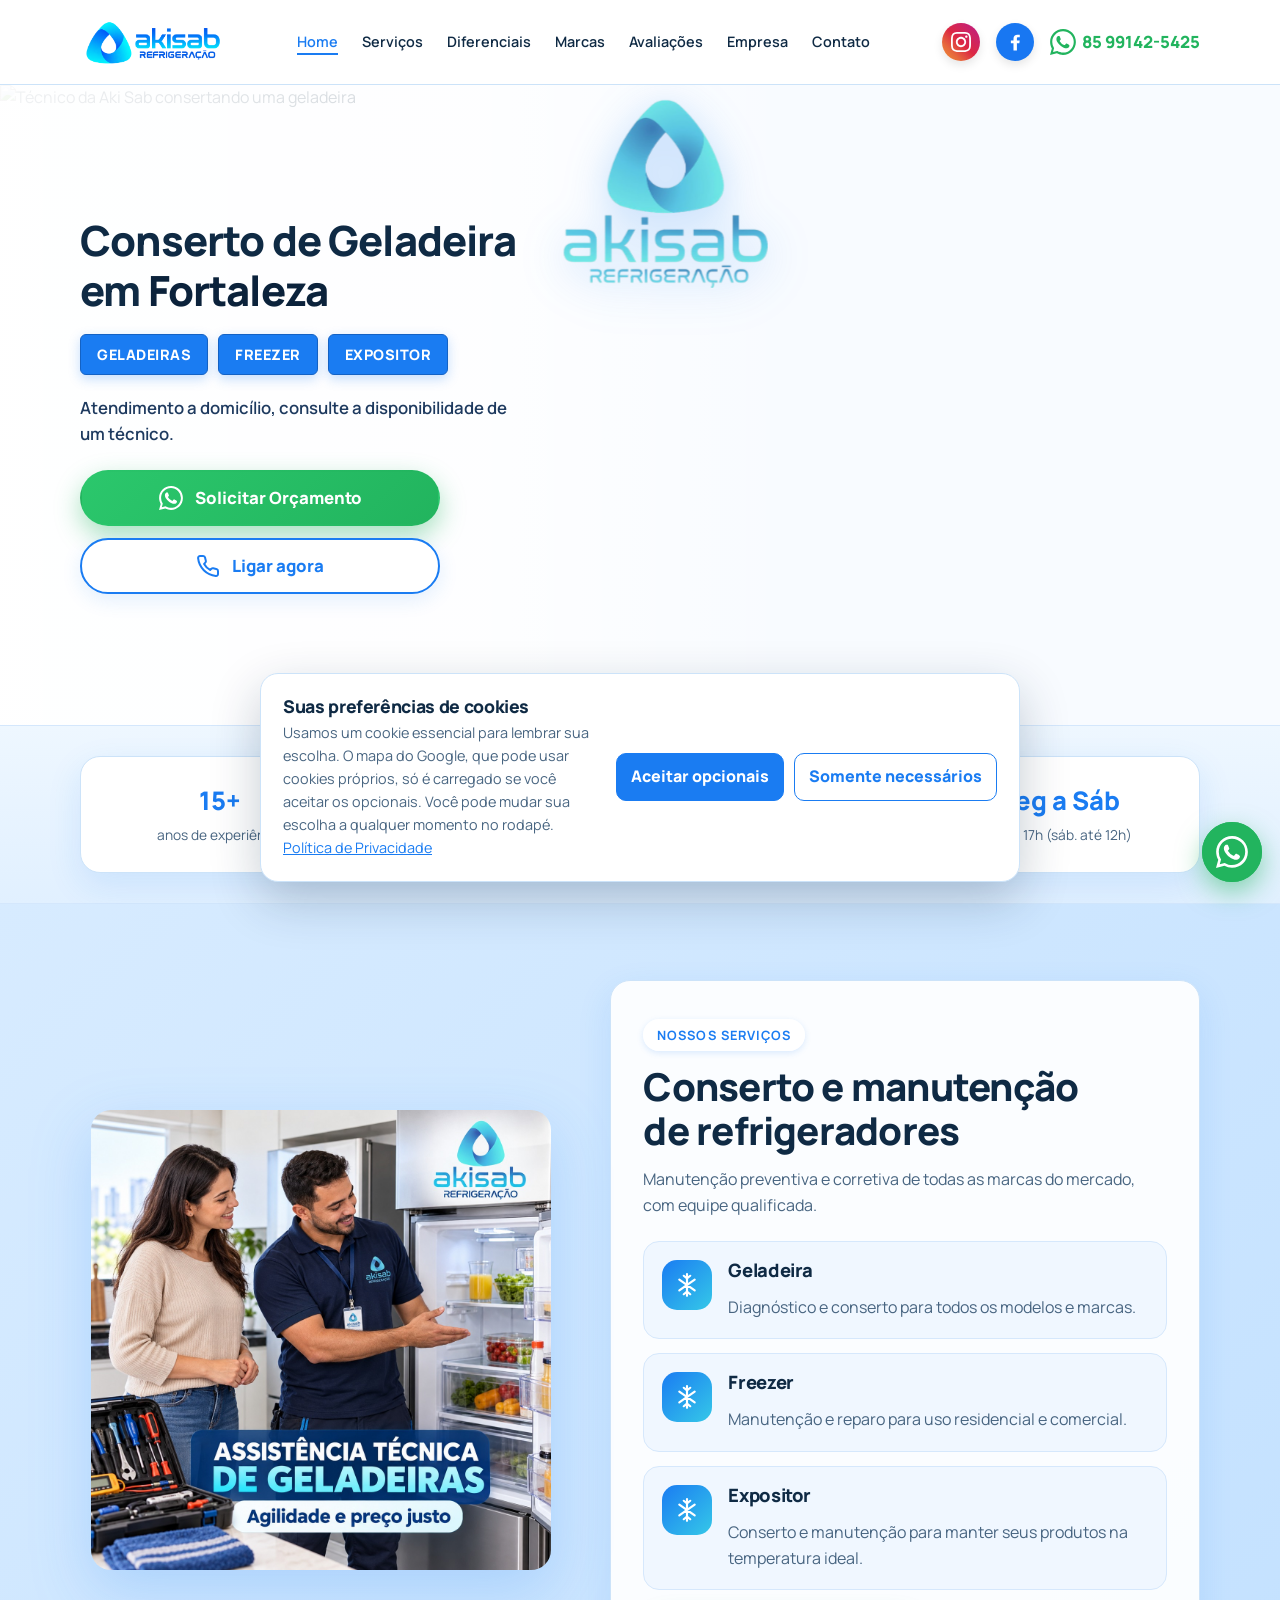
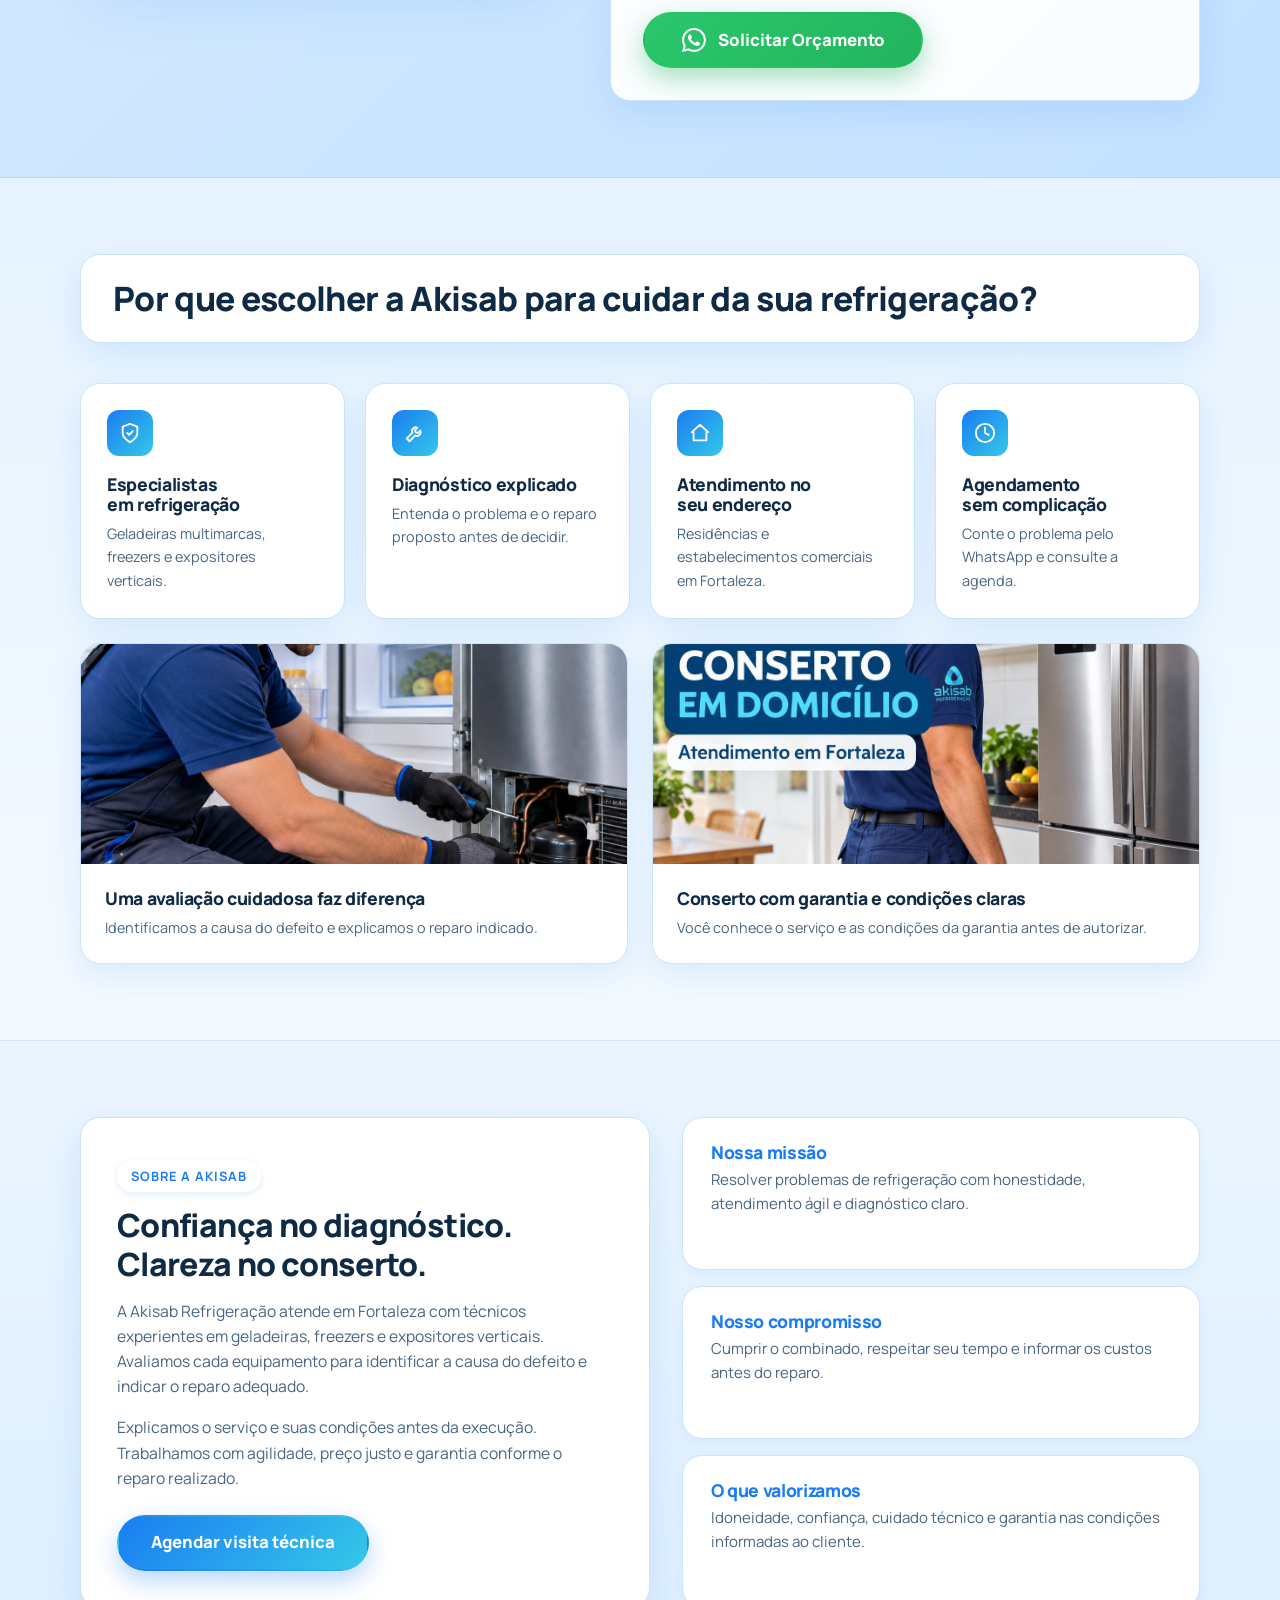
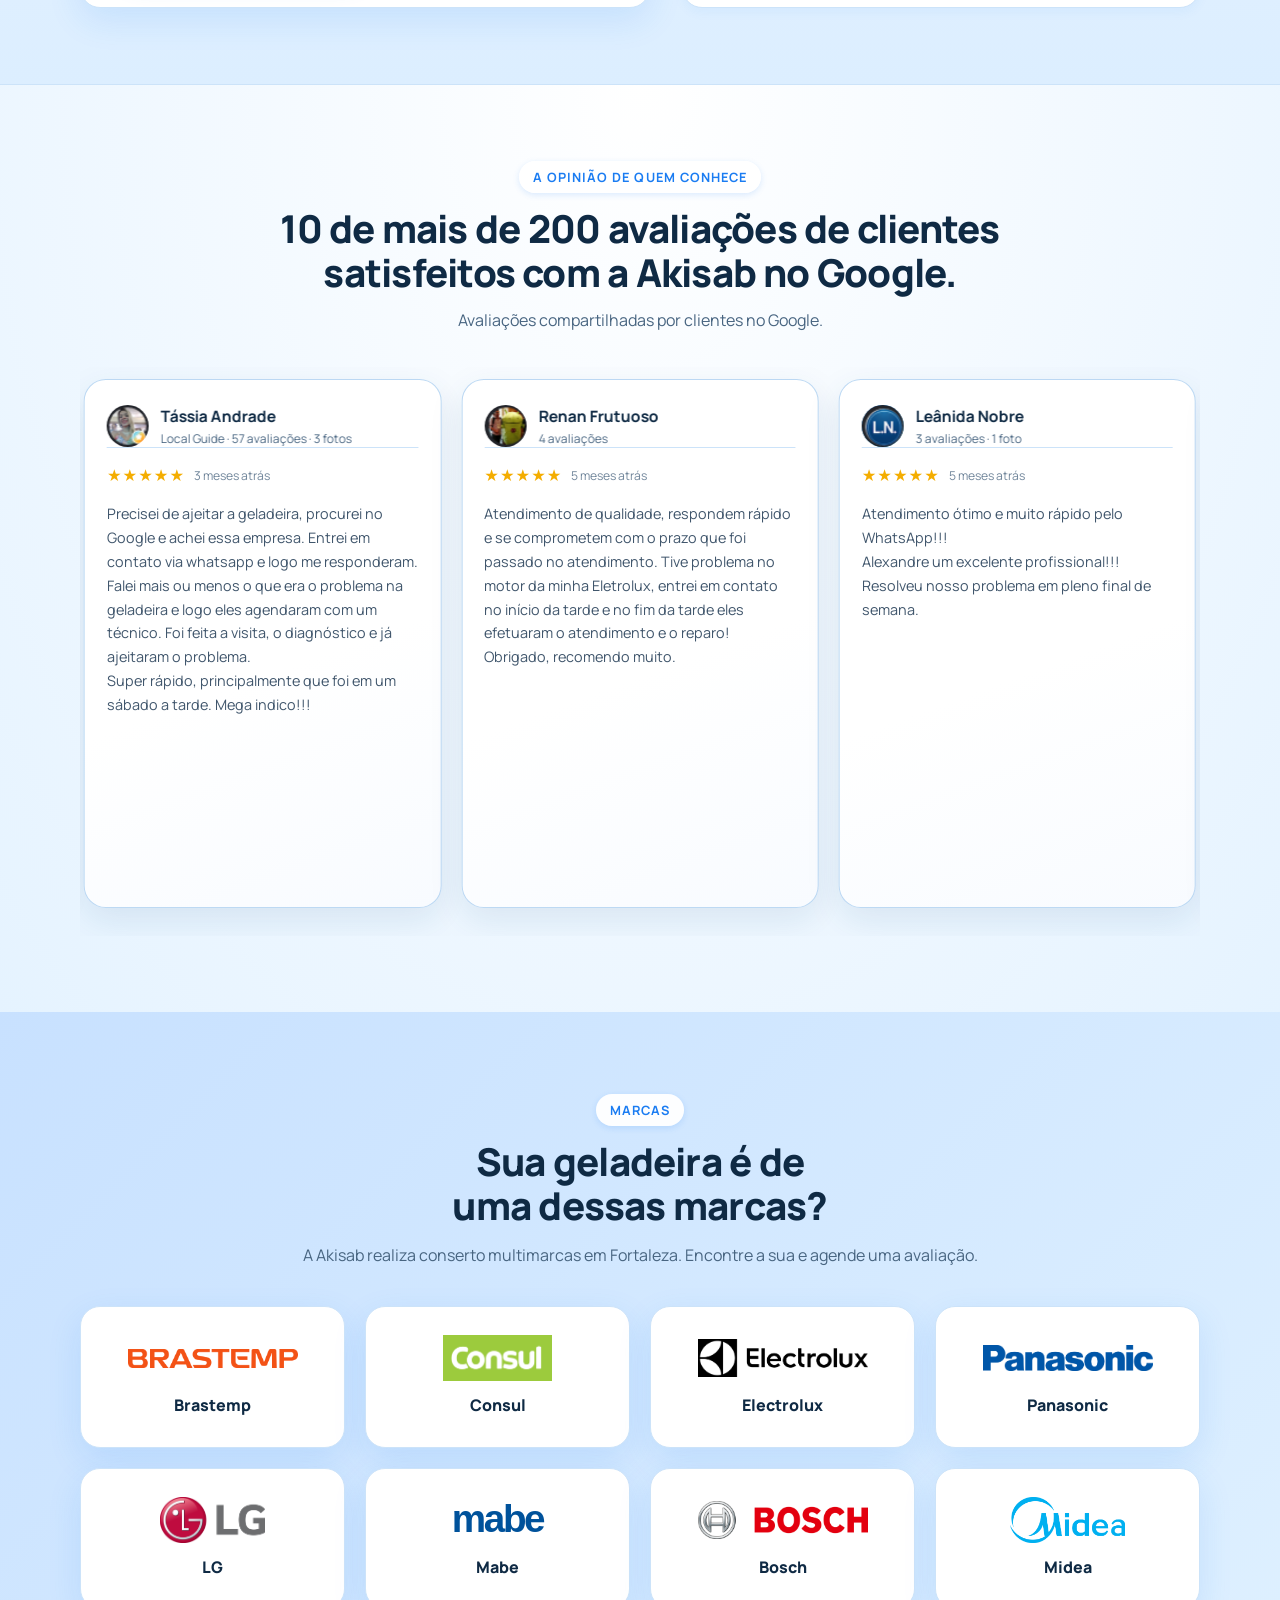
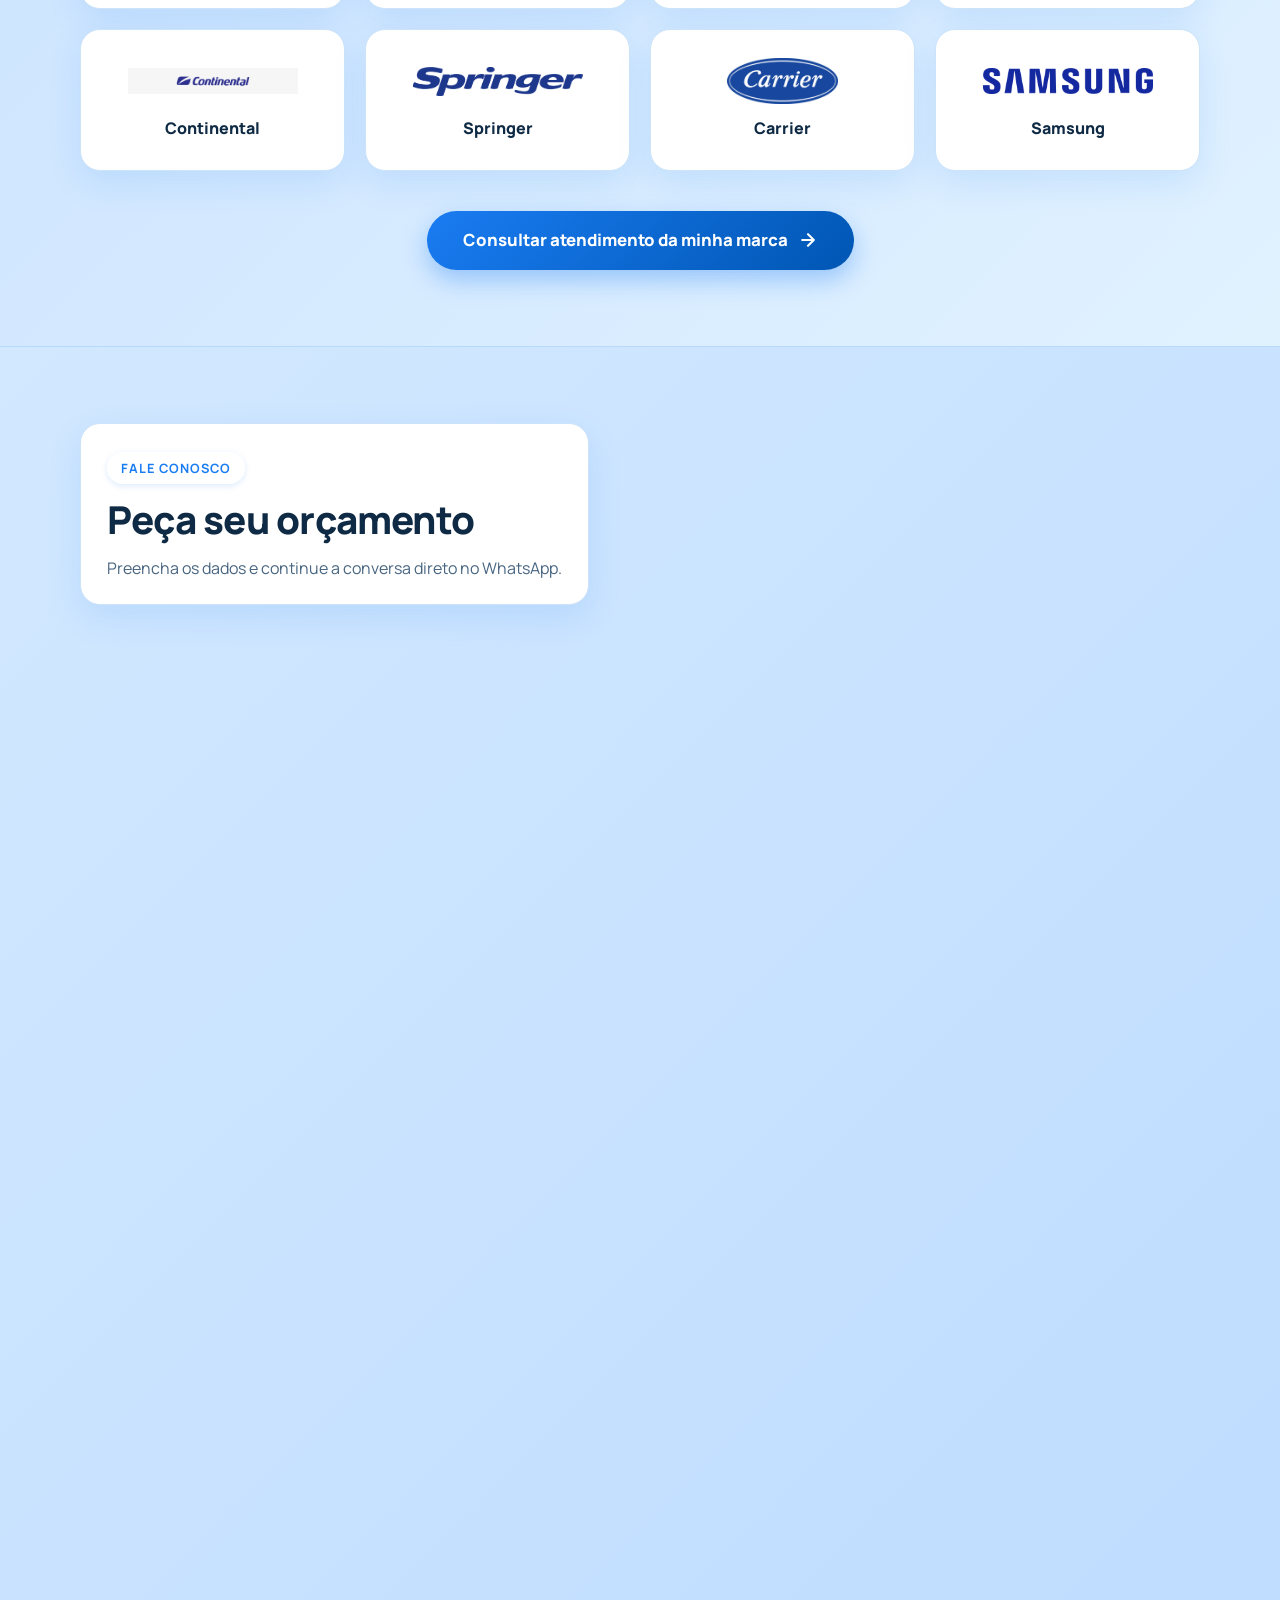
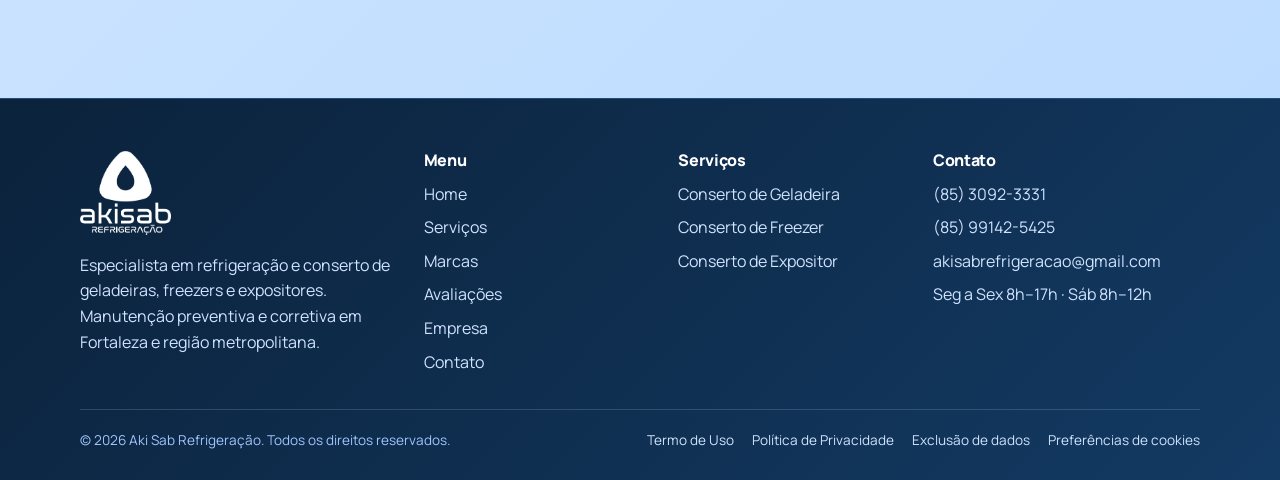
==== index.html @ 3bbdc38d "Atualizar site Akisab e adicionar páginas legais" ====
<!DOCTYPE html>
<html lang="pt-BR">
<head>
  <meta charset="utf-8" />
  <meta name="viewport" content="width=device-width, initial-scale=1, viewport-fit=cover" />
  <meta name="color-scheme" content="light" />

  <title>Aki Sab Refrigeração | Conserto de Geladeira em Fortaleza</title>

  <!-- Marca que o JS está ativo (evita conteúdo invisível se o script falhar) -->
  <script>document.documentElement.classList.add("js");</script>

  <!-- SEO Básico -->
  <meta name="description" content="Assistência técnica de geladeiras, freezers e expositores em Fortaleza e região metropolitana. Manutenção preventiva e corretiva, com mais de 15 anos de experiência. Solicite seu orçamento." />
  <meta name="robots" content="index, follow, max-image-preview:large, max-snippet:-1, max-video-preview:-1" />
  <meta name="author" content="Aki Sab Refrigeração" />
  <meta name="theme-color" content="#1a7cf2" />

  <!-- Open Graph / Facebook -->
  <meta property="og:type" content="website" />
  <meta property="og:locale" content="pt_BR" />
  <meta property="og:site_name" content="Aki Sab Refrigeração" />
  <meta property="og:title" content="Aki Sab Refrigeração | Conserto de Geladeira em Fortaleza" />
  <meta property="og:description" content="Conserto e manutenção de geladeiras, freezers e expositores em Fortaleza e região metropolitana." />
  <meta property="og:url" content="https://akisabrefrigeracao.com.br/" />
  <meta property="og:image" content="https://akisabrefrigeracao.com.br/fundo2.png" />
  <meta property="og:image:alt" content="Técnico da Aki Sab Refrigeração consertando geladeira em Fortaleza" />

  <!-- Twitter -->
  <meta name="twitter:card" content="summary_large_image" />
  <meta name="twitter:title" content="Aki Sab Refrigeração | Conserto de Geladeira em Fortaleza" />
  <meta name="twitter:description" content="Conserto e manutenção de geladeiras, freezers e expositores em Fortaleza e região metropolitana." />
  <meta name="twitter:image" content="https://akisabrefrigeracao.com.br/fundo2.png" />

  <!-- Links e Fontes -->
  <link rel="canonical" href="https://akisabrefrigeracao.com.br/" />
  <link rel="alternate" hreflang="pt-BR" href="https://akisabrefrigeracao.com.br/" />
  <link rel="icon" type="image/png" href="assents/logo-removebg-preview.png" />
  <link rel="preload" as="image" href="fundo2.png" fetchpriority="high" />
  <link rel="preconnect" href="https://fonts.googleapis.com" />
  <link rel="preconnect" href="https://fonts.gstatic.com" crossorigin="" />
  <link rel="stylesheet" href="https://fonts.googleapis.com/css2?family=Manrope:wght@400;600;800&amp;display=swap" />
  <link rel="stylesheet" href="style.css" />

  <!-- Schema.org / JSON-LD (URLs precisam ser absolutas) -->
  <script type="application/ld+json">
  {
    "@context": "https://schema.org",
    "@type": "LocalBusiness",
    "@id": "https://akisabrefrigeracao.com.br/#localbusiness",
    "name": "Aki Sab Refrigeração",
    "url": "https://akisabrefrigeracao.com.br/",
    "logo": "https://akisabrefrigeracao.com.br/assents/logo-removebg-preview.png",
    "image": "https://akisabrefrigeracao.com.br/S1.png",
    "description": "Assistência técnica em refrigeração, com conserto e manutenção preventiva e corretiva de geladeiras, freezers e expositores em Fortaleza e região metropolitana.",
    "telephone": [
      "+55-85-3092-3331",
      "+55-85-99142-5425"
    ],
    "email": "akisabrefrigeracao@gmail.com",
    "address": {
      "@type": "PostalAddress",
      "streetAddress": "Rua Margarida de Queiroz, 1060",
      "addressLocality": "Fortaleza",
      "addressRegion": "CE",
      "postalCode": "60822-530",
      "addressCountry": "BR"
    },
    "openingHoursSpecification": [
      {
        "@type": "OpeningHoursSpecification",
        "dayOfWeek": ["Monday", "Tuesday", "Wednesday", "Thursday", "Friday"],
        "opens": "08:00",
        "closes": "17:00"
      },
      {
        "@type": "OpeningHoursSpecification",
        "dayOfWeek": "Saturday",
        "opens": "08:00",
        "closes": "12:00"
      }
    ],
    "areaServed": [
      {
        "@type": "City",
        "name": "Fortaleza"
      },
      {
        "@type": "AdministrativeArea",
        "name": "Região Metropolitana de Fortaleza"
      }
    ],
    "serviceType": [
      "Conserto de geladeira",
      "Conserto de freezer",
      "Conserto de expositor",
      "Manutenção preventiva de refrigeração",
      "Manutenção corretiva de refrigeração"
    ],
    "priceRange": "$$"
  }
  </script>
</head>
<body>

  <a class="skip" href="#conteudo-principal">Ir para o conteúdo</a>

  <!-- Biblioteca de ícones SVG -->
  <svg aria-hidden="true" height="0" width="0" style="position:absolute">
    <symbol id="wa" viewBox="0 0 24 24">
      <path d="M20.5 3.5A11.8 11.8 0 0 0 12 0C5.4 0 .1 5.3.1 11.9c0 2.1.6 4.2 1.6 6L0 24l6.3-1.6a12 12 0 0 0 5.700 1.500c6.600 0 11.900-5.300 11.900-11.900 0-3.200-1.200-6.200-3.400-8.500zM12 21.800c-1.800 0-3.600-.5-5.100-1.400l-.4-.2-3.700 1 1-3.600-.2-.4a9.900 9.900 0 0 1-1.500-5.300C2.100 6.400 6.500 2 12 2c2.600 0 5.100 1 7 2.900a9.800 9.800 0 0 1 2.900 7c0 5.500-4.400 9.900-9.900 9.900zm5.400-7.400c-.3-.1-1.800-.9-2-1s-.5-.1-.7.100-.8 1-1 1.200-.4.200-.7.100a8.100 8.100 0 0 1-4-3.500c-.3-.5.300-.5.900-1.600.1-.2 0-.4 0-.5l-.9-2.200c-.2-.6-.5-.5-.7-.5h-.6c-.2 0-.5.100-.8.400s-1 1-1 2.500 1.100 2.900 1.200 3.100c.1.200 2.100 3.200 5.100 4.500 1.900.8 2.600.9 3.500.8.600-.1 1.800-.7 2-1.400.3-.7.300-1.300.2-1.400s-.3-.2-.5-.3z" fill="currentColor"></path>
    </symbol>
    <symbol id="ig" viewBox="0 0 24 24">
      <path d="M12 2.163c3.204 0 3.584.012 4.85.07 3.252.148 4.771 1.691 4.919 4.919.058 1.265.069 1.645.069 4.849 0 3.205-.012 3.584-.069 4.849-.149 3.225-1.664 4.771-4.919 4.919-1.266.058-1.644.07-4.85.07-3.204 0-3.584-.012-4.849-.07-3.26-.149-4.771-1.699-4.919-4.92-.058-1.265-.07-1.644-.07-4.849 0-3.204.013-3.583.07-4.849.149-3.227 1.664-4.771 4.919-4.919 1.266-.057 1.645-.069 4.849-.069zm0-2.163c-3.259 0-3.667.014-4.947.072-4.358.2-6.78 2.618-6.98 6.98-.059 1.281-.073 1.689-.073 4.948 0 3.259.014 3.668.072 4.948.2 4.358 2.618 6.78 6.98 6.98 1.281.058 1.689.072 4.948.072 3.259 0 3.668-.014 4.948-.072 4.354-.2 6.782-2.618 6.979-6.98.059-1.28.073-1.689.073-4.948 0-3.259-.014-3.667-.072-4.947-.196-4.354-2.617-6.78-6.979-6.98-1.281-.059-1.69-.073-4.949-.073zm0 5.838c-3.403 0-6.162 2.759-6.162 6.162s2.759 6.163 6.162 6.163 6.162-2.759 6.162-6.163c0-3.403-2.759-6.162-6.162-6.162zm0 10.162c-2.209 0-4-1.79-4-4 0-2.209 1.791-4 4-4s4 1.791 4 4c0 2.21-1.791 4-4 4zm6.406-11.845c-.796 0-1.441.645-1.441 1.44s.645 1.44 1.441 1.44c.795 0 1.439-.645 1.439-1.44s-.644-1.44-1.439-1.44z" fill="currentColor"></path>
    </symbol>
    <symbol id="fb" viewBox="0 0 24 24">
      <path d="M13.6 21v-8.2h2.8l.4-3.2h-3.2V7.5c0-.9.3-1.5 1.6-1.5h1.7V3.2c-.3 0-1.4-.1-2.7-.1-2.7 0-4.5 1.7-4.5 4.6v1.9h-3v3.2h3V21h3.9z" fill="currentColor"></path>
    </symbol>
    <symbol id="ico-snow" viewBox="0 0 24 24">
      <path d="M12 2v20M4.900 7l14.200 10M4.900 17 19.100 7M9 3.500l3 2.500 3-2.500M9 20.500 12 18l3 2.500" fill="none" stroke="currentColor" stroke-linecap="round" stroke-linejoin="round" stroke-width="2"></path>
    </symbol>
    <symbol id="shield" viewBox="0 0 24 24">
      <path d="M12 22s8-4 8-10V5l-8-3-8 3v7c0 6 8 10 8 10zM9 12l2 2 4-4" fill="none" stroke="currentColor" stroke-linecap="round" stroke-linejoin="round" stroke-width="2"></path>
    </symbol>
    <symbol id="clock" viewBox="0 0 24 24">
      <g fill="none" stroke="currentColor" stroke-linecap="round" stroke-linejoin="round" stroke-width="2">
        <circle cx="12" cy="12" r="10"></circle>
        <path d="M12 6v6l4 2"></path>
      </g>
    </symbol>
    <symbol id="home" viewBox="0 0 24 24">
      <path d="M3 11 12 3l9 8M5 10v10h14V10" fill="none" stroke="currentColor" stroke-linecap="round" stroke-linejoin="round" stroke-width="2"></path>
    </symbol>
    <symbol id="tool" viewBox="0 0 24 24">
      <path d="M14.700 6.300a4 4 0 0 0-5.400 5.400L3 18l3 3 6.300-6.300a4 4 0 0 0 5.400-5.400l-2.700 2.700-2.300-.7-.7-2.300z" fill="none" stroke="currentColor" stroke-linecap="round" stroke-linejoin="round" stroke-width="2"></path>
    </symbol>
    <symbol id="phone" viewBox="0 0 24 24">
      <path d="M22 16.900v3a2 2 0 0 1-2.200 2A19.800 19.800 0 0 1 2.100 4.200 2 2 0 0 1 4.100 2h3a2 2 0 0 1 2 1.700c.1 1 .4 1.900.7 2.800a2 2 0 0 1-.5 2.100L8.100 9.900a16 16 0 0 0 6 6l1.300-1.200a2 2 0 0 1 2.100-.4c.9.300 1.800.6 2.800.7a2 2 0 0 1 1.700 2z" fill="none" stroke="currentColor" stroke-linecap="round" stroke-linejoin="round" stroke-width="2"></path>
    </symbol>
    <symbol id="pin" viewBox="0 0 24 24">
      <g fill="none" stroke="currentColor" stroke-linecap="round" stroke-linejoin="round" stroke-width="2">
        <path d="M20 10c0 6-8 12-8 12S4 16 4 10a8 8 0 0 1 16 0z"></path>
        <circle cx="12" cy="10" r="3"></circle>
      </g>
    </symbol>
    <symbol id="mail" viewBox="0 0 24 24">
      <g fill="none" stroke="currentColor" stroke-linecap="round" stroke-linejoin="round" stroke-width="2">
        <rect height="16" rx="2" width="20" x="2" y="4"></rect>
        <path d="m22 7-10 6L2 7"></path>
      </g>
    </symbol>
    <symbol id="arrow" viewBox="0 0 24 24">
      <path d="M5 12h14m-7-7 7 7-7 7" fill="none" stroke="currentColor" stroke-linecap="round" stroke-linejoin="round" stroke-width="2.5"></path>
    </symbol>
  </svg>

  <!-- Header -->
  <header id="hd">
    <div class="wrap nav">
      <div class="header-left">
        <a aria-label="Aki Sab Refrigeração - início" class="logo" href="#inicio">
          <img alt="Aki Sab Refrigeração" decoding="async" fetchpriority="high" height="477" src="assents/logo-topo.png" width="520" />
        </a>
      </div>

      <div class="header-center">
        <nav aria-label="Principal" id="menu">
          <ul>
            <li><a href="#inicio">Home</a></li>
            <li><a href="#servicos">Serviços</a></li>
            <li><a href="#diferenciais">Diferenciais</a></li>
            <li><a href="#marcas">Marcas</a></li>
            <li><a href="#avaliacoes">Avaliações</a></li>
            <li><a href="#empresa">Empresa</a></li>
            <li><a href="#contato">Contato</a></li>
          </ul>
        </nav>
      </div>

      <div class="header-right">
        <a aria-label="Instagram da Aki Sab" class="insta-icon" href="https://www.instagram.com/aki_sab/" rel="noopener" target="_blank">
          <svg><use href="#ig"></use></svg>
        </a>
        <a aria-label="Facebook da Aki Sab" class="facebook-icon" href="https://www.facebook.com/profile.php?id=61569989415300" rel="noopener" target="_blank">
          <svg><use href="#fb"></use></svg>
        </a>

        <a aria-label="Falar no WhatsApp" class="wa-header-btn" href="https://api.whatsapp.com/send?phone=5585991425425&amp;text=Ol%C3%A1!" rel="noopener" target="_blank">
          <svg><use href="#wa"></use></svg>
          <span>85 99142-5425</span>
        </a>

        <button aria-controls="menu" aria-expanded="false" aria-label="Abrir menu" class="burger" id="burger" type="button">
          <svg fill="none" stroke="currentColor" stroke-linecap="round" stroke-width="2.2" viewBox="0 0 24 24">
            <path d="M4 7h16M4 12h16M4 17h16"></path>
          </svg>
        </button>
      </div>
    </div>
  </header>

  <!-- Conteúdo Principal -->
  <main id="conteudo-principal">

    <!-- HERO: a logo fica ancorada na imagem (sempre no mesmo ponto, em qualquer tela) -->
    <section aria-labelledby="titulo-principal" class="hero" id="inicio">
      <div class="hero-stage">

        <div class="hero-media">
          <img alt="Técnico da Aki Sab consertando uma geladeira" class="hero-bg" decoding="async" fetchpriority="high" height="800" src="fundo2.png" width="1600" />
          <div class="hero-logo">
            <img alt="Logo Aki Sab Refrigeração" decoding="async" height="477" src="assents/logo-removebg-preview.png" width="520" />
          </div>
        </div>

        <div class="hero-content">
          <div class="wrap">
            <div class="hero-copy">
              <h1 id="titulo-principal">
                Conserto de Geladeira em <span class="hl-dark">Fortaleza</span>
              </h1>

              <div class="hero-tags">
                <span class="tag-rect">Geladeiras</span>
                <span class="tag-rect">Freezer</span>
                <span class="tag-rect">Expositor</span>
              </div>

              <p>Atendimento a domicílio, consulte a disponibilidade de um técnico.</p>

              <div class="cta">
                <a class="btn btn-wa" href="https://api.whatsapp.com/send?phone=5585991425425&amp;text=Ol%C3%A1%20gostaria%20de%20um%20or%C3%A7amento!" rel="noopener" target="_blank">
                  <svg><use href="#wa"></use></svg>Solicitar Orçamento
                </a>
                <a class="btn btn-line" href="tel:+558530923331">
                  <svg><use href="#phone"></use></svg>Ligar agora
                </a>
              </div>
            </div>
          </div>
        </div>

      </div>
    </section>

    <!-- Stats Section -->
    <section aria-label="Números da empresa" class="stats">
      <div class="wrap">
        <div class="grid rv">
          <div class="stat">
            <b data-count="15" data-suf="+">15+</b>
            <span>anos de experiência</span>
          </div>
          <div class="stat">
            <b data-count="12" data-suf="+">12+</b>
            <span>marcas atendidas</span>
          </div>
          <div class="stat">
            <b>Casa e empresa</b>
            <span>atendimento completo</span>
          </div>
          <div class="stat">
            <b>Seg a Sáb</b>
            <span>8h às 17h (sáb. até 12h)</span>
          </div>
        </div>
      </div>
    </section>

    <!-- Serviços Section -->
    <section aria-labelledby="titulo-servicos" class="panel" id="servicos">
      <div class="wrap split">
        <div class="rv">
          <img alt="Técnico da Aki Sab atendendo uma cliente ao lado da geladeira" class="float" decoding="async" height="500" loading="lazy" src="S1.png" width="500" />
        </div>
        <div class="service-card rv">
          <span class="eyebrow">Nossos serviços</span>
          <h2 id="titulo-servicos">Conserto e manutenção de refrigeradores</h2>
          <p>Manutenção preventiva e corretiva de todas as marcas do mercado, com equipe qualificada.</p>
          <div class="items">
            <div class="item">
              <div class="ico"><svg><use href="#ico-snow"></use></svg></div>
              <div>
                <h3>Geladeira</h3>
                <p>Diagnóstico e conserto para todos os modelos e marcas.</p>
              </div>
            </div>
            <div class="item">
              <div class="ico"><svg><use href="#ico-snow"></use></svg></div>
              <div>
                <h3>Freezer</h3>
                <p>Manutenção e reparo para uso residencial e comercial.</p>
              </div>
            </div>
            <div class="item">
              <div class="ico"><svg><use href="#ico-snow"></use></svg></div>
              <div>
                <h3>Expositor</h3>
                <p>Conserto e manutenção para manter seus produtos na temperatura ideal.</p>
              </div>
            </div>
          </div>
          <a class="btn btn-wa btn-sm" href="https://api.whatsapp.com/send?phone=5585991425425&amp;text=Ol%C3%A1%2C%20preciso%20consertar%20meu%20refrigerador." rel="noopener" target="_blank">
            <svg><use href="#wa"></use></svg>Solicitar Orçamento
          </a>
        </div>
      </div>
    </section>

    <!-- Diferenciais -->
    <section aria-labelledby="titulo-diferenciais" id="diferenciais">
      <div class="wrap">
        <div class="head-diff rv">
          <h2 id="titulo-diferenciais">Por que escolher a Akisab para cuidar da sua refrigeração?</h2>
        </div>

        <div class="diff-grid-4 rv">
          <div class="diff-card">
            <div>
              <div class="diff-ico"><svg><use href="#shield"></use></svg></div>
              <h3>Especialistas em refrigeração</h3>
              <p>Geladeiras multimarcas, freezers e expositores verticais.</p>
            </div>
          </div>
          <div class="diff-card">
            <div>
              <div class="diff-ico"><svg><use href="#tool"></use></svg></div>
              <h3>Diagnóstico explicado</h3>
              <p>Entenda o problema e o reparo proposto antes de decidir.</p>
            </div>
          </div>
          <div class="diff-card">
            <div>
              <div class="diff-ico"><svg><use href="#home"></use></svg></div>
              <h3>Atendimento no seu endereço</h3>
              <p>Residências e estabelecimentos comerciais em Fortaleza.</p>
            </div>
          </div>
          <div class="diff-card">
            <div>
              <div class="diff-ico"><svg><use href="#clock"></use></svg></div>
              <h3>Agendamento sem complicação</h3>
              <p>Conte o problema pelo WhatsApp e consulte a agenda.</p>
            </div>
          </div>
        </div>

        <div class="diff-grid-2 rv">
          <div class="diff-card diff-card-img">
            <img alt="Técnico realizando manutenção" decoding="async" loading="lazy" src="S2.png" />
            <div class="diff-body">
              <h3>Uma avaliação cuidadosa faz diferença</h3>
              <p>Identificamos a causa do defeito e explicamos o reparo indicado.</p>
            </div>
          </div>
          <div class="diff-card diff-card-img">
            <img alt="Conserto em domicílio" decoding="async" loading="lazy" src="S3.png" />
            <div class="diff-body">
              <h3>Conserto com garantia e condições claras</h3>
              <p>Você conhece o serviço e as condições da garantia antes de autorizar.</p>
            </div>
          </div>
        </div>
      </div>
    </section>

    <!-- Empresa -->
    <section aria-labelledby="titulo-empresa" id="empresa">
      <div class="wrap about-grid">
        <div class="about-main-box rv">
          <div>
            <span class="eyebrow">Sobre a Akisab</span>
            <h2 id="titulo-empresa">Confiança no diagnóstico.<br />Clareza no conserto.</h2>
            <p>A Akisab Refrigeração atende em Fortaleza com técnicos experientes em geladeiras, freezers e expositores verticais. Avaliamos cada equipamento para identificar a causa do defeito e indicar o reparo adequado.</p>
            <p>Explicamos o serviço e suas condições antes da execução. Trabalhamos com agilidade, preço justo e garantia conforme o reparo realizado.</p>
          </div>
          <a class="btn btn-blue" href="https://api.whatsapp.com/send?phone=5585991425425&amp;text=Ol%C3%A1%2C%20gostaria%20de%20agendar%20uma%20visita%20t%C3%A9cnica." rel="noopener" target="_blank">Agendar visita técnica</a>
        </div>
        <div class="about-sub-boxes rv">
          <div class="about-sub-card">
            <h3>Nossa missão</h3>
            <p>Resolver problemas de refrigeração com honestidade, atendimento ágil e diagnóstico claro.</p>
          </div>
          <div class="about-sub-card">
            <h3>Nosso compromisso</h3>
            <p>Cumprir o combinado, respeitar seu tempo e informar os custos antes do reparo.</p>
          </div>
          <div class="about-sub-card">
            <h3>O que valorizamos</h3>
            <p>Idoneidade, confiança, cuidado técnico e garantia nas condições informadas ao cliente.</p>
          </div>
        </div>
      </div>
    </section>

    <section class="reviews" id="avaliacoes" aria-labelledby="reviews-title">
      <div class="wrap">
        <div class="reviews-header">
          <span class="eyebrow">A opinião de quem conhece</span>
          <h2 id="reviews-title">10 de mais de 200 avaliações de clientes satisfeitos com a Akisab no Google.</h2>
          <p>Avaliações compartilhadas por clientes no Google.</p>
        </div>
        <div class="reviews-viewport" data-reviews-carousel aria-label="Avaliações de clientes no Google">
          <div class="reviews-track" data-reviews-track>
            <article class="review-card"><header class="review-author"><img class="review-avatar" src="assents/reviews/tamires-sousa.png" alt="Foto do perfil de Tamires Sousa" loading="lazy" /><span><strong>Tamires Sousa</strong><small>Local Guide · 9 avaliações · 1 foto</small></span></header><div class="review-rating" aria-label="5 de 5 estrelas">★★★★★ <time>3 semanas atrás</time></div><p><b>Ótimo preço</b><br>Técnico Alexandre muito gentil e profissional excelente. Melhor atendimento. Veio fazer o orçamento e logo em seguida veio fazer o serviço. Muito educado, ágil e honesto. Obrigada a empresa e ao Técnico Alexandre.</p></article>
            <article class="review-card"><header class="review-author"><img class="review-avatar" src="assents/reviews/tassia-andrade.png" alt="Foto do perfil de Tássia Andrade" loading="lazy" /><span><strong>Tássia Andrade</strong><small>Local Guide · 57 avaliações · 3 fotos</small></span></header><div class="review-rating" aria-label="5 de 5 estrelas">★★★★★ <time>3 meses atrás</time></div><p>Precisei de ajeitar a geladeira, procurei no Google e achei essa empresa. Entrei em contato via whatsapp e logo me responderam. Falei mais ou menos o que era o problema na geladeira e logo eles agendaram com um técnico. Foi feita a visita, o diagnóstico e já ajeitaram o problema.<br>Super rápido, principalmente que foi em um sábado a tarde. Mega indico!!!</p></article>
            <article class="review-card"><header class="review-author"><img class="review-avatar" src="assents/reviews/renan-frutuoso.png" alt="Foto do perfil de Renan Frutuoso" loading="lazy" /><span><strong>Renan Frutuoso</strong><small>4 avaliações</small></span></header><div class="review-rating" aria-label="5 de 5 estrelas">★★★★★ <time>5 meses atrás</time></div><p>Atendimento de qualidade, respondem rápido e se comprometem com o prazo que foi passado no atendimento. Tive problema no motor da minha Eletrolux, entrei em contato no início da tarde e no fim da tarde eles efetuaram o atendimento e o reparo! Obrigado, recomendo muito.</p></article>
            <article class="review-card"><header class="review-author"><img class="review-avatar" src="assents/reviews/leanida-nobre.png" alt="Ícone do perfil de Leânida Nobre" loading="lazy" /><span><strong>Leânida Nobre</strong><small>3 avaliações · 1 foto</small></span></header><div class="review-rating" aria-label="5 de 5 estrelas">★★★★★ <time>5 meses atrás</time></div><p>Atendimento ótimo e muito rápido pelo WhatsApp!!!<br>Alexandre um excelente profissional!!!<br>Resolveu nosso problema em pleno final de semana.</p></article>
            <article class="review-card"><header class="review-author"><img class="review-avatar" src="assents/reviews/marcondes-leite.png" alt="Foto do perfil de Marcondes Leite" loading="lazy" /><span><strong>Marcondes Leite</strong><small>Local Guide · 12 avaliações · 2 fotos</small></span></header><div class="review-rating" aria-label="5 de 5 estrelas">★★★★★ <time>um ano atrás</time></div><p>Empresa honesta com ótimo atendimento.<br>O sr Alexandre enviou dois técnicos que fizeram um trabalho rápido e me socorreram em plena véspera de feriadão.<br>Minha geladeira ficou nova e o preço do serviço justo e com garantia.<br>Eu havia passado por uma experiência anteriormente terrível com um técnico desonesto (caríssimo) e que quase danificou de vez minha geladeira e depois sumiu.<br><br>Graças a Deus encontrei essa empresa e deixaram tudo funcionando e me deram todo o suporte. super indico a todos.</p></article>
            <article class="review-card"><header class="review-author"><img class="review-avatar" src="assents/reviews/cintia-costa.png" alt="Foto do perfil de Cintia Costa" loading="lazy" /><span><strong>Cintia Costa</strong><small>16 avaliações</small></span></header><div class="review-rating" aria-label="5 de 5 estrelas">★★★★★ <time>4 meses atrás</time></div><p>Atendimento super rápido e profissional! O serviço foi muito bem executado pelo técnico.</p></article>
            <article class="review-card"><header class="review-author"><img class="review-avatar" src="assents/reviews/plinio-lima.png" alt="Foto do perfil de Plinio Lima" loading="lazy" /><span><strong>plinio lima</strong><small>11 avaliações · 1 foto</small></span></header><div class="review-rating" aria-label="5 de 5 estrelas">★★★★★ <time>8 meses atrás</time></div><p>Gostaria de parabenizar o técnico Alexandre pelo excelente trabalho realizado em minha geladeira. Um profissional extremamente preciso, educado e pontual, que executa o serviço com muita competência e atenção aos detalhes.<br>Além da qualidade técnica, destaco algo cada vez mais raro de se encontrar: honestidade e humildade. Alexandre demonstrou total transparência, respeito e compromisso, transmitindo confiança do início ao fim do atendimento.<br>Profissionais assim fazem toda a diferença e merecem reconhecimento.<br>Parabéns pelo ótimo trabalho e que o próximo ano seja repleto de sucesso. Feliz Ano Novo!</p></article>
            <article class="review-card"><header class="review-author"><img class="review-avatar" src="assents/reviews/rogerio-mendes.png" alt="Foto do perfil de Rogério Mendes" loading="lazy" /><span><strong>Rogério Mendes</strong><small>12 avaliações</small></span></header><div class="review-rating" aria-label="5 de 5 estrelas">★★★★★ <time>4 meses atrás</time></div><p>Atendimento impecável.<br>Fizeram a visita e trocaram o meu compressor na hora.<br>Recomendo.</p></article>
            <article class="review-card"><header class="review-author"><img class="review-avatar" src="assents/reviews/sulamita-lino.png" alt="Foto do perfil de Sulamita Lino" loading="lazy" /><span><strong>Sulamita Lino</strong><small>2 avaliações · 1 foto</small></span></header><div class="review-rating" aria-label="5 de 5 estrelas">★★★★★ <time>11 meses atrás</time></div><p>Ficar sem geladeira no fim de semana = igual a desespero. Mas consegui resolver tudo com o Aki Sab (atendimento e técnico Alexandre, nota 10!). O atendimento foi rápido, recebi o nome do técnico antes da visita e mensagens para avisar que ele estava a caminho do endereço (o que ajuda muito!). O trabalho do técnico foi ótimo, nota 10 mesmo!! Ele explicou tudo o que ia fazer para prestar o serviço, qual era o problema e como solucionaria. Valeu demais!! E recebi a nota de serviço direitinho, e com garantia de 6 meses da peça substituída (no meu caso foi o motor da geladeira).</p></article>
            <article class="review-card"><header class="review-author"><img class="review-avatar" src="assents/reviews/liana-silveira-costa.png" alt="Foto do perfil de Liana Silveira Costa" loading="lazy" /><span><strong>Liana Silveira Costa</strong><small>1 avaliação · 1 foto</small></span></header><div class="review-rating" aria-label="5 de 5 estrelas">★★★★★ <time>um ano atrás</time></div><p>Alexandre é um EXCELENTE PROFISSIONAL, HONESTO SINCERO. Vai consertando e explicando a gente. Pontual, nós recomendamos a empresa e seus serviços COM CERTEZA.</p></article>
          </div>
        </div>
      </div>
    </section>
    <!-- Marcas -->
    <section aria-labelledby="titulo-marcas" class="panel" id="marcas">
      <div class="wrap">
        <div class="marcas-header rv">
          <span class="eyebrow">Marcas</span>
          <h2 id="titulo-marcas">Sua geladeira é de uma dessas marcas?</h2>
          <p>A Akisab realiza conserto multimarcas em Fortaleza. Encontre a sua e agende uma avaliação.</p>
        </div>

        <div class="marcas-grid rv">
          <a class="marca-card" href="https://api.whatsapp.com/send?phone=5585991425425&amp;text=O%20meu%20produto%20%C3%A9%3A%20Brastemp" target="_blank" rel="noopener"><img class="marca-logo" src="assents/marcas/brastemp.png" alt="Logo da Brastemp" loading="lazy"><span class="marca-nome">Brastemp</span></a>
          <a class="marca-card" href="https://api.whatsapp.com/send?phone=5585991425425&amp;text=O%20meu%20produto%20%C3%A9%3A%20Consul" target="_blank" rel="noopener"><img class="marca-logo" src="assents/marcas/consul.png" alt="Logo da Consul" loading="lazy"><span class="marca-nome">Consul</span></a>
          <a class="marca-card" href="https://api.whatsapp.com/send?phone=5585991425425&amp;text=O%20meu%20produto%20%C3%A9%3A%20Electrolux" target="_blank" rel="noopener"><img class="marca-logo" src="assents/marcas/electrolux.png" alt="Logo da Electrolux" loading="lazy"><span class="marca-nome">Electrolux</span></a>
          <a class="marca-card" href="https://api.whatsapp.com/send?phone=5585991425425&amp;text=O%20meu%20produto%20%C3%A9%3A%20Panasonic" target="_blank" rel="noopener"><img class="marca-logo" src="assents/marcas/panasonic.png" alt="Logo da Panasonic" loading="lazy"><span class="marca-nome">Panasonic</span></a>
          <a class="marca-card" href="https://api.whatsapp.com/send?phone=5585991425425&amp;text=O%20meu%20produto%20%C3%A9%3A%20LG" target="_blank" rel="noopener"><img class="marca-logo" src="assents/marcas/lg.png" alt="Logo da LG" loading="lazy"><span class="marca-nome">LG</span></a>
          <a class="marca-card" href="https://api.whatsapp.com/send?phone=5585991425425&amp;text=O%20meu%20produto%20%C3%A9%3A%20Mabe" target="_blank" rel="noopener"><img class="marca-logo" src="assents/marcas/mabe.svg" alt="Logo da Mabe" loading="lazy"><span class="marca-nome">Mabe</span></a>
          <a class="marca-card" href="https://api.whatsapp.com/send?phone=5585991425425&amp;text=O%20meu%20produto%20%C3%A9%3A%20Bosch" target="_blank" rel="noopener"><img class="marca-logo" src="assents/marcas/bosch.png" alt="Logo da Bosch" loading="lazy"><span class="marca-nome">Bosch</span></a>
          <a class="marca-card" href="https://api.whatsapp.com/send?phone=5585991425425&amp;text=O%20meu%20produto%20%C3%A9%3A%20Midea" target="_blank" rel="noopener"><img class="marca-logo" src="assents/marcas/midea.png" alt="Logo da Midea" loading="lazy"><span class="marca-nome">Midea</span></a>
          <a class="marca-card" href="https://api.whatsapp.com/send?phone=5585991425425&amp;text=O%20meu%20produto%20%C3%A9%3A%20Continental" target="_blank" rel="noopener"><img class="marca-logo" src="assents/marcas/continental.png" alt="Logo da Continental" loading="lazy"><span class="marca-nome">Continental</span></a>
          <a class="marca-card" href="https://api.whatsapp.com/send?phone=5585991425425&amp;text=O%20meu%20produto%20%C3%A9%3A%20Springer" target="_blank" rel="noopener"><img class="marca-logo" src="assents/marcas/springer.png" alt="Logo da Springer" loading="lazy"><span class="marca-nome">Springer</span></a>
          <a class="marca-card" href="https://api.whatsapp.com/send?phone=5585991425425&amp;text=O%20meu%20produto%20%C3%A9%3A%20Carrier" target="_blank" rel="noopener"><img class="marca-logo" src="assents/marcas/carrier.png" alt="Logo da Carrier" loading="lazy"><span class="marca-nome">Carrier</span></a>
          <a class="marca-card" href="https://api.whatsapp.com/send?phone=5585991425425&amp;text=O%20meu%20produto%20%C3%A9%3A%20Samsung" target="_blank" rel="noopener"><img class="marca-logo" src="assents/marcas/samsung.png" alt="Logo da Samsung" loading="lazy"><span class="marca-nome">Samsung</span></a>
        </div>

        <div class="marcas-cta-container rv">
          <a class="btn-marcas-action" href="https://api.whatsapp.com/send?phone=5585991425425&amp;text=Ol%C3%A1%2C%20gostaria%20de%20consultar%20o%20atendimento%20da%20minha%20marca!" rel="noopener" target="_blank">
            <span>Consultar atendimento da minha marca</span>
            <svg><use href="#arrow"></use></svg>
          </a>
        </div>
      </div>
    </section>

    <!-- Contato -->
    <section aria-labelledby="titulo-contato" class="panel" id="contato">
      <div class="wrap">
        <div class="head rv">
          <span class="eyebrow">Fale conosco</span>
          <h2 id="titulo-contato">Peça seu orçamento</h2>
          <p>Preencha os dados e continue a conversa direto no WhatsApp.</p>
        </div>
        <div class="contact rv">
          <form id="form" novalidate="">
            <label for="f-nome">Nome
              <input autocomplete="name" id="f-nome" name="nome" placeholder="Seu nome" required="" />
            </label>
            <label for="f-tel">Telefone / WhatsApp
              <input autocomplete="tel" id="f-tel" inputmode="tel" name="tel" placeholder="(85) 9 0000-0000" required="" type="tel" />
            </label>
            <label for="f-msg">Mensagem
              <textarea id="f-msg" name="msg" placeholder="Qual aparelho (geladeira, freezer ou expositor) e qual o problema?" required=""></textarea>
            </label>
            <p aria-live="polite" class="form-msg" id="form-msg" role="alert"></p>
            <button class="btn btn-wa btn-full" type="submit">
              <svg><use href="#wa"></use></svg>Enviar pelo WhatsApp
            </button>
          </form>
          <div class="info">
            <div class="row">
              <svg><use href="#phone"></use></svg>
              <div>
                <b>Telefones</b>
                <a href="tel:+558530923331">(85) 3092-3331</a> · <a href="tel:+5585991425425">(85) 99142-5425</a>
              </div>
            </div>
            <div class="row">
              <svg><use href="#mail"></use></svg>
              <div>
                <b>E-mail</b>
                <a href="mailto:akisabrefrigeracao@gmail.com">akisabrefrigeracao@gmail.com</a>
              </div>
            </div>
            <div class="row">
              <svg><use href="#clock"></use></svg>
              <div>
                <b>Horários</b>Seg a Sex: 08h às 17h<br />Sábado: 08h às 12h<br />Domingo: fechado
              </div>
            </div>
            <div class="row">
              <svg><use href="#pin"></use></svg>
              <div>
                <b>Endereço</b>Rua Margarida de Queiroz, 1060<br />Cidade dos Funcionários, Fortaleza/CE<br />CEP 60.822-530
              </div>
            </div>
          </div>
        </div>
        <div class="map rv" id="localizacao">
          <div class="map-cookie-placeholder" data-map-placeholder><strong>Visualizar mapa do Google</strong><p>O mapa só será carregado se você aceitar os cookies opcionais.</p><button class="btn btn-blue" data-consent-load-map type="button">Aceitar cookies opcionais e carregar o mapa</button></div><iframe allowfullscreen="" height="450" loading="lazy" referrerpolicy="no-referrer-when-downgrade" data-cookie-map="https://www.google.com/maps/embed?pb=!1m18!1m12!1m3!1d3981.085869921016!2d-38.49798306110483!3d-3.791476577307219!2m3!1f0!2f0!3f0!3m2!1i1024!2i768!4f13.1!3m3!1m2!1s0x7c74f6fb457b3b7%3A0xed4e624c3c552610!2sRua%20Margarida%20Queiroz%2C%201060%20-%20Cidade%20dos%20Funcion%C3%A1rios%2C%20Fortaleza%20-%20CE%2C%2060822-530!5e0!3m2!1spt-BR!2sbr!4v1790637991739!5m2!1spt-BR!2sbr" style="border:0;" title="Mapa da Aki Sab Refrigeração" width="600" hidden></iframe>
          <a class="btn btn-blue open" href="https://www.google.com/maps/search/?api=1&amp;query=Rua+Margarida+de+Queiroz+1060+Fortaleza+CE" rel="noopener" target="_blank">Abrir no Google Maps</a>
        </div>
      </div>
    </section>


  </main>

  <!-- Footer -->
  <footer>
    <div class="wrap">
      <div class="fgrid">
        <div>
          <img alt="Aki Sab Refrigeração" decoding="async" height="477" loading="lazy" src="assents/logo-removebg-preview.png" width="520" />
          <p>Especialista em refrigeração e conserto de geladeiras, freezers e expositores. Manutenção preventiva e corretiva em Fortaleza e região metropolitana.</p>
        </div>
        <div>
          <h3 class="ftitle">Menu</h3>
          <ul>
            <li><a href="#inicio">Home</a></li>
            <li><a href="#servicos">Serviços</a></li>
            <li><a href="#marcas">Marcas</a></li>
            <li><a href="#avaliacoes">Avalia&#231;&#245;es</a></li>
            <li><a href="#empresa">Empresa</a></li>
            <li><a href="#contato">Contato</a></li>
          </ul>
        </div>
        <div>
          <h3 class="ftitle">Serviços</h3>
          <ul>
            <li>Conserto de Geladeira</li>
            <li>Conserto de Freezer</li>
            <li>Conserto de Expositor</li>
          </ul>
        </div>
        <div>
          <h3 class="ftitle">Contato</h3>
          <ul>
            <li><a href="tel:+558530923331">(85) 3092-3331</a></li>
            <li><a href="tel:+5585991425425">(85) 99142-5425</a></li>
            <li><a href="mailto:akisabrefrigeracao@gmail.com">akisabrefrigeracao@gmail.com</a></li>
            <li>Seg a Sex 8h–17h · Sáb 8h–12h</li>
          </ul>
        </div>
      </div>
      <div class="copy">
        <span>© 2026 Aki Sab Refrigeração. Todos os direitos reservados.</span>
        <nav aria-label="Links legais">
          <a href="termos-de-uso.html" target="_blank" rel="noopener">Termo de Uso</a>
          <a href="politica-de-privacidade.html" target="_blank" rel="noopener">Política de Privacidade</a>
          <a href="exclusao-de-dados.html" target="_blank" rel="noopener">Exclusão de dados</a>
        <button class="cookie-settings" id="cookie-settings" type="button">Preferências de cookies</button></nav>
      </div>
    </div>
  </footer>

  <section aria-label="Preferências de cookies" class="cookie-banner" hidden id="cookie-banner">
    <div>
      <h2>Suas preferências de cookies</h2>
      <p>Usamos um cookie essencial para lembrar sua escolha. O mapa do Google, que pode usar cookies próprios, só é carregado se você aceitar os opcionais. Você pode mudar sua escolha a qualquer momento no rodapé. <a href="politica-de-privacidade.html" target="_blank" rel="noopener">Política de Privacidade</a></p>
    </div>
    <div class="cookie-actions">
      <button class="cookie-accept" id="cookie-accept" type="button">Aceitar opcionais</button>
      <button id="cookie-reject" type="button">Somente necessários</button>
    </div>
  </section>
  <!-- WhatsApp FAB -->
  <a aria-label="Falar no WhatsApp" class="fab" href="https://api.whatsapp.com/send?phone=5585991425425&amp;text=Ol%C3%A1%20gostaria%20de%20um%20or%C3%A7amento!" rel="noopener" target="_blank">
    <svg><use href="#wa"></use></svg>
  </a>

  <script defer src="script.js"></script>
</body>
</html>
---- style.css ----
/* ============================================================================
   1. VARIÁVEIS / RESET
   ========================================================================== */
:root {
  --ink: #0f2a44;
  --muted: #486581;
  --brand: #1a7cf2;
  --brand2: #35c8e8;
  --wa: #22b45e;
  --line: #cce3f9;
  --ig-grad: linear-gradient(45deg, #f09433 0%, #e6683c 25%, #dc2743 50%, #cc2366 75%, #bc1888 100%);
  --r: 20px;
  --sh: 0 12px 34px rgba(26, 124, 242, .12);
  --header-h: 84px;

  color-scheme: light;
}

*, *::before, *::after { box-sizing: border-box; }

html {
  scroll-behavior: smooth;
  scroll-padding-top: calc(var(--header-h) + 8px);
}

body {
  margin: 0;
  background: #fff;
  color: var(--ink);
  font: 400 16px/1.6 Manrope, system-ui, -apple-system, "Segoe UI", Roboto, Arial, sans-serif;
  -webkit-text-size-adjust: 100%;
  overflow-x: hidden;
}

img, svg, iframe { max-width: 100%; }
a { color: inherit; text-decoration: none; }

:focus-visible { outline: 3px solid var(--brand2); outline-offset: 3px; border-radius: 6px; }

.skip {
  position: absolute;
  top: -48px;
  left: 0;
  background: var(--brand);
  color: #fff;
  padding: 10px 14px;
  z-index: 100;
  transition: top .3s;
}
.skip:focus { top: 0; }

/* ============================================================================
   2. LAYOUT BASE / TIPOGRAFIA
   ========================================================================== */
.wrap { width: min(1120px, 100% - 40px); margin-inline: auto; }

section { padding: 76px 0; position: relative; z-index: 1; }

h1, h2, h3 { line-height: 1.15; margin: 0 0 14px; letter-spacing: -.02em; text-wrap: balance; }
h1 { font-size: clamp(1.6rem, 4vw, 2.6rem); font-weight: 800; }
h2 { font-size: clamp(1.6rem, 4.4vw, 2.4rem); font-weight: 800; }
h3 { font-size: 1.15rem; font-weight: 800; }
p  { margin: 0 0 14px; color: var(--muted); }

.hl-dark { color: #0b223b; }

.eyebrow {
  display: inline-block;
  font-size: .8rem;
  font-weight: 700;
  letter-spacing: .08em;
  text-transform: uppercase;
  color: var(--brand);
  background: rgba(255, 255, 255, .95);
  padding: 6px 14px;
  border-radius: 999px;
  margin: 6px 0 14px;
  box-shadow: 0 2px 6px rgba(26, 124, 242, .15);
}

.head {
  width: fit-content;
  max-width: 100%;
  margin-bottom: 32px;
  padding: 22px 26px;
  border-radius: var(--r);
  background: #fff;
  border: 1px solid var(--line);
  box-shadow: var(--sh);
}
.head p { margin-bottom: 0; }

/* ===========================================================================
   3. BOTÕES
   ========================================================================== */
.btn {
  position: relative;
  overflow: hidden;
  display: inline-flex;
  align-items: center;
  justify-content: center;
  gap: 12px;
  min-height: 56px;
  padding: 0 32px;
  border-radius: 999px;
  font-weight: 800;
  font-family: inherit;
  font-size: 1.05rem;
  border: 2px solid transparent;
  cursor: pointer;
  transition: transform .2s, box-shadow .2s;
  width: 100%;
  max-width: 360px;
}
.btn:hover { transform: translateY(-3px); }
.btn svg { width: 24px; height: 24px; flex: none; }

.btn-sm   { max-width: 280px; }
.btn-full { max-width: 100%; }

.btn-wa {
  background: linear-gradient(135deg, #2bc76c, var(--wa));
  color: #fff;
  box-shadow: 0 10px 26px rgba(34, 180, 94, .4);
}
.btn-wa::after {
  content: "";
  position: absolute;
  top: 0;
  left: -70%;
  width: 45%;
  height: 100%;
  background: linear-gradient(100deg, transparent, rgba(255, 255, 255, .55), transparent);
  transform: skewX(-20deg);
  animation: shine 3.4s infinite;
}

.btn-line {
  border-color: var(--brand);
  color: var(--brand);
  background: #fff;
  box-shadow: 0 6px 20px rgba(26, 124, 242, .12);
}

.btn-blue {
  background: linear-gradient(135deg, var(--brand), var(--brand2));
  color: #fff;
  box-shadow: 0 10px 24px rgba(26, 124, 242, .3);
  width: auto;
}

/* ===========================================================================
   4. HEADER + NAV
   ========================================================================== */
header {
  position: sticky;
  top: 0;
  z-index: 50;
  background: rgba(255, 255, 255, .95);
  backdrop-filter: blur(12px);
  -webkit-backdrop-filter: blur(12px);
  border-bottom: 1px solid var(--line);
  transition: box-shadow .3s;
}
header.sc { box-shadow: 0 8px 24px rgba(15, 42, 68, .1); }

.nav {
  display: flex;
  align-items: center;
  justify-content: space-between;
  height: var(--header-h);
}

.header-left  { display: flex; align-items: center; flex: 0 0 auto; }
.header-right { display: flex; align-items: center; gap: 16px; flex: 0 0 auto; }
.header-center { flex: 1; display: flex; justify-content: center; }

.logo img { height: 58px; width: auto; display: block; }

#menu { display: flex; align-items: center; }
#menu ul { display: flex; gap: 24px; list-style: none; margin: 0; padding: 0; font-weight: 600; font-size: .9rem; }
#menu a { position: relative; color: var(--ink); }
#menu a::after {
  content: "";
  position: absolute;
  left: 0;
  bottom: -4px;
  height: 2px;
  width: 0;
  background: var(--brand);
  transition: width .25s;
}
#menu a:hover::after, #menu a.active::after { width: 100%; }
#menu a.active { color: var(--brand); }

.insta-icon {
  width: 38px;
  height: 38px;
  border-radius: 50%;
  display: grid;
  place-items: center;
  color: #fff;
  background: var(--ig-grad);
  box-shadow: 0 4px 10px rgba(0, 0, 0, .1);
  transition: transform .2s, opacity .2s;
  flex: none;
}
.insta-icon:hover { transform: translateY(-2px); opacity: .9; }
.insta-icon svg { width: 20px; height: 20px; }
.facebook-icon { width: 38px; height: 38px; border-radius: 50%; display: grid; place-items: center; color: #fff; background: #1877f2; box-shadow: 0 4px 10px rgba(0, 0, 0, .1); transition: transform .2s, opacity .2s; flex: none; }
.facebook-icon:hover { transform: translateY(-2px); opacity: .9; }
.facebook-icon svg { width: 21px; height: 21px; }

.wa-header-btn {
  display: flex;
  align-items: center;
  gap: 6px;
  color: var(--wa);
  font-weight: 800;
  font-size: 1.05rem;
  white-space: nowrap;
}
.wa-header-btn:hover { opacity: .9; }
.wa-header-btn svg { width: 26px; height: 26px; }

.burger {
  display: none;
  width: 44px;
  height: 44px;
  border-radius: 10px;
  border: 1px solid var(--line);
  background: #fff;
  color: var(--ink);
  cursor: pointer;
  align-items: center;
  justify-content: center;
}
.burger svg { width: 26px; height: 26px; }

/* ==========================================================================
   5. HERO
   A logo é posicionada em % da IMAGEM, então fica sempre no mesmo ponto
   (agora no CENTRO do hero: 50% / 50%).
   Ajuste fino: --logo-x (horizontal), --logo-y (vertical), --logo-w (tamanho).
   Se o fundo2.png não for 2:1, ajuste --hero-ratio (ex.: 16 / 9).
   ========================================================================== */
.hero {
  --hero-ratio: 2 / 1;
  --logo-x: 52%;
  --logo-y: 17%;
  --logo-w: 16%;

  padding: 0;
  background: #f8fbff;
}

.hero-stage { position: relative; max-width: 1600px; margin-inline: auto; }

.hero-media { position: relative; overflow: hidden; }

.hero-bg {
  display: block;
  width: 100%;
  height: auto;
  aspect-ratio: var(--hero-ratio);
  object-fit: cover;
  object-position: right center;
}

/* clareia só o lado do texto, o técnico fica nítido */
.hero-media::after {
  content: "";
  position: absolute;
  inset: 0;
  pointer-events: none;
  background: linear-gradient(90deg, rgba(255, 255, 255, .94) 0%, rgba(255, 255, 255, .8) 38%, rgba(255, 255, 255, 0) 62%);
}

.hero-logo {
  position: absolute;
  left: var(--logo-x);
  top: var(--logo-y);
  width: var(--logo-w);
  transform: translate(-50%, -50%);
  z-index: 2;
  animation: logo-in 1s .25s both;
}
.hero-logo img {
  display: block;
  width: 100%;
  height: auto;
  filter: drop-shadow(0 10px 22px rgba(26, 124, 242, .28));
}

.hero-content {
  position: absolute;
  inset: 0;
  display: flex;
  align-items: center;
  z-index: 3;
}
.hero-content .wrap { width: min(1120px, 100% - 40px); }

.hero-copy {
  max-width: min(480px, 40%);
  animation: up .9s .15s both;
}

.hero h1 {
  color: var(--ink);
  margin-bottom: 18px;
  line-height: 1.2;
}

.hero-tags { display: flex; flex-wrap: wrap; gap: 10px; margin-bottom: 20px; }
.tag-rect {
  background: var(--brand);
  color: #fff;
  font-weight: 800;
  font-size: .9rem;
  padding: 8px 16px;
  border-radius: 6px;
  border: 1px solid #1462c4;
  box-shadow: 0 4px 12px rgba(26, 124, 242, .25);
  text-transform: uppercase;
  letter-spacing: .5px;
}

.hero p {
  font-size: 1.05rem;
  color: #1e3a5f;
  font-weight: 600;
  margin-bottom: 22px;
}

.cta { display: flex; flex-direction: column; gap: 12px; }

/* ==========================================================================
   6. STATS + SERVIÇOS
   ========================================================================== */
.stats {
  background: linear-gradient(180deg, #eef7ff, #e1f0ff);
  border-top: 1px solid #d4e7fc;
  border-bottom: 1px solid #d4e7fc;
  padding: 30px 0;
}
.stats .grid {
  display: grid;
  grid-template-columns: repeat(4, 1fr);
  border-radius: var(--r);
  box-shadow: var(--sh);
  background: #fff;
  border: 1px solid var(--line);
}
.stat { padding: 24px 14px; text-align: center; border-right: 1px solid var(--line); }
.stat:last-child { border: 0; }
.stat b { display: block; font-size: 1.6rem; font-weight: 800; color: var(--brand); }
.stat span { font-size: .86rem; color: var(--muted); }

#servicos {
  background: linear-gradient(135deg, #d7ebff, #c3e1ff);
  border-bottom: 1px solid #b8d8fc;
}
.split { display: grid; grid-template-columns: .9fr 1.1fr; gap: 48px; align-items: center; }

.service-card {
  background: rgba(255, 255, 255, .92);
  padding: 32px;
  border-radius: var(--r);
  border: 1px solid var(--line);
  box-shadow: var(--sh);
}

.float {
  display: block;
  width: 100%;
  height: auto;
  max-width: 460px;
  margin-inline: auto;
  border-radius: var(--r);
  animation: flo 5s ease-in-out infinite;
  filter: drop-shadow(0 20px 30px rgba(26, 124, 242, .2));
}

.items { display: grid; gap: 14px; margin: 22px 0; }
.item {
  display: flex;
  gap: 16px;
  align-items: flex-start;
  border-radius: 16px;
  padding: 18px;
  background: #f0f7ff;
  border: 1px solid #d6e8fc;
  transition: transform .25s, box-shadow .25s;
}
.item:hover { transform: translateX(6px); box-shadow: var(--sh); }
.item p { margin: 0; }

.ico {
  width: 50px;
  height: 50px;
  border-radius: 15px;
  background: linear-gradient(135deg, var(--brand), var(--brand2));
  color: #fff;
  display: grid;
  place-items: center;
  flex: none;
}
.ico svg { width: 26px; height: 26px; }

/* ==========================================================================
   7. DIFERENCIAIS
   ========================================================================== */
#diferenciais {
  background: linear-gradient(180deg, #e6f3ff, #f5faff);
  border-bottom: 1px solid #d4e7fc;
}
.head-diff {
  background: #fff;
  padding: 24px 32px;
  border-radius: var(--r);
  border: 1px solid var(--line);
  box-shadow: var(--sh);
  margin-bottom: 40px;
}
.head-diff h2 { margin: 0; font-size: clamp(1.5rem, 3vw, 2.1rem); }

.diff-grid-4 { display: grid; grid-template-columns: repeat(4, 1fr); gap: 20px; margin-bottom: 24px; }
.diff-grid-2 { display: grid; grid-template-columns: repeat(2, 1fr); gap: 24px; }

.diff-card {
  background: #fff;
  border-radius: var(--r);
  border: 1px solid var(--line);
  box-shadow: var(--sh);
  padding: 26px;
  display: flex;
  flex-direction: column;
  justify-content: space-between;
  transition: transform .25s, box-shadow .25s;
}
.diff-card:hover { transform: translateY(-4px); box-shadow: 0 16px 36px rgba(26, 124, 242, .15); }
.diff-card h3 { font-size: 1.1rem; margin-bottom: 8px; }
.diff-card p  { font-size: .9rem; margin: 0; }

.diff-card-img { padding: 0; overflow: hidden; }
.diff-card-img img { width: 100%; height: 220px; object-fit: cover; display: block; }
.diff-card-img .diff-body { padding: 24px; }

.diff-ico {
  width: 46px;
  height: 46px;
  border-radius: 12px;
  background: linear-gradient(135deg, var(--brand), var(--brand2));
  color: #fff;
  display: grid;
  place-items: center;
  margin-bottom: 18px;
}
.diff-ico svg { width: 22px; height: 22px; }

/* ==========================================================================
   8. MARCAS
   ========================================================================== */
#marcas {
  background: linear-gradient(135deg, #c8e1ff, #e1f2ff);
  border-bottom: 1px solid #b8d8fc;
  text-align: center;
}
.marcas-header { max-width: 700px; margin: 0 auto 38px; }

.marcas-grid { display: grid; grid-template-columns: repeat(4, 1fr); gap: 20px; margin-bottom: 40px; }

.marca-card {
  color: inherit;
  text-decoration: none;
  background: #fff;
  border-radius: var(--r);
  border: 1.5px solid var(--line);
  padding: 28px 20px;
  display: flex;
  flex-direction: column;
  align-items: center;
  justify-content: center;
  gap: 12px;
  box-shadow: var(--sh);
  transition: transform .25s, border-color .25s, background .25s, box-shadow .25s;
}
.marca-card:hover {
  transform: translateY(-6px);
  border-color: var(--brand);
  background: #f0f7ff;
  box-shadow: 0 16px 36px rgba(26, 124, 242, .2);
}
.marca-logo {
  display: block;
  width: min(170px, 100%);
  height: 46px;
  object-fit: contain;
}
.marca-nome { font-weight: 800; font-size: 1rem; color: var(--ink); transition: color .25s; }
.marca-card:hover .marca-nome { color: var(--brand); }

.marcas-cta-container { display: flex; justify-content: center; }
.btn-marcas-action {
  background: linear-gradient(135deg, var(--brand), #0056b3);
  color: #fff;
  border-radius: 999px;
  padding: 16px 36px;
  font-weight: 800;
  font-size: 1.05rem;
  box-shadow: 0 10px 24px rgba(26, 124, 242, .35);
  display: inline-flex;
  align-items: center;
  gap: 10px;
  transition: transform .2s, box-shadow .2s;
}
.btn-marcas-action svg { width: 20px; height: 20px; flex: none; }
.btn-marcas-action:hover { transform: translateY(-3px); box-shadow: 0 14px 28px rgba(26, 124, 242, .45); }

/* ==========================================================================
   9. EMPRESA
   ========================================================================== */
#empresa {
  background: linear-gradient(180deg, #ebf5ff, #dceeff);
  border-bottom: 1px solid var(--line);
}
.about-grid { display: grid; grid-template-columns: 1.1fr 1fr; gap: 32px; align-items: stretch; }

.about-main-box {
  background: #fff;
  padding: 36px;
  border-radius: var(--r);
  border: 1px solid var(--line);
  box-shadow: var(--sh);
  display: flex;
  flex-direction: column;
  justify-content: space-between;
}
.about-main-box h2 { font-size: clamp(1.6rem, 2.5vw, 2.1rem); line-height: 1.2; margin-bottom: 16px; }
.about-main-box p  { font-size: .98rem; margin-bottom: 16px; }
.about-main-box .btn { align-self: flex-start; margin-top: 8px; }

.about-sub-boxes { display: grid; gap: 16px; }
.about-sub-card {
  background: #fff;
  border-radius: var(--r);
  padding: 24px 28px;
  border: 1px solid var(--line);
  box-shadow: 0 4px 12px rgba(26, 124, 242, .05);
}
.about-sub-card h3 { font-size: 1.1rem; color: var(--brand); margin-bottom: 6px; }
.about-sub-card p  { margin: 0; font-size: .94rem; }

/* ==========================================================================
   10. CONTATO + MAPA
   ========================================================================== */
#contato { background: linear-gradient(135deg, #d2e8ff, #bedcff); }
.contact { display: grid; grid-template-columns: 1fr 1fr; gap: 32px; }

form {
  display: grid;
  gap: 14px;
  background: #fff;
  padding: 30px;
  border-radius: var(--r);
  border: 1px solid var(--line);
  box-shadow: var(--sh);
}
label { font-weight: 600; font-size: .9rem; display: grid; gap: 6px; }

input, textarea {
  width: 100%;
  font: inherit;
  color: var(--ink);
  background: #f8fbff;
  border: 1.5px solid var(--line);
  border-radius: 12px;
  padding: 14px;
  min-height: 50px;
}
input:focus, textarea:focus { outline: none; border-color: var(--brand); box-shadow: 0 0 0 4px rgba(26, 124, 242, .15); }
input[aria-invalid="true"], textarea[aria-invalid="true"] { border-color: #d64545; }
textarea { min-height: 120px; resize: vertical; }

.form-msg { margin: 0; min-height: 1.4em; font-size: .9rem; font-weight: 600; color: #b42323; }

.info { display: grid; gap: 14px; align-content: start; }
.row {
  display: flex;
  gap: 14px;
  align-items: flex-start;
  border-radius: 14px;
  padding: 16px;
  background: #fff;
  border: 1px solid var(--line);
  box-shadow: 0 4px 12px rgba(26, 124, 242, .05);
}
.row svg { width: 24px; height: 24px; color: var(--brand); flex: none; margin-top: 2px; }
.row b { display: block; }

.map {
  position: relative;
  margin-top: 26px;
  border-radius: var(--r);
  overflow: hidden;
  background: #fff;
  border: 1px solid var(--line);
  box-shadow: var(--sh);
}
.map iframe { display: block; width: 100%; height: 340px; border: 0; }
.map iframe[hidden] { display: none; }
.map .open {
  position: absolute;
  right: 12px;
  top: 12px;
  min-height: 42px;
  padding: 0 18px;
  font-size: .9rem;
  box-shadow: var(--sh);
}

/* ==========================================================================
   11. FOOTER
   ========================================================================== */
footer {
  position: relative;
  z-index: 1;
  background: linear-gradient(135deg, #0b223b, #133a63);
  color: #fff;
  border-top: 1px solid #1f4c7c;
  padding: 52px 0 28px;
}
footer p { color: #d0e3ff; }
footer .ftitle { margin: 0 0 12px; font-size: 1rem; color: #fff; }
footer img { height: 84px; width: auto; margin-bottom: 10px; filter: brightness(0) invert(1); }
footer ul { list-style: none; padding: 0; margin: 0; display: grid; gap: 8px; color: #d0e3ff; }
footer a:hover { color: var(--brand2); }

.fgrid { display: grid; grid-template-columns: 1.4fr 1fr 1fr 1.2fr; gap: 32px; }
.copy { border-top: 1px solid rgba(255, 255, 255, .15); margin-top: 34px; padding-top: 20px; font-size: .85rem; color: #a1c4fd; display: flex; align-items: center; justify-content: space-between; gap: 18px; flex-wrap: wrap; }
.copy nav { display: flex; flex-wrap: wrap; gap: 18px; }
.copy nav a { color: #d0e3ff; }
.cookie-settings { padding: 0; border: 0; background: none; color: #d0e3ff; font: inherit; cursor: pointer; }
.cookie-settings:hover { color: var(--brand2); }
.map-cookie-placeholder { min-height: 450px; padding: 28px; display: grid; place-content: center; justify-items: center; gap: 12px; text-align: center; border: 1px solid var(--line); border-radius: var(--r); background: linear-gradient(135deg, #eef7ff, #dceeff); }
.map-cookie-placeholder p { max-width: 500px; margin: 0; }
.map-cookie-placeholder[hidden], .cookie-banner[hidden] { display: none !important; }
.cookie-banner { position: fixed; z-index: 120; inset: auto 18px calc(18px + env(safe-area-inset-bottom, 0px)); width: min(760px, calc(100% - 36px)); margin-inline: auto; padding: 22px; display: flex; align-items: center; justify-content: space-between; gap: 20px; border: 1px solid var(--line); border-radius: 18px; background: #fff; box-shadow: 0 18px 50px rgba(15, 42, 68, .24); }
.cookie-banner h2 { margin: 0 0 5px; font-size: 1.1rem; }
.cookie-banner p { margin: 0; font-size: .9rem; }
.cookie-banner a { color: var(--brand); text-decoration: underline; }
.cookie-actions { display: flex; flex-wrap: wrap; justify-content: flex-end; gap: 10px; flex: none; }
.cookie-actions button { min-height: 44px; padding: 10px 14px; border: 1px solid var(--brand); border-radius: 10px; background: #fff; color: var(--brand); font: inherit; font-weight: 800; cursor: pointer; }
.cookie-actions .cookie-accept { background: var(--brand); color: #fff; }

/* Páginas legais */
.legal-topbar { background: #fff; border-bottom: 1px solid var(--line); }
.legal-topbar .wrap { min-height: 82px; display: flex; align-items: center; justify-content: space-between; gap: 20px; }
.legal-brand img { display: block; width: 210px; height: 58px; object-fit: contain; }
.legal-back { color: var(--brand); font-weight: 800; }
.legal-main { min-height: calc(100vh - 210px); padding: 64px 0 80px; background: linear-gradient(180deg, #f1f8ff 0, #fff 360px); }
.legal-article { max-width: 850px; padding: clamp(24px, 5vw, 54px); margin-inline: auto; background: #fff; border: 1px solid var(--line); border-radius: 24px; box-shadow: var(--sh); }
.legal-article .eyebrow { margin-top: 0; }
.legal-article h1 { margin-bottom: 12px; }
.legal-updated { color: var(--muted); font-size: .9rem; }
.legal-article h2 { margin: 34px 0 12px; font-size: 1.35rem; }
.legal-article p, .legal-article li { color: var(--muted); }
.legal-article ul { padding-left: 22px; }
.legal-article li + li { margin-top: 8px; }
.legal-form { margin: 20px 0 12px; }
.legal-form .btn { justify-self: start; cursor: pointer; border: 0; }
.legal-form-note { margin: 0; font-size: .9rem; }
.legal-callout { margin-top: 28px; padding: 20px 22px; border-left: 4px solid var(--brand); border-radius: 0 14px 14px 0; background: #f1f8ff; }
.legal-footer { padding: 22px 0; background: #0b223b; color: #d0e3ff; }
.legal-footer .wrap { display: flex; flex-wrap: wrap; align-items: center; justify-content: space-between; gap: 16px; }
.legal-footer nav { display: flex; flex-wrap: wrap; gap: 18px; }
.legal-footer a:hover { color: var(--brand2); }
@media (max-width: 600px) {
  .legal-topbar .wrap { min-height: 72px; }
  .legal-brand img { width: 150px; height: 46px; }
  .legal-main { padding: 36px 0 52px; }
  .legal-footer .wrap { align-items: flex-start; flex-direction: column; }
}
.marca-card:focus-visible { border-color: var(--brand); background: #f0f7ff; }

/* ========================================================================== 
   12. AVALIAÇÕES GOOGLE
   ========================================================================== */
.reviews { padding: 76px 0; overflow: hidden; background: radial-gradient(ellipse at 50% 0%, #fff 0, #eef7ff 65%, #e5f3ff 100%); }
.reviews-header { max-width: 760px; margin: 0 auto 34px; text-align: center; }
.reviews-header .eyebrow { margin-top: 0; }
.reviews-header h2 { margin-bottom: 12px; }
.reviews-header p { margin: 0; }
.reviews-viewport { overflow: hidden; padding: 12px 4px 28px; }
.reviews-track { display: flex; align-items: stretch; gap: 20px; transition: transform .65s cubic-bezier(.22, .68, 0, 1.05); }
.review-card {
  flex: 0 0 calc((100% - 40px) / 3);
  min-height: 270px;
  padding: 24px 22px;
  display: flex;
  flex-direction: column;
  gap: 14px;
  border: 1px solid rgba(173, 208, 241, .8);
  border-radius: 22px;
  background: linear-gradient(160deg, #fff 55%, #f8fbff);
  box-shadow: 0 12px 34px rgba(20, 77, 132, .1);
  transition: box-shadow .25s, border-color .25s;
}
.review-card:hover { border-color: #8dc2f5; box-shadow: 0 18px 40px rgba(26, 124, 242, .16); }
.review-author { display: flex; align-items: center; gap: 12px; margin: 0; }
.review-author > span:last-child { display: grid; gap: 2px; }
.review-author strong { color: var(--ink); font-size: .98rem; }
.review-author small { color: var(--muted); font-size: .75rem; line-height: 1.35; }
.review-avatar { width: 42px; height: 42px; flex: none; display: block; border-radius: 50%; object-fit: cover; background: linear-gradient(145deg, #1a7cf2, #35c8e8); }
.review-rating { display: flex; align-items: center; gap: 9px; color: #f4ad00; font-size: 1.02rem; letter-spacing: 1px; }
.review-rating time { color: #71869b; font-size: .76rem; letter-spacing: 0; }
.review-card p { margin: 0; color: #40566c; font-size: .9rem; line-height: 1.65; }
.review-card p b { display: inline-block; margin-bottom: 5px; color: var(--ink); }

/* ========================================================================== 
   13. WHATSAPP FLUTUANTE
   ========================================================================== */
.fab {
  position: fixed;
  right: 18px;
  bottom: calc(18px + env(safe-area-inset-bottom, 0px));
  z-index: 60;
  width: 60px;
  height: 60px;
  border-radius: 50%;
  background: var(--wa);
  color: #fff;
  display: grid;
  place-items: center;
  box-shadow: 0 10px 26px rgba(34, 180, 94, .5);
}
.fab::before {
  content: "";
  position: absolute;
  inset: 0;
  border-radius: 50%;
  border: 2px solid var(--wa);
  animation: ring 2s infinite;
}
.fab svg { width: 32px; height: 32px; }

/* ==========================================================================
   13. ANIMAÇÕES (o conteúdo só fica oculto se o JS estiver ativo)
   ========================================================================== */
.js .rv { opacity: 0; transform: translateY(30px); transition: opacity .8s, transform .8s; }
.js .rv.in { opacity: 1; transform: none; }

@keyframes up      { from { opacity: 0; transform: translateY(40px); } to { opacity: 1; transform: none; } }
@keyframes logo-in { from { opacity: 0; transform: translate(-50%, calc(-50% + 24px)); } to { opacity: 1; transform: translate(-50%, -50%); } }
@keyframes flo     { 50% { transform: translateY(-16px); } }
@keyframes shine   { to { left: 130%; } }
@keyframes ring    { to { transform: scale(1.6); opacity: 0; } }

/* ==========================================================================
   14. RESPONSIVO
   ========================================================================== */
@media (max-width: 1040px) {
  .logo img { height: 48px; }

  /* o nav continua dentro do header-center, só sai do fluxo */
  .header-center { flex: 0 0 0; }

  #menu {
    position: absolute;
    left: 0;
    right: 0;
    top: 100%;
    background: #fff;
    border-bottom: 1px solid var(--line);
    display: none;
    padding: 10px 20px 20px;
    box-shadow: 0 10px 20px rgba(0, 0, 0, .08);
  }
  #menu.open { display: block; }
  #menu ul { flex-direction: column; gap: 0; }
  #menu li a { display: block; padding: 14px 4px; border-bottom: 1px solid #e1edfc; }
  #menu a::after { display: none; }
  .burger { display: flex; }
}

/* Hero empilhado: imagem inteira (sem cortar) e texto logo abaixo */
@media (max-width: 1000px) {
  .hero { --logo-w: 22%; }

  .hero-media::after {
    background: linear-gradient(180deg, rgba(248, 251, 255, 0) 65%, #f8fbff 100%);
  }
  .hero-content {
    position: static;
    display: block;
    padding: 8px 0 44px;
    background: linear-gradient(180deg, #f8fbff, #eaf4ff);
  }
  .hero-copy { max-width: none; text-align: center; }
  .hero-tags { justify-content: center; }
  .cta { align-items: center; }
  .cta .btn { max-width: 420px; }
}

@media (max-width: 940px) {
  .split, .about-grid, .contact { grid-template-columns: 1fr; }
  .diff-grid-4, .marcas-grid, .fgrid { grid-template-columns: repeat(2, 1fr); }
  .diff-grid-2 { grid-template-columns: 1fr; }
  .stats .grid { grid-template-columns: repeat(2, 1fr); }
  .stat:nth-child(2) { border-right: 0; }
  .stat:nth-child(-n+2) { border-bottom: 1px solid var(--line); }
  .review-card { flex-basis: calc((100% - 20px) / 2); }
}

@media (max-width: 500px) {
  section { padding: 40px 0; }
  .hero { padding: 0; }
  .wa-header-btn span { display: none; }
  .header-left .logo img { width: 130px; height: 48px; object-fit: contain; }
  .header-right { gap: 6px; }
  .insta-icon, .facebook-icon { width: 32px; height: 32px; }
  .insta-icon svg, .facebook-icon svg { width: 18px; height: 18px; }
  .wa-header-btn svg { width: 22px; height: 22px; }
  .burger { width: 40px; height: 40px; }
  .diff-grid-4, .fgrid { grid-template-columns: 1fr; }
  .marcas-grid { gap: 12px; }
  .marca-card { padding: 20px 10px; }
  .marca-logo { width: min(150px, 100%); height: 42px; }
  .map iframe { height: 300px; }
  .service-card, .about-main-box, form { padding: 22px; }
  .head-diff { padding: 20px; }
  .reviews { padding: 52px 0; }
  .review-card { flex-basis: 86%; min-height: 250px; padding: 21px 19px; }
}

@media (max-width: 360px) {
  .header-left .logo img { width: 110px; height: 42px; }
  .header-right { gap: 4px; }
  .insta-icon, .facebook-icon { width: 28px; height: 28px; }
  .wa-header-btn svg { width: 20px; height: 20px; }
  .burger { width: 38px; height: 38px; }
}

@media (max-width: 600px) {
  .copy { flex-direction: column; align-items: flex-start; }
  .copy nav { gap: 12px; }
  .map-cookie-placeholder { min-height: 300px; padding: 20px; }
  .cookie-banner { inset-inline: 10px; bottom: calc(10px + env(safe-area-inset-bottom, 0px)); width: auto; padding: 18px; align-items: stretch; flex-direction: column; gap: 14px; }
  .cookie-actions { display: grid; grid-template-columns: 1fr 1fr; }
  .cookie-actions button { padding-inline: 8px; font-size: .9rem; }
}

/* ==========================================================================
   15. ACESSIBILIDADE: reduz movimento
   ========================================================================== */
@media (prefers-reduced-motion: reduce) {
  *, *::before, *::after {
    animation: none !important;
    transition: none !important;
    scroll-behavior: auto !important;
  }
  .js .rv { opacity: 1; transform: none; }
  .hero-logo { transform: translate(-50%, -50%); }
}
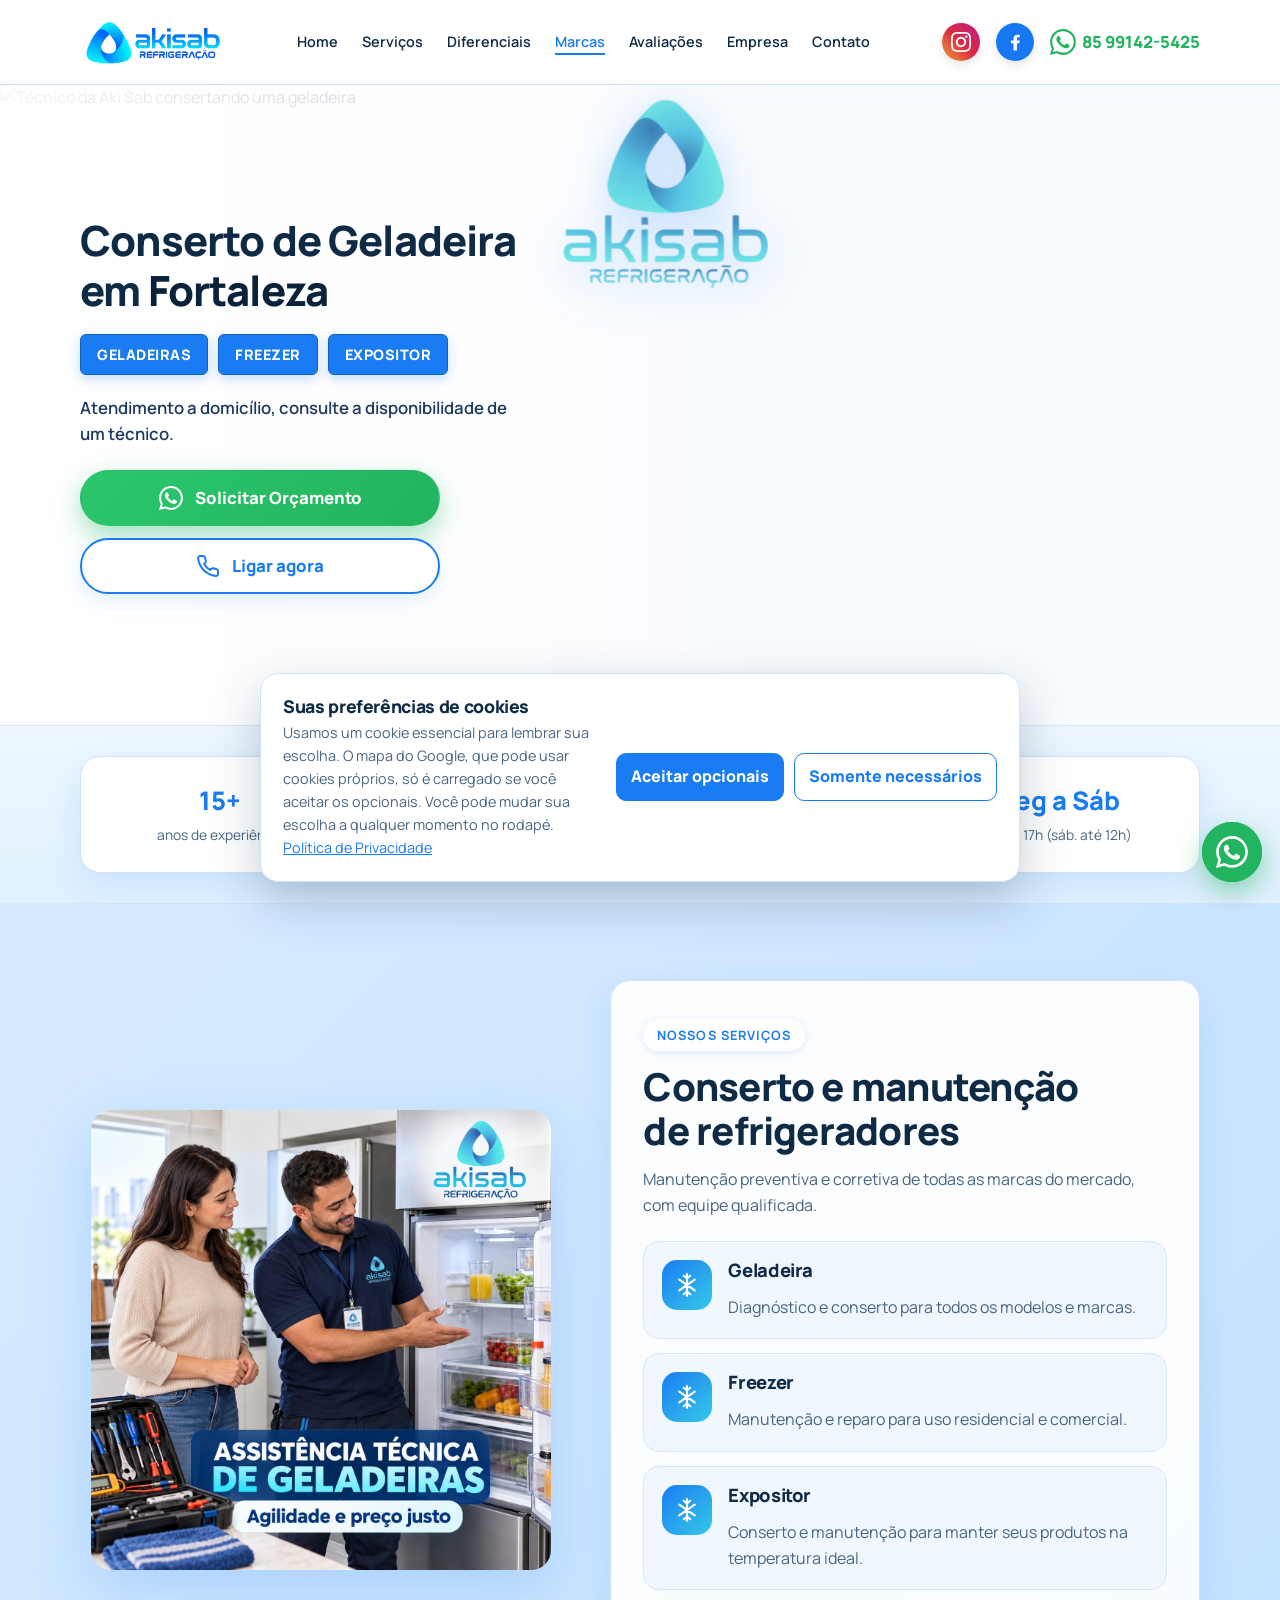
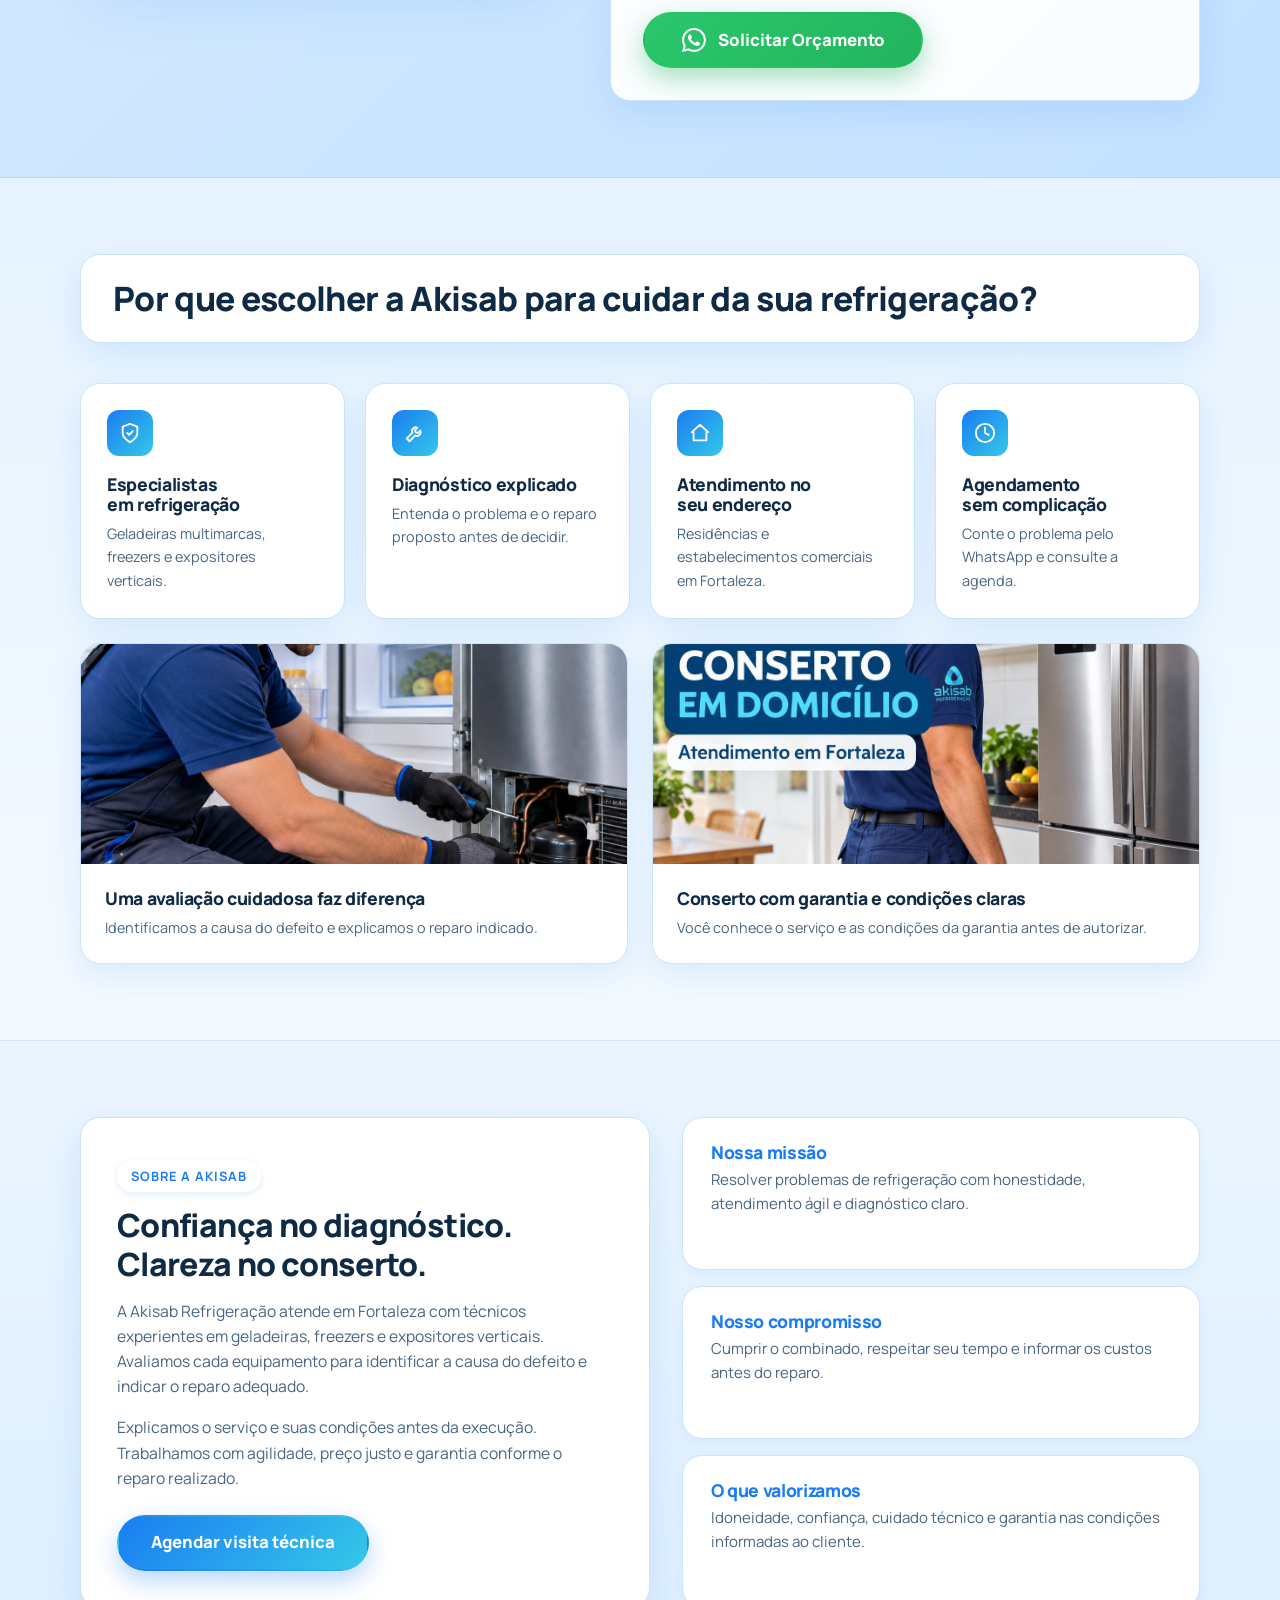
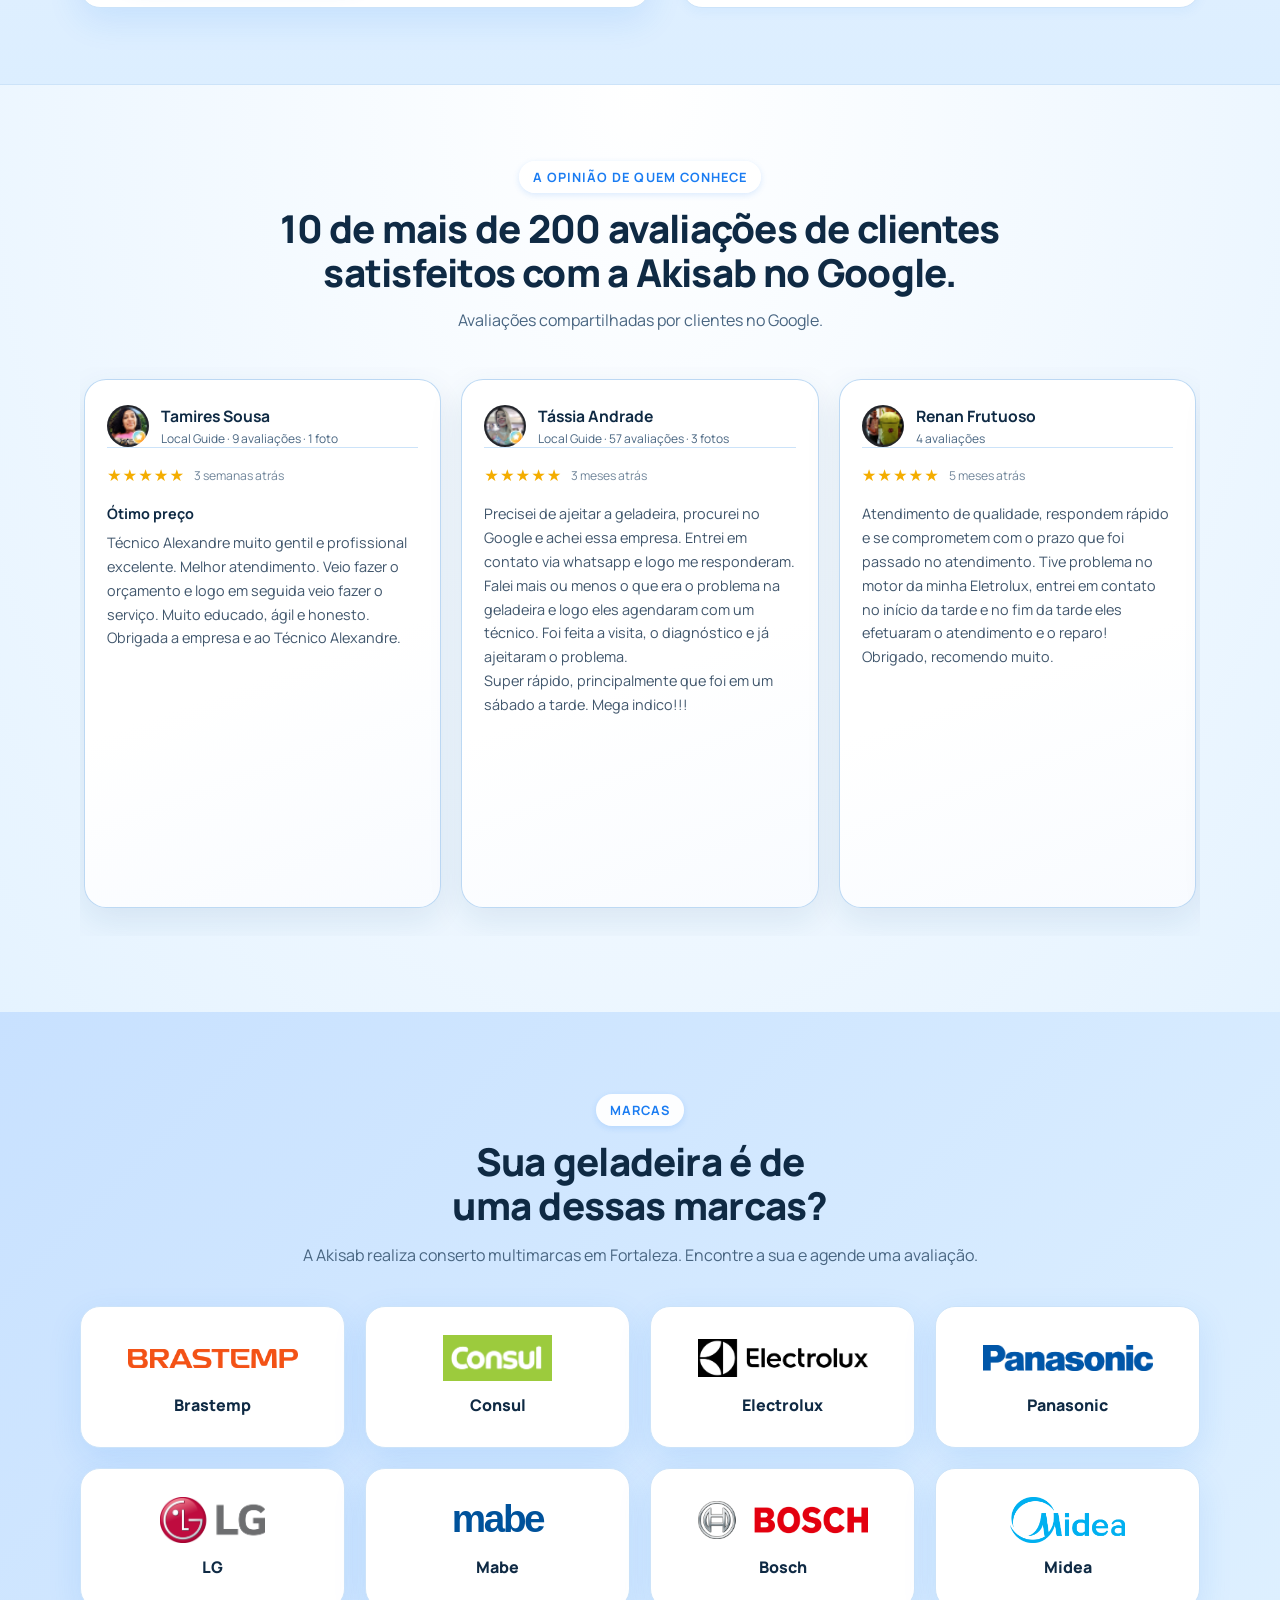
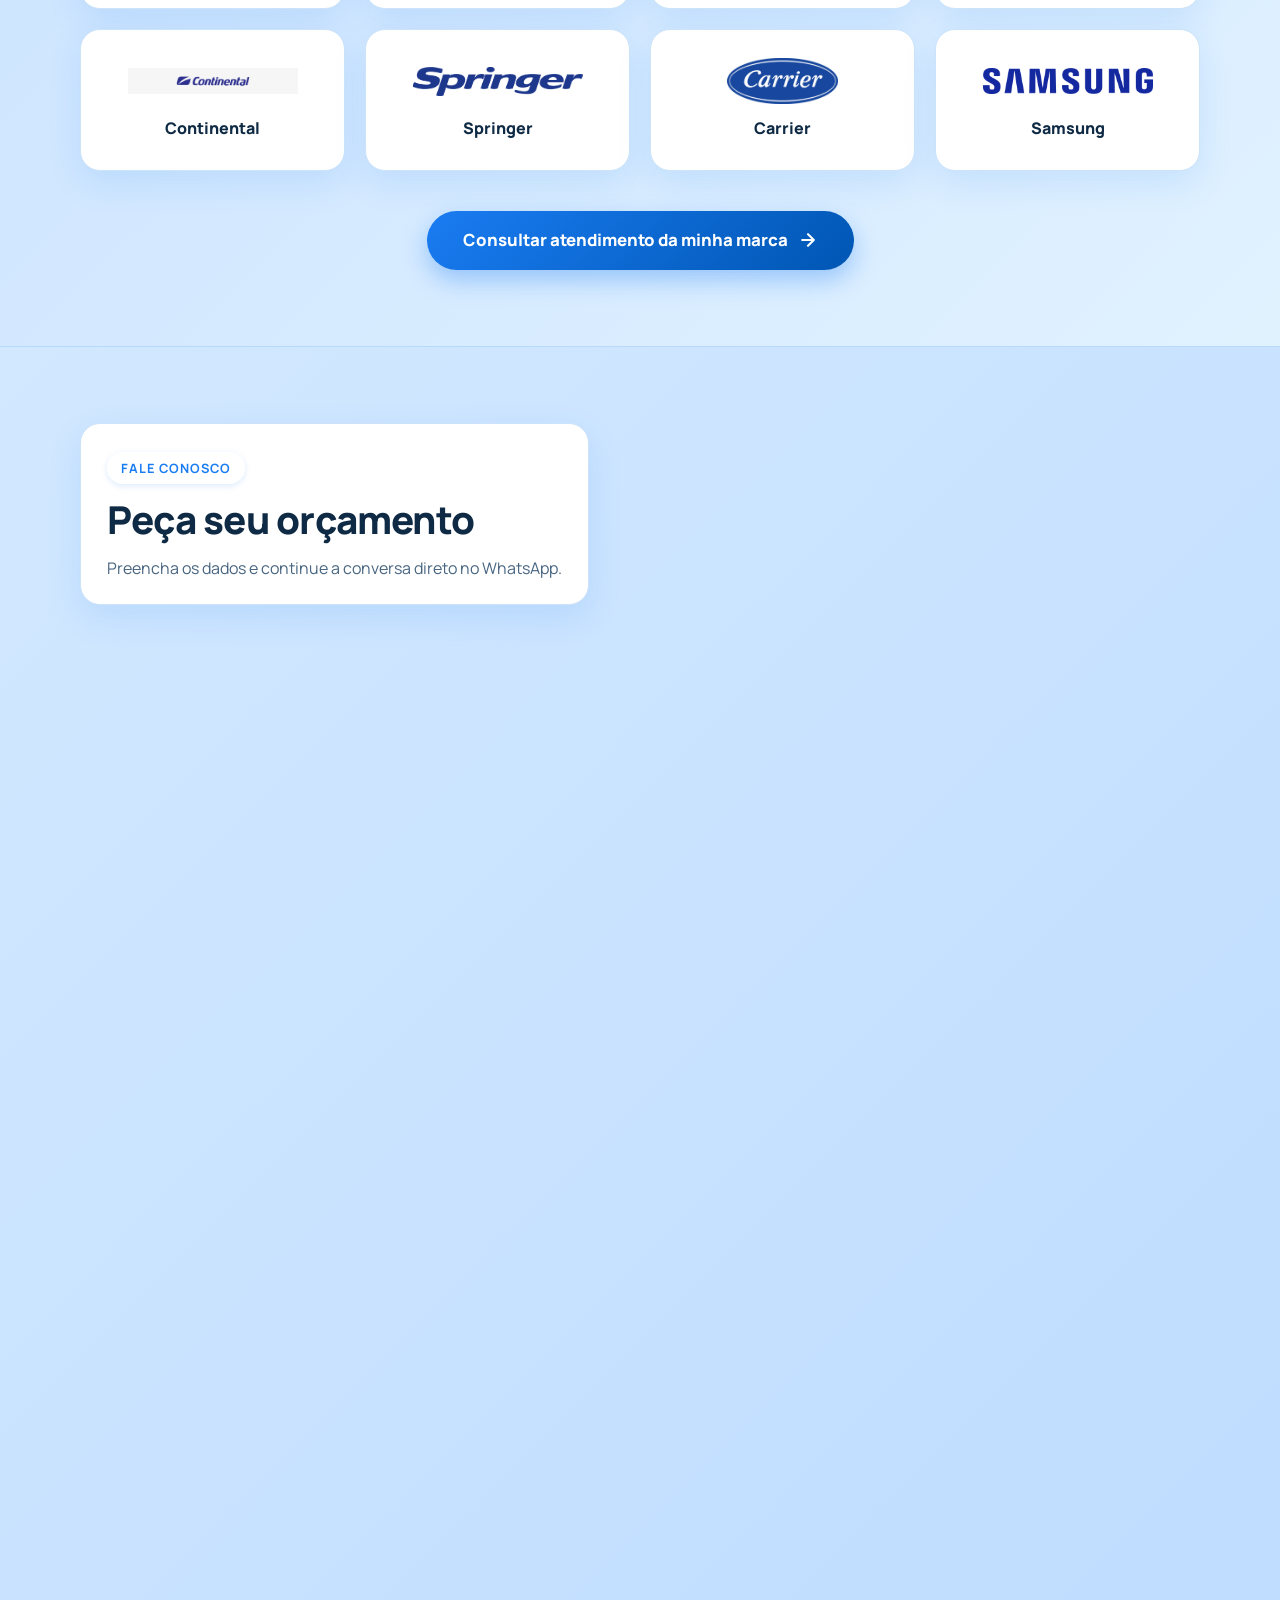
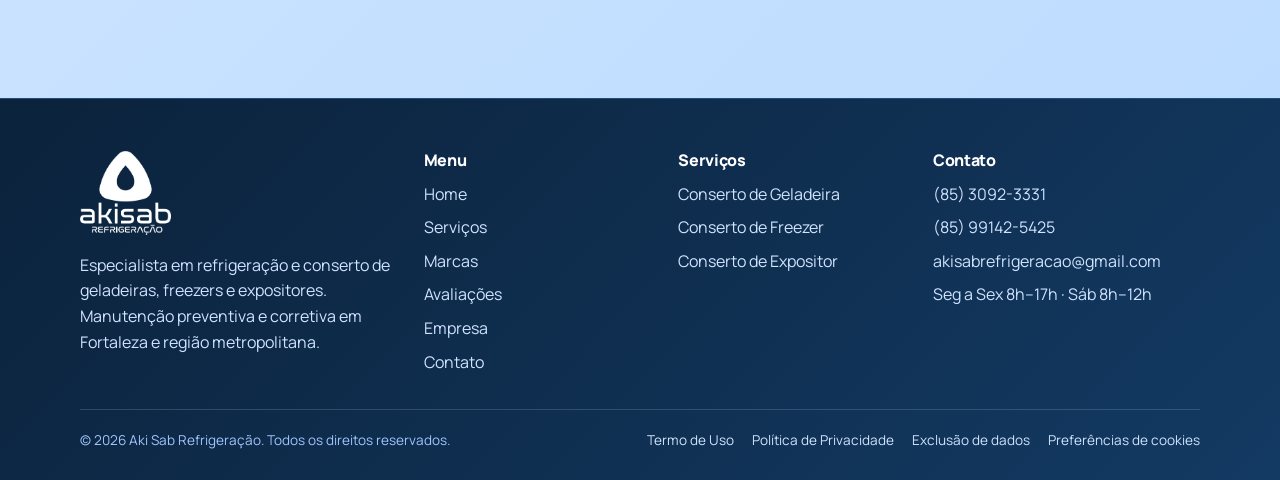
==== commit 6d2bb7a1: "Usar logo como prévia ao compartilhar o site" ====
--- a/index.html
+++ b/index.html
@@ -23,14 +23,17 @@
   <meta property="og:title" content="Aki Sab Refrigeração | Conserto de Geladeira em Fortaleza" />
   <meta property="og:description" content="Conserto e manutenção de geladeiras, freezers e expositores em Fortaleza e região metropolitana." />
   <meta property="og:url" content="https://akisabrefrigeracao.com.br/" />
-  <meta property="og:image" content="https://akisabrefrigeracao.com.br/fundo2.png" />
-  <meta property="og:image:alt" content="Técnico da Aki Sab Refrigeração consertando geladeira em Fortaleza" />
+  <meta property="og:image" content="https://akisabrefrigeracao.com.br/assents/logo-topo.png" />
+  <meta property="og:image:type" content="image/png" />
+  <meta property="og:image:width" content="1983" />
+  <meta property="og:image:height" content="793" />
+  <meta property="og:image:alt" content="Logo da Aki Sab Refrigeração" />
 
   <!-- Twitter -->
   <meta name="twitter:card" content="summary_large_image" />
   <meta name="twitter:title" content="Aki Sab Refrigeração | Conserto de Geladeira em Fortaleza" />
   <meta name="twitter:description" content="Conserto e manutenção de geladeiras, freezers e expositores em Fortaleza e região metropolitana." />
-  <meta name="twitter:image" content="https://akisabrefrigeracao.com.br/fundo2.png" />
+  <meta name="twitter:image" content="https://akisabrefrigeracao.com.br/assents/logo-topo.png" />
 
   <!-- Links e Fontes -->
   <link rel="canonical" href="https://akisabrefrigeracao.com.br/" />
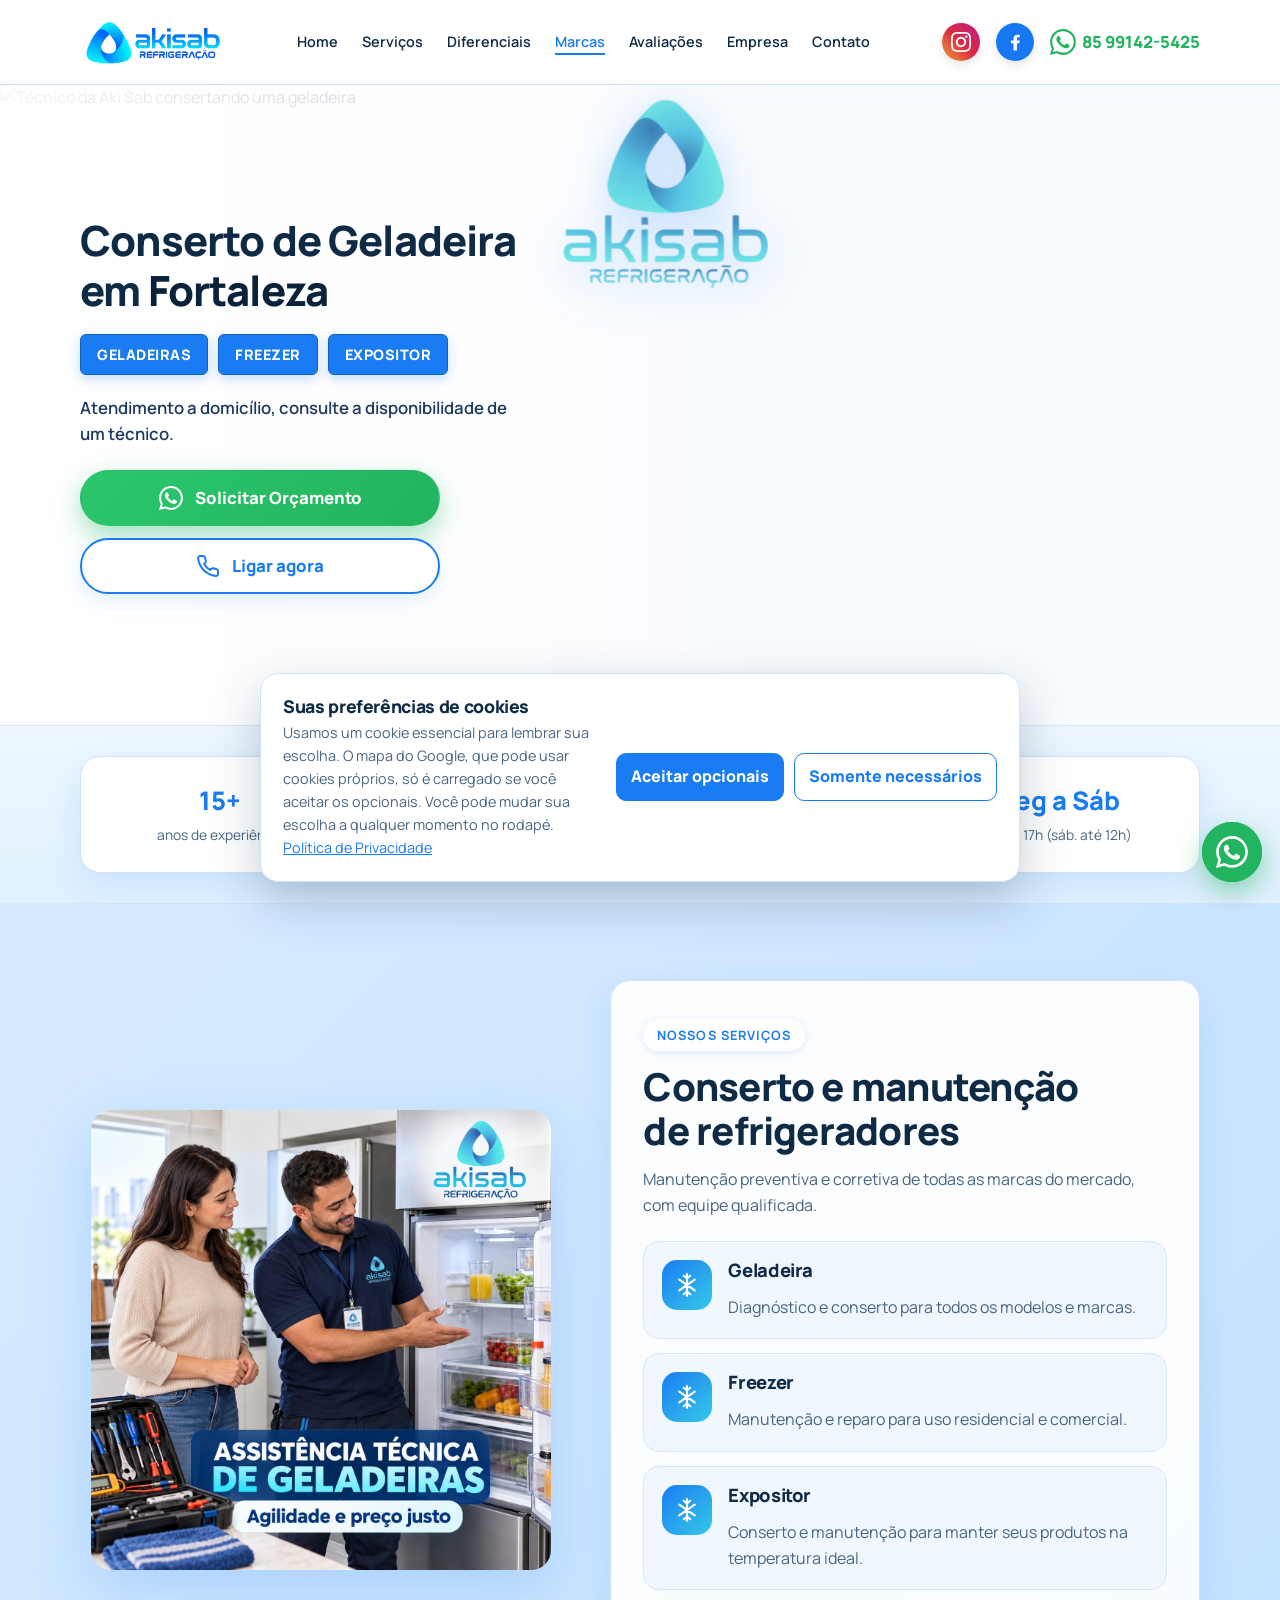
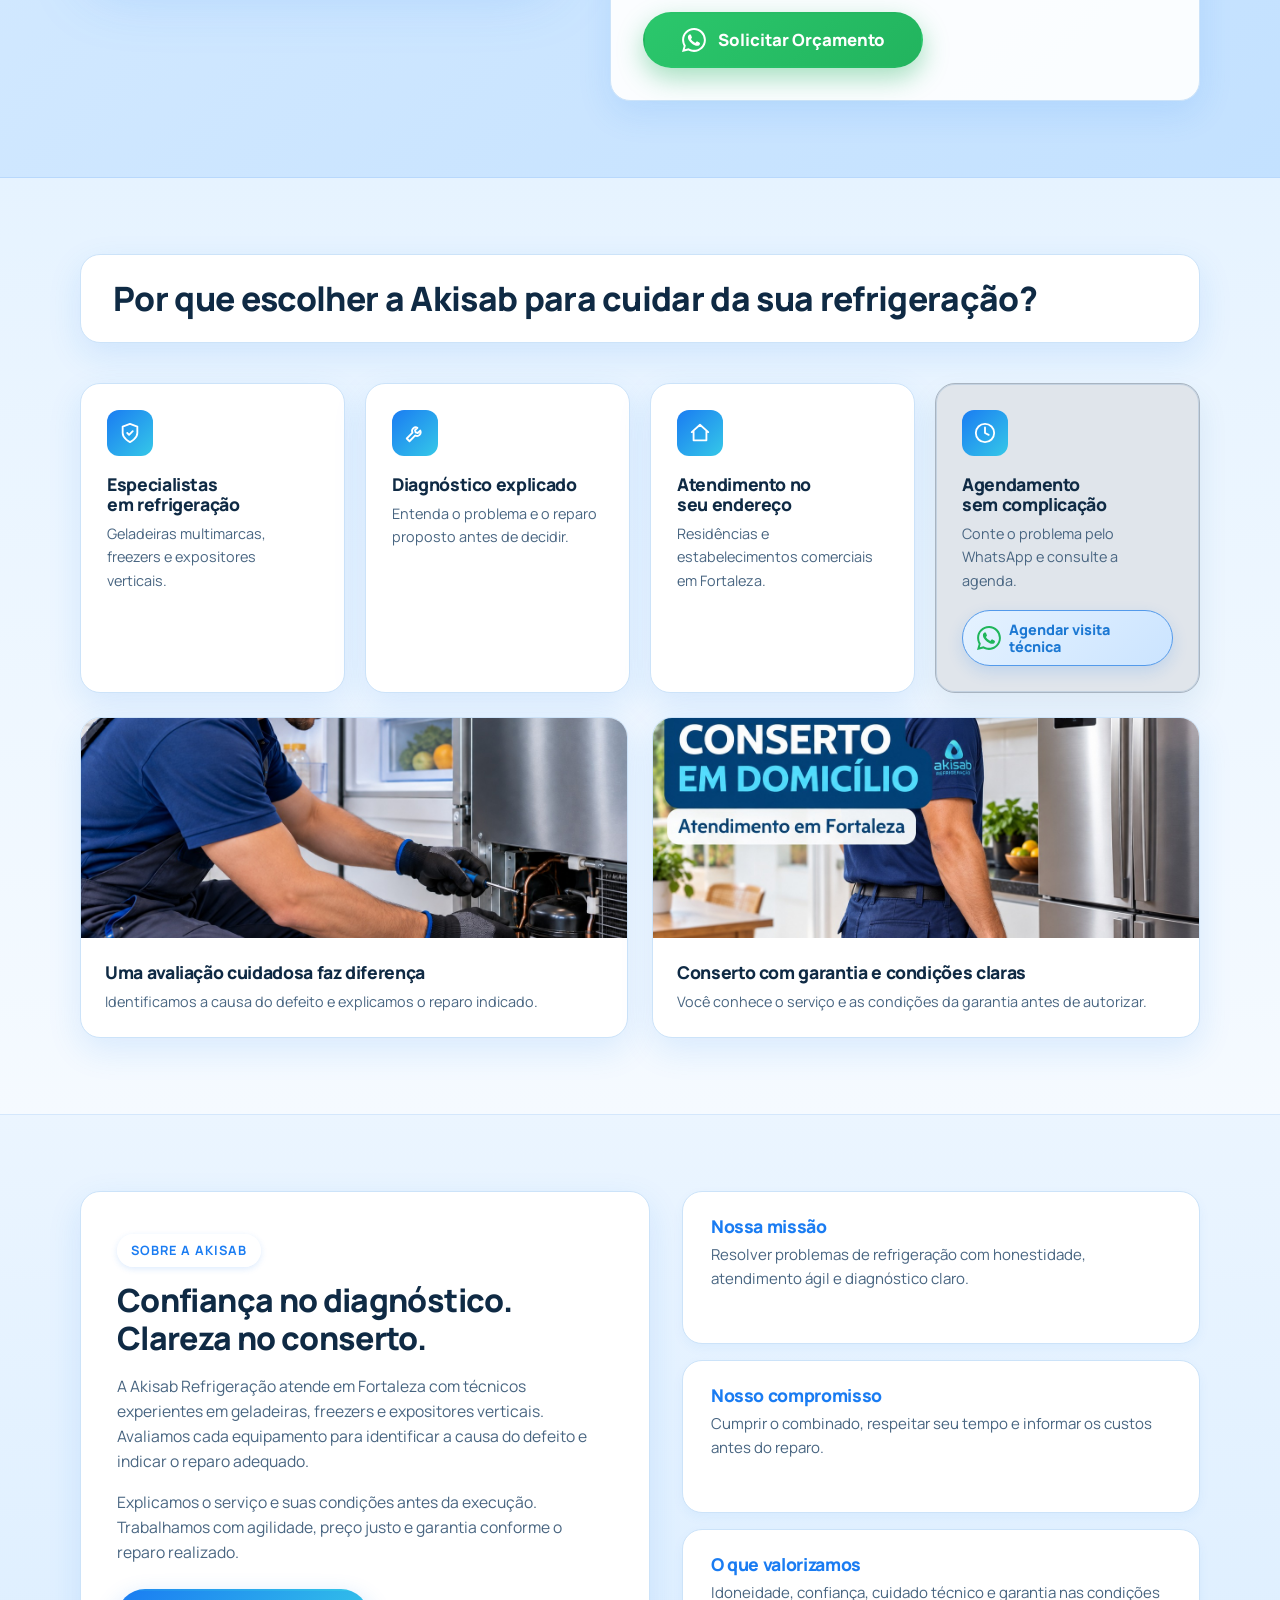
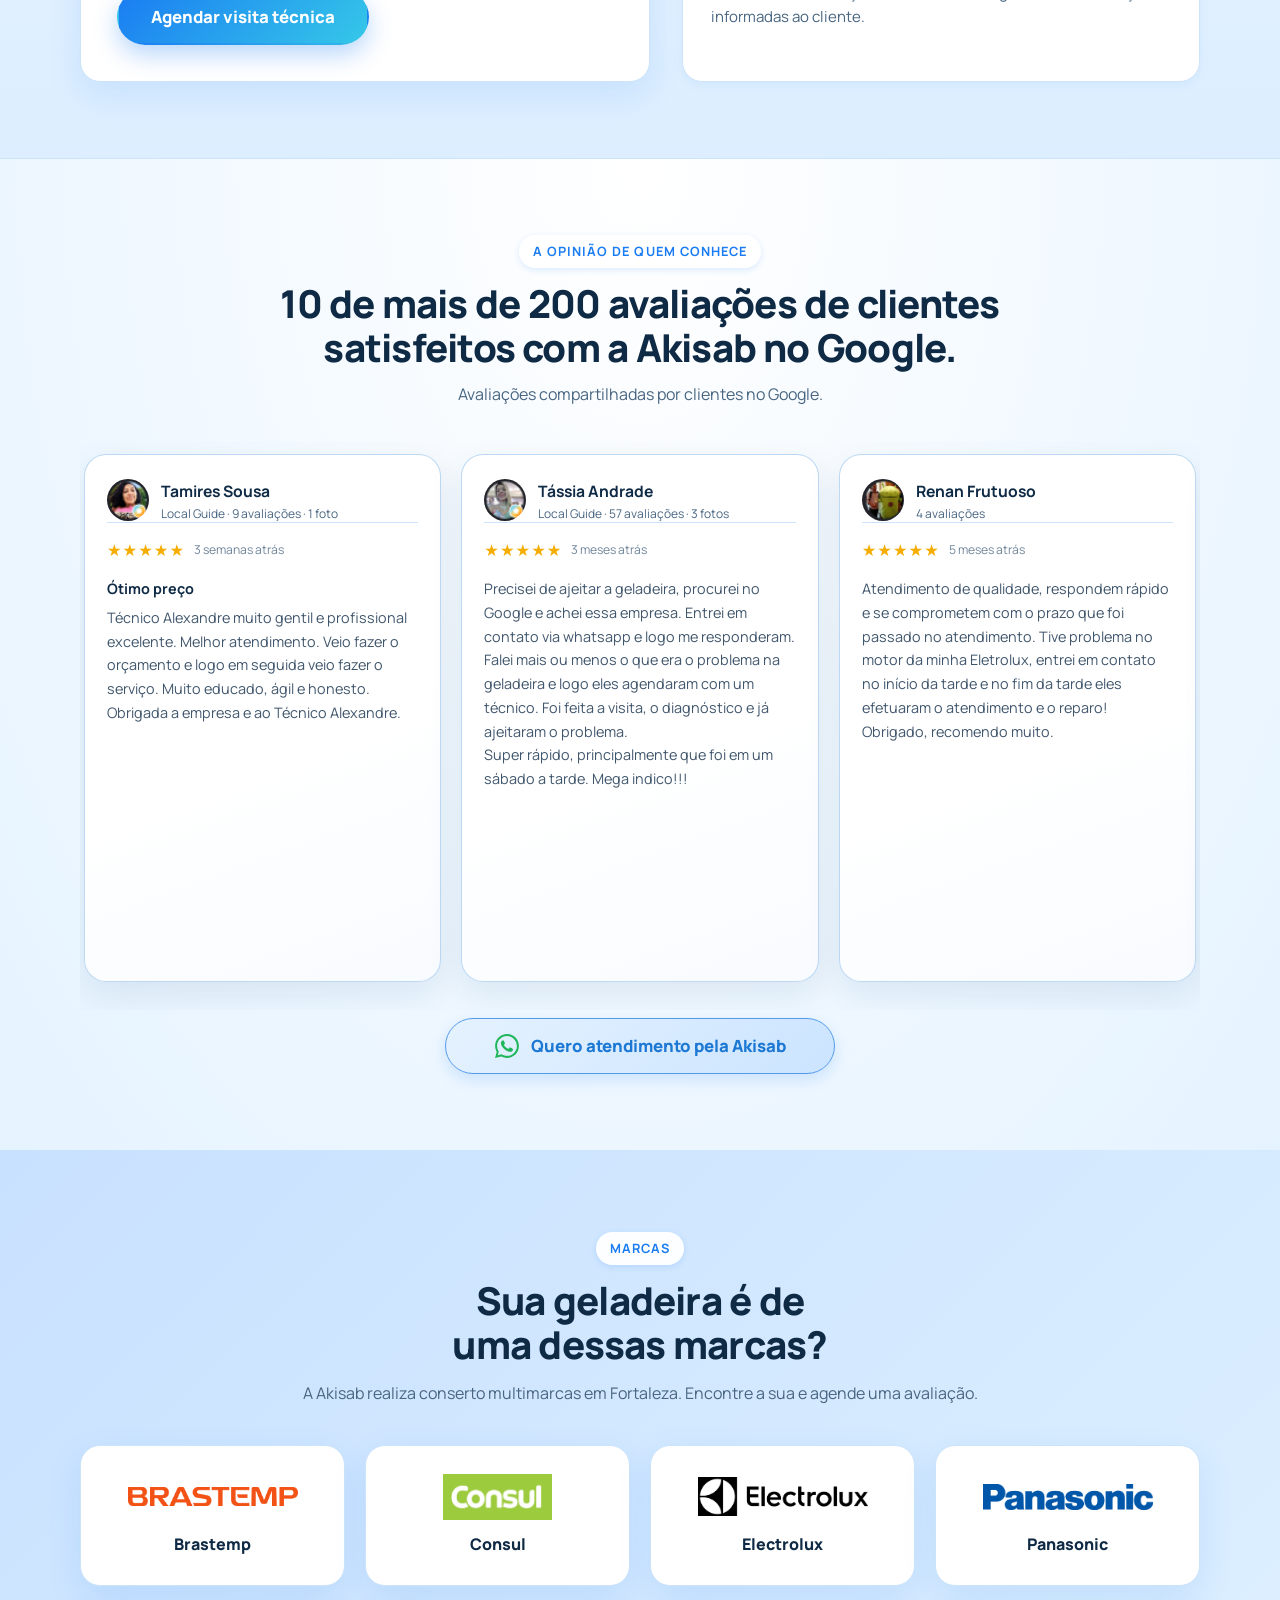
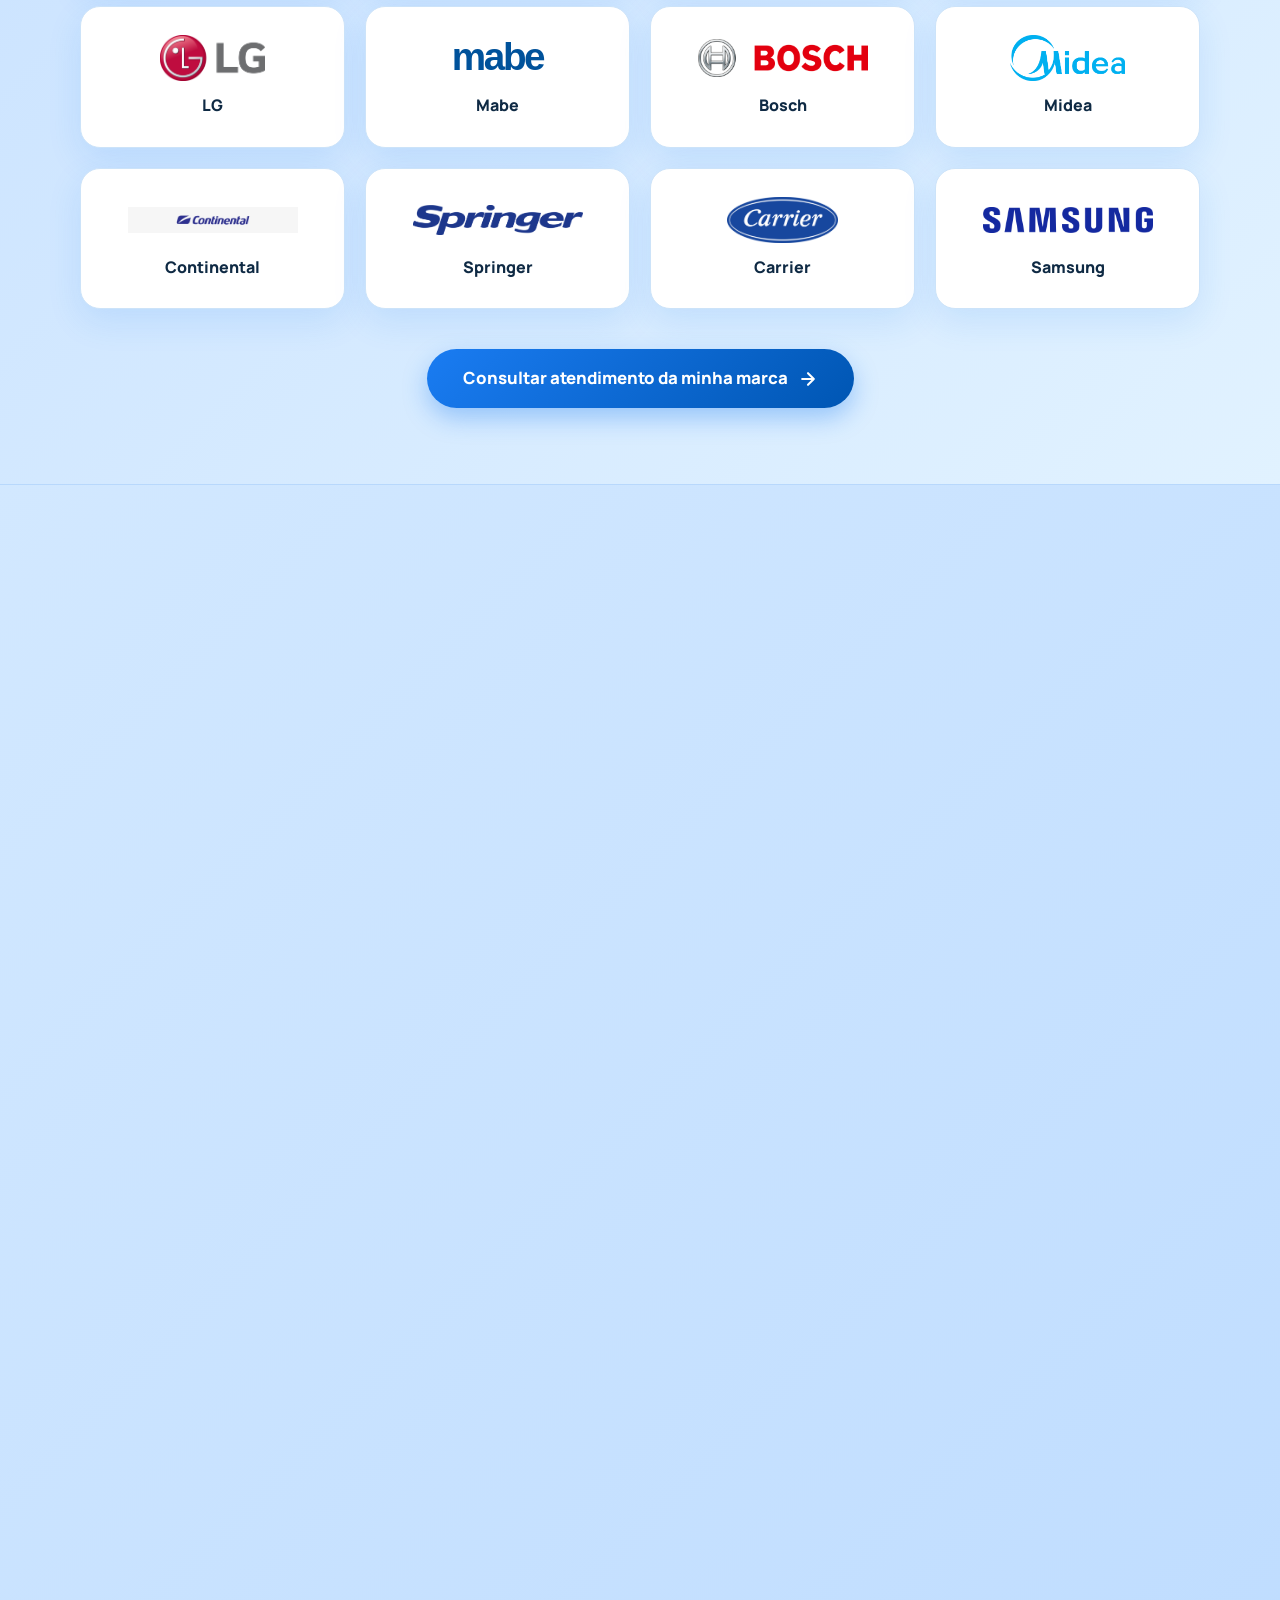
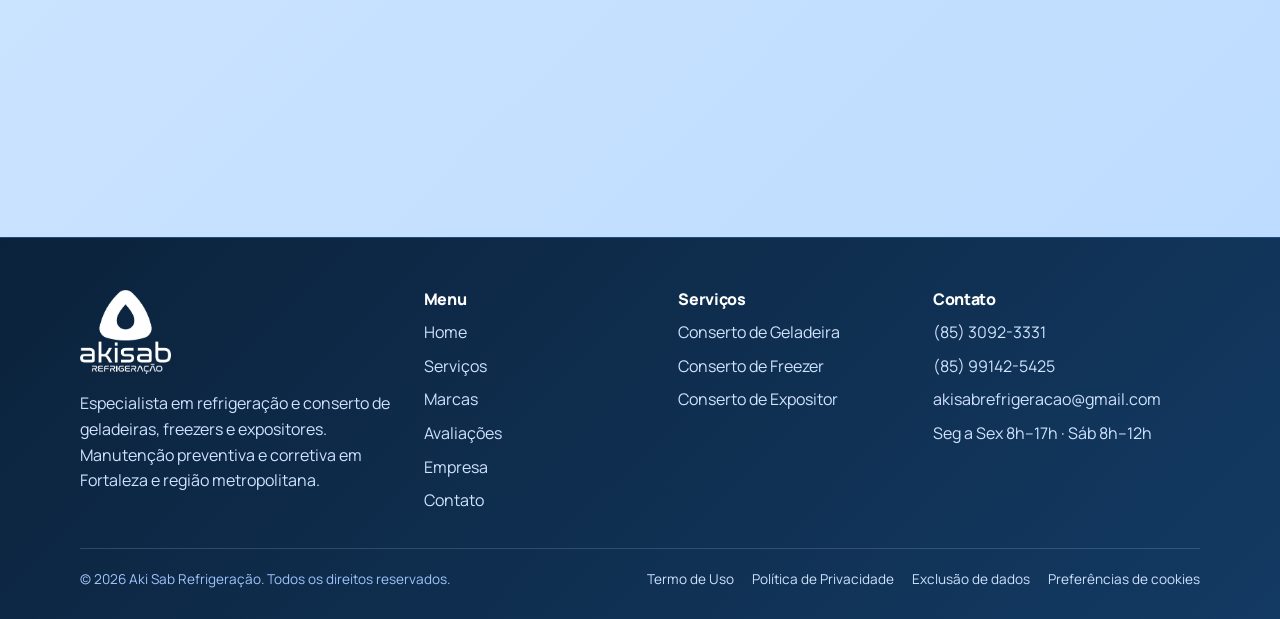
==== commit cd1d730b: "Adicionar botão de atendimento nas avaliações" ====
--- a/index.html
+++ b/index.html
@@ -339,12 +339,13 @@
               <p>Residências e estabelecimentos comerciais em Fortaleza.</p>
             </div>
           </div>
-          <div class="diff-card">
+          <div class="diff-card diff-card-highlight">
             <div>
               <div class="diff-ico"><svg><use href="#clock"></use></svg></div>
               <h3>Agendamento sem complicação</h3>
               <p>Conte o problema pelo WhatsApp e consulte a agenda.</p>
             </div>
+          <a class="btn btn-wa-soft diff-card-cta" href="https://api.whatsapp.com/send?phone=5585991425425&amp;text=Ol%C3%A1%2C%20gostaria%20de%20agendar%20uma%20visita%20t%C3%A9cnica." target="_blank" rel="noopener"><svg aria-hidden="true"><use href="#wa"></use></svg>Agendar visita técnica</a>
           </div>
         </div>
 
@@ -417,7 +418,8 @@
             <article class="review-card"><header class="review-author"><img class="review-avatar" src="assents/reviews/liana-silveira-costa.png" alt="Foto do perfil de Liana Silveira Costa" loading="lazy" /><span><strong>Liana Silveira Costa</strong><small>1 avaliação · 1 foto</small></span></header><div class="review-rating" aria-label="5 de 5 estrelas">★★★★★ <time>um ano atrás</time></div><p>Alexandre é um EXCELENTE PROFISSIONAL, HONESTO SINCERO. Vai consertando e explicando a gente. Pontual, nós recomendamos a empresa e seus serviços COM CERTEZA.</p></article>
           </div>
         </div>
-      </div>
+      <div class="reviews-cta"><a class="btn btn-wa-soft reviews-cta-button" href="https://api.whatsapp.com/send?phone=5585991425425&amp;text=Quero%20atendimento%20pela%20Akisab" target="_blank" rel="noopener"><svg aria-hidden="true"><use href="#wa"></use></svg>Quero atendimento pela Akisab</a></div>
+        </div>
     </section>
     <!-- Marcas -->
     <section aria-labelledby="titulo-marcas" class="panel" id="marcas">
--- a/style.css
+++ b/style.css
@@ -442,6 +442,14 @@
 .diff-card:hover { transform: translateY(-4px); box-shadow: 0 16px 36px rgba(26, 124, 242, .15); }
 .diff-card h3 { font-size: 1.1rem; margin-bottom: 8px; }
 .diff-card p  { font-size: .9rem; margin: 0; }
+.diff-card-highlight { background: #e0e5eb; border-color: #a8b4c1; box-shadow: inset 0 0 0 1px rgba(32, 100, 163, 0.144), 0 14px 30px rgba(31, 93, 151, 0.096); }
+.btn-wa-soft { background: linear-gradient(135deg, #e5f2ff, #cbe4ff); color: #1c78d3; border: 1px solid #539aeb; box-shadow: 0 6px 16px rgba(26, 124, 242, .16); }
+.btn-wa-soft::after { display: none; }
+.btn-wa-soft svg { color: #20b65b; }
+.btn-wa-soft:hover { background: linear-gradient(135deg, #d4eaff, #b9dbff); }
+.diff-card-highlight .diff-card-cta { align-self: stretch; width: 100%; max-width: none; min-height: 48px; margin-top: 18px; padding: 10px 14px; gap: 8px; font-size: .9rem; line-height: 1.2; }
+.reviews-cta { display: flex; justify-content: center; margin-top: 8px; }
+.reviews-cta-button { max-width: 390px; }
 
 .diff-card-img { padding: 0; overflow: hidden; }
 .diff-card-img img { width: 100%; height: 220px; object-fit: cover; display: block; }
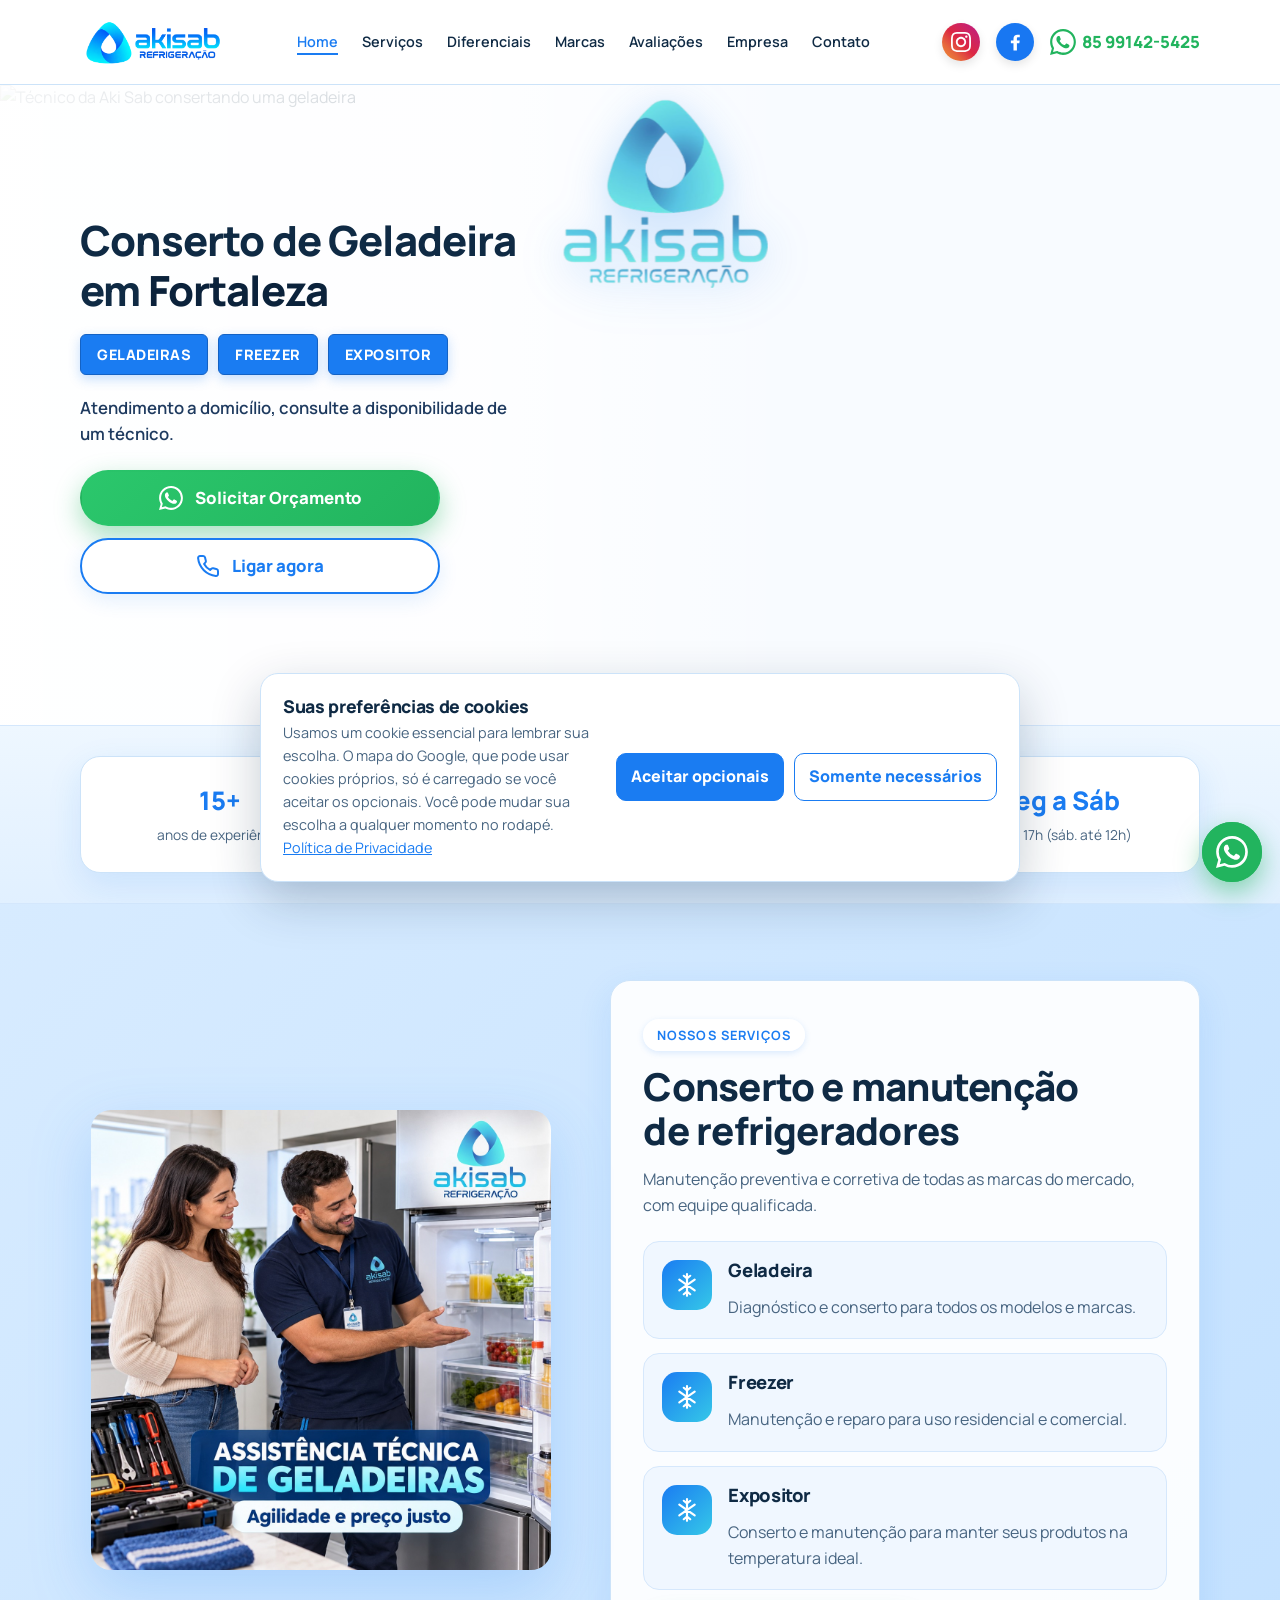
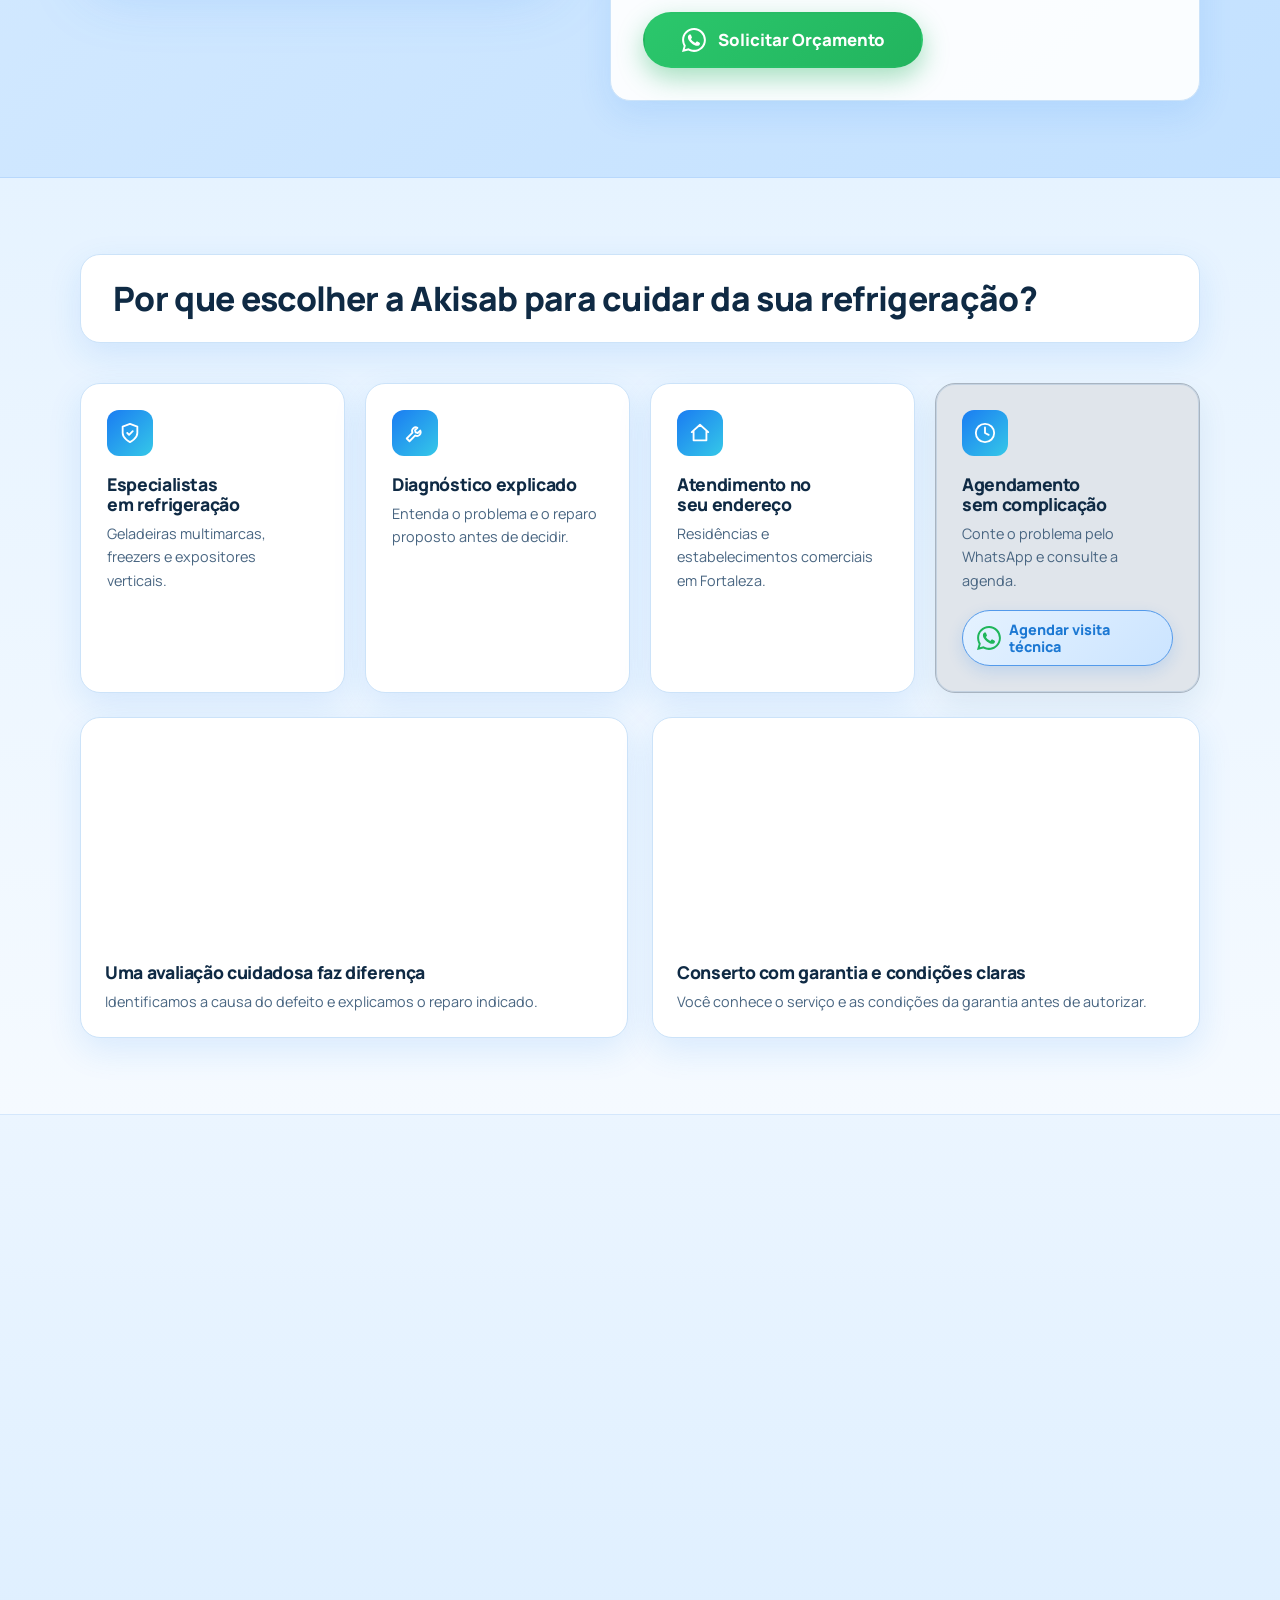
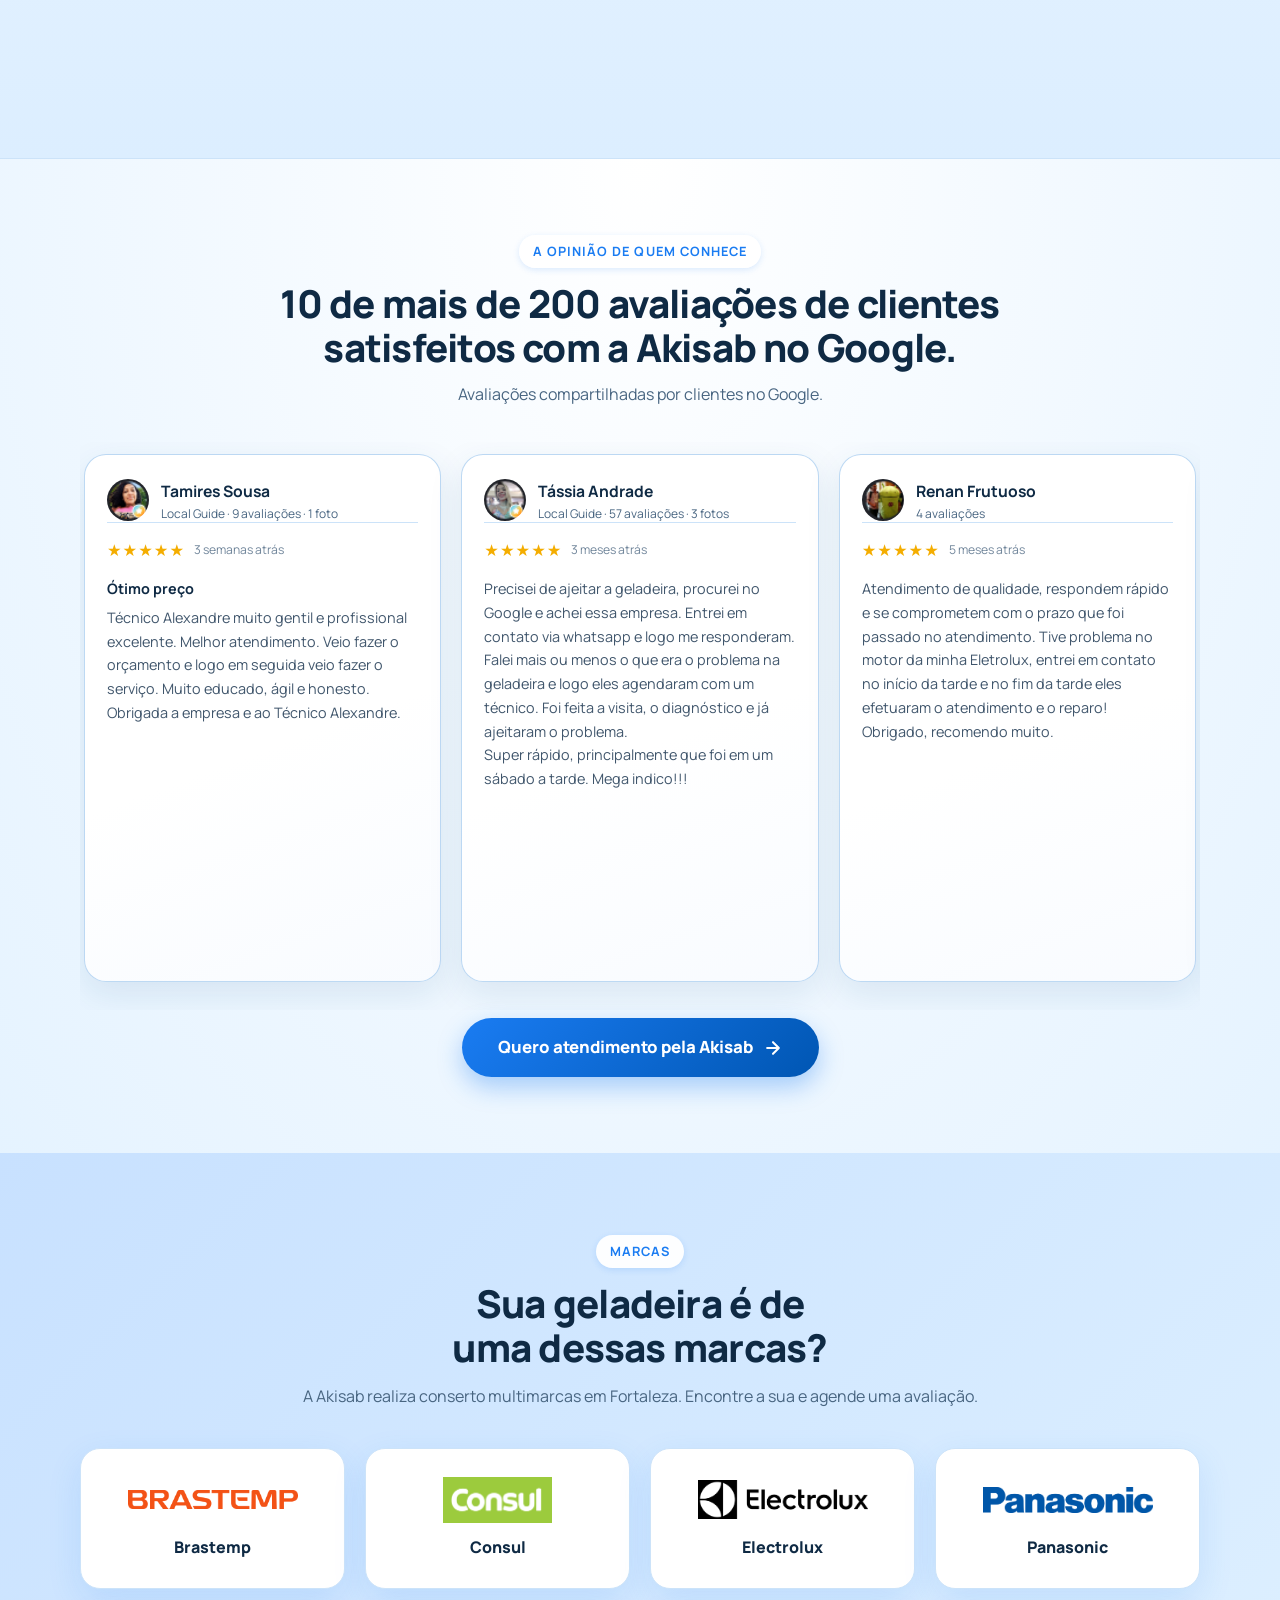
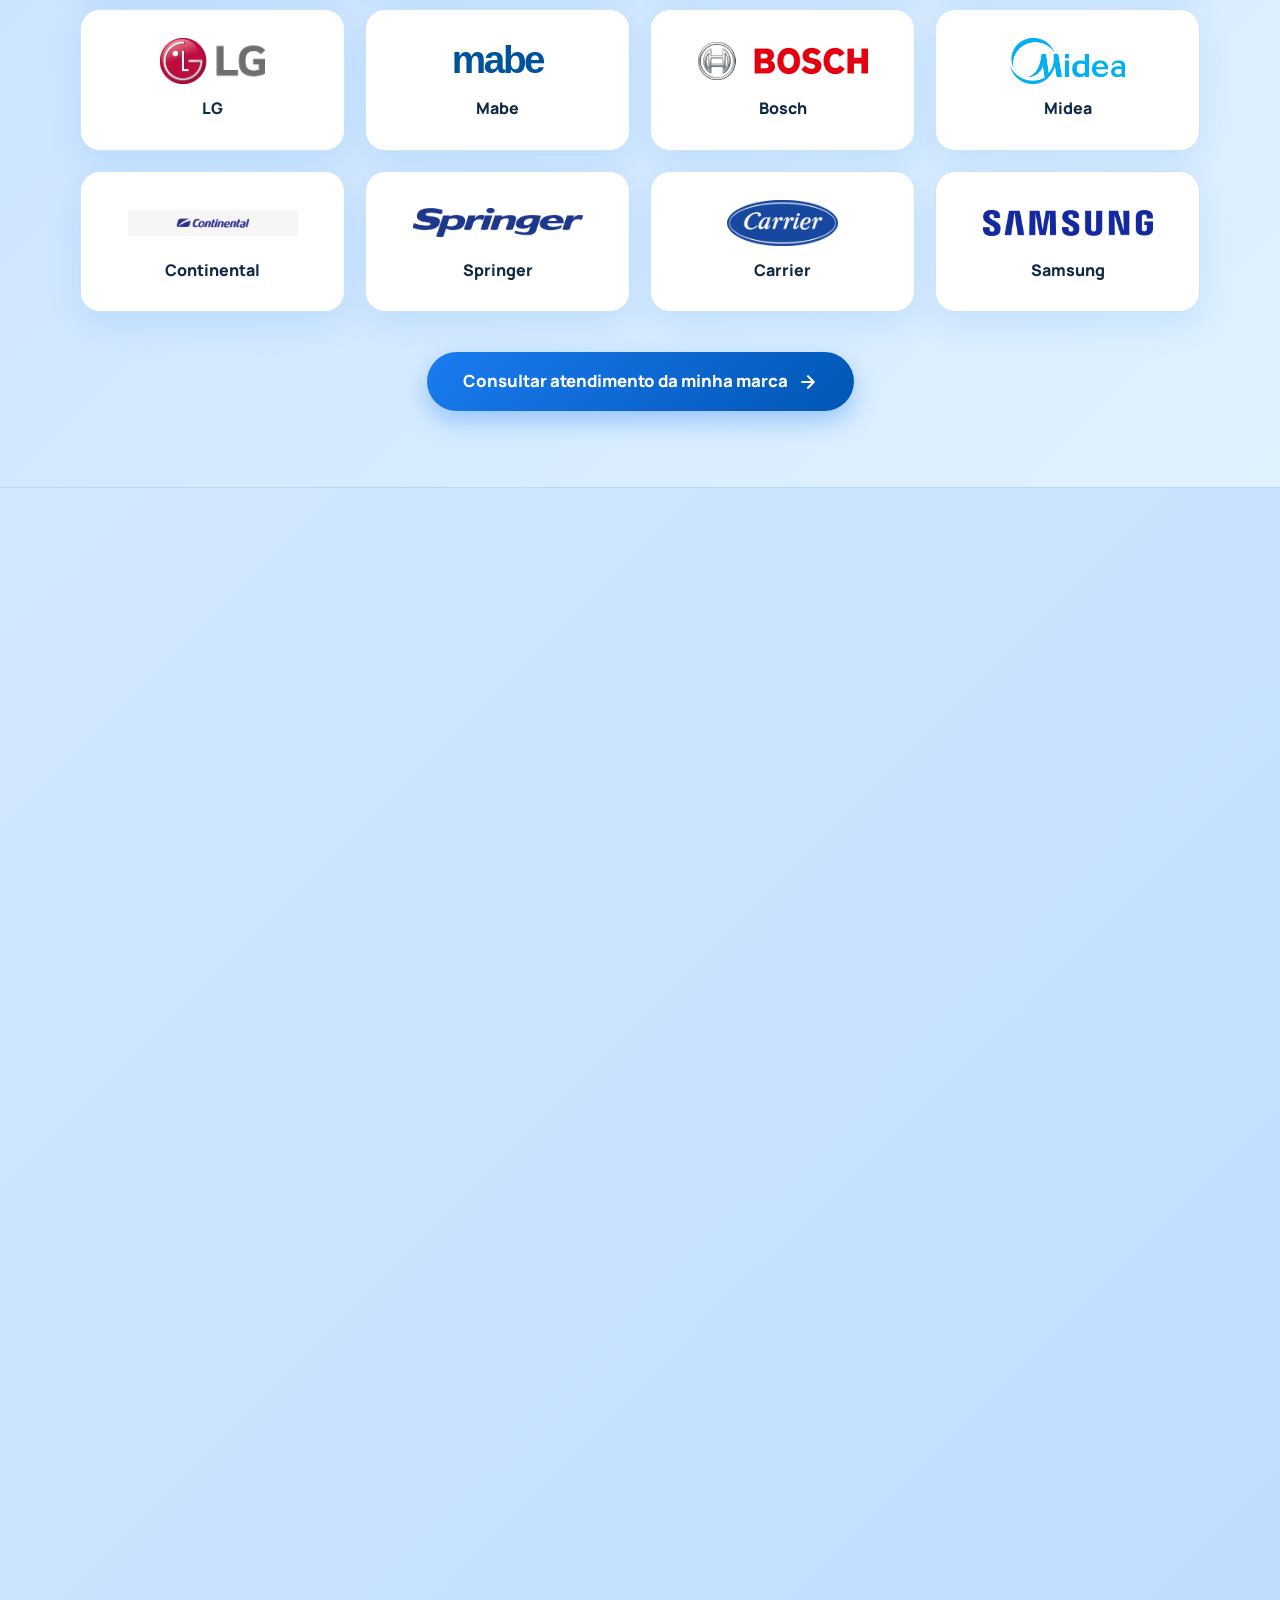
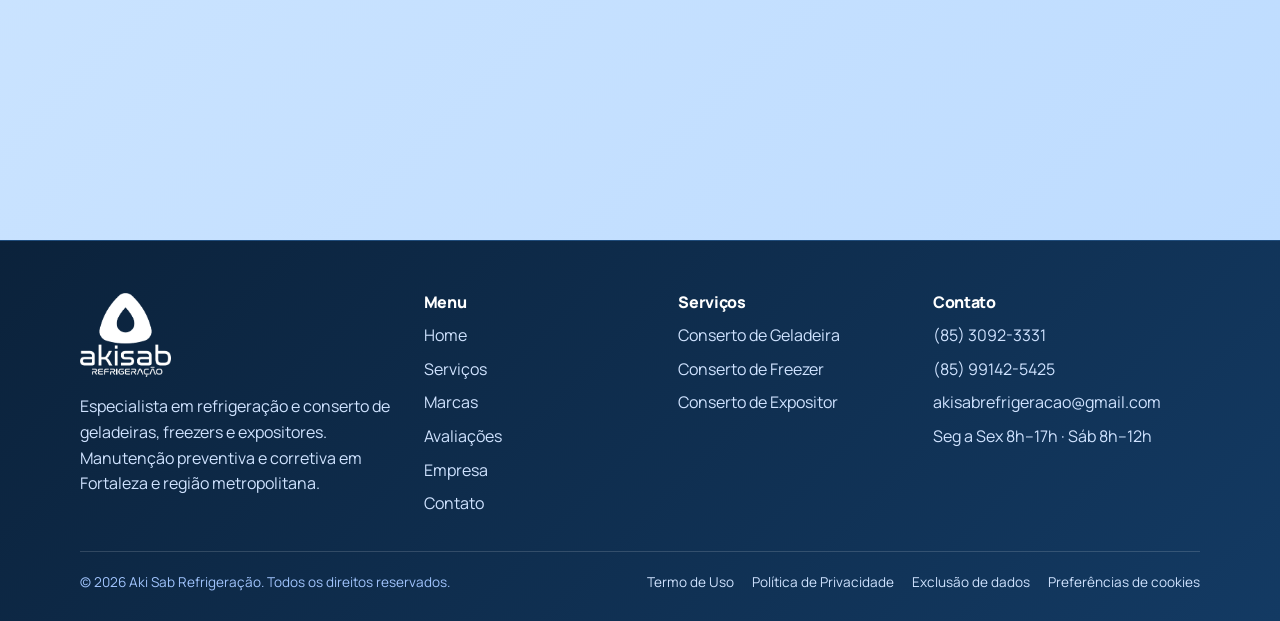
==== commit ec529691: "Ajustar botão de atendimento das avaliações" ====
--- a/index.html
+++ b/index.html
@@ -418,7 +418,7 @@
             <article class="review-card"><header class="review-author"><img class="review-avatar" src="assents/reviews/liana-silveira-costa.png" alt="Foto do perfil de Liana Silveira Costa" loading="lazy" /><span><strong>Liana Silveira Costa</strong><small>1 avaliação · 1 foto</small></span></header><div class="review-rating" aria-label="5 de 5 estrelas">★★★★★ <time>um ano atrás</time></div><p>Alexandre é um EXCELENTE PROFISSIONAL, HONESTO SINCERO. Vai consertando e explicando a gente. Pontual, nós recomendamos a empresa e seus serviços COM CERTEZA.</p></article>
           </div>
         </div>
-      <div class="reviews-cta"><a class="btn btn-wa-soft reviews-cta-button" href="https://api.whatsapp.com/send?phone=5585991425425&amp;text=Quero%20atendimento%20pela%20Akisab" target="_blank" rel="noopener"><svg aria-hidden="true"><use href="#wa"></use></svg>Quero atendimento pela Akisab</a></div>
+      <div class="reviews-cta"><a class="btn-marcas-action reviews-cta-button" href="https://api.whatsapp.com/send?phone=5585991425425&amp;text=Quero%20atendimento%20pela%20Akisab" target="_blank" rel="noopener"><span>Quero atendimento pela Akisab</span><svg aria-hidden="true"><use href="#arrow"></use></svg></a></div>
         </div>
     </section>
     <!-- Marcas -->
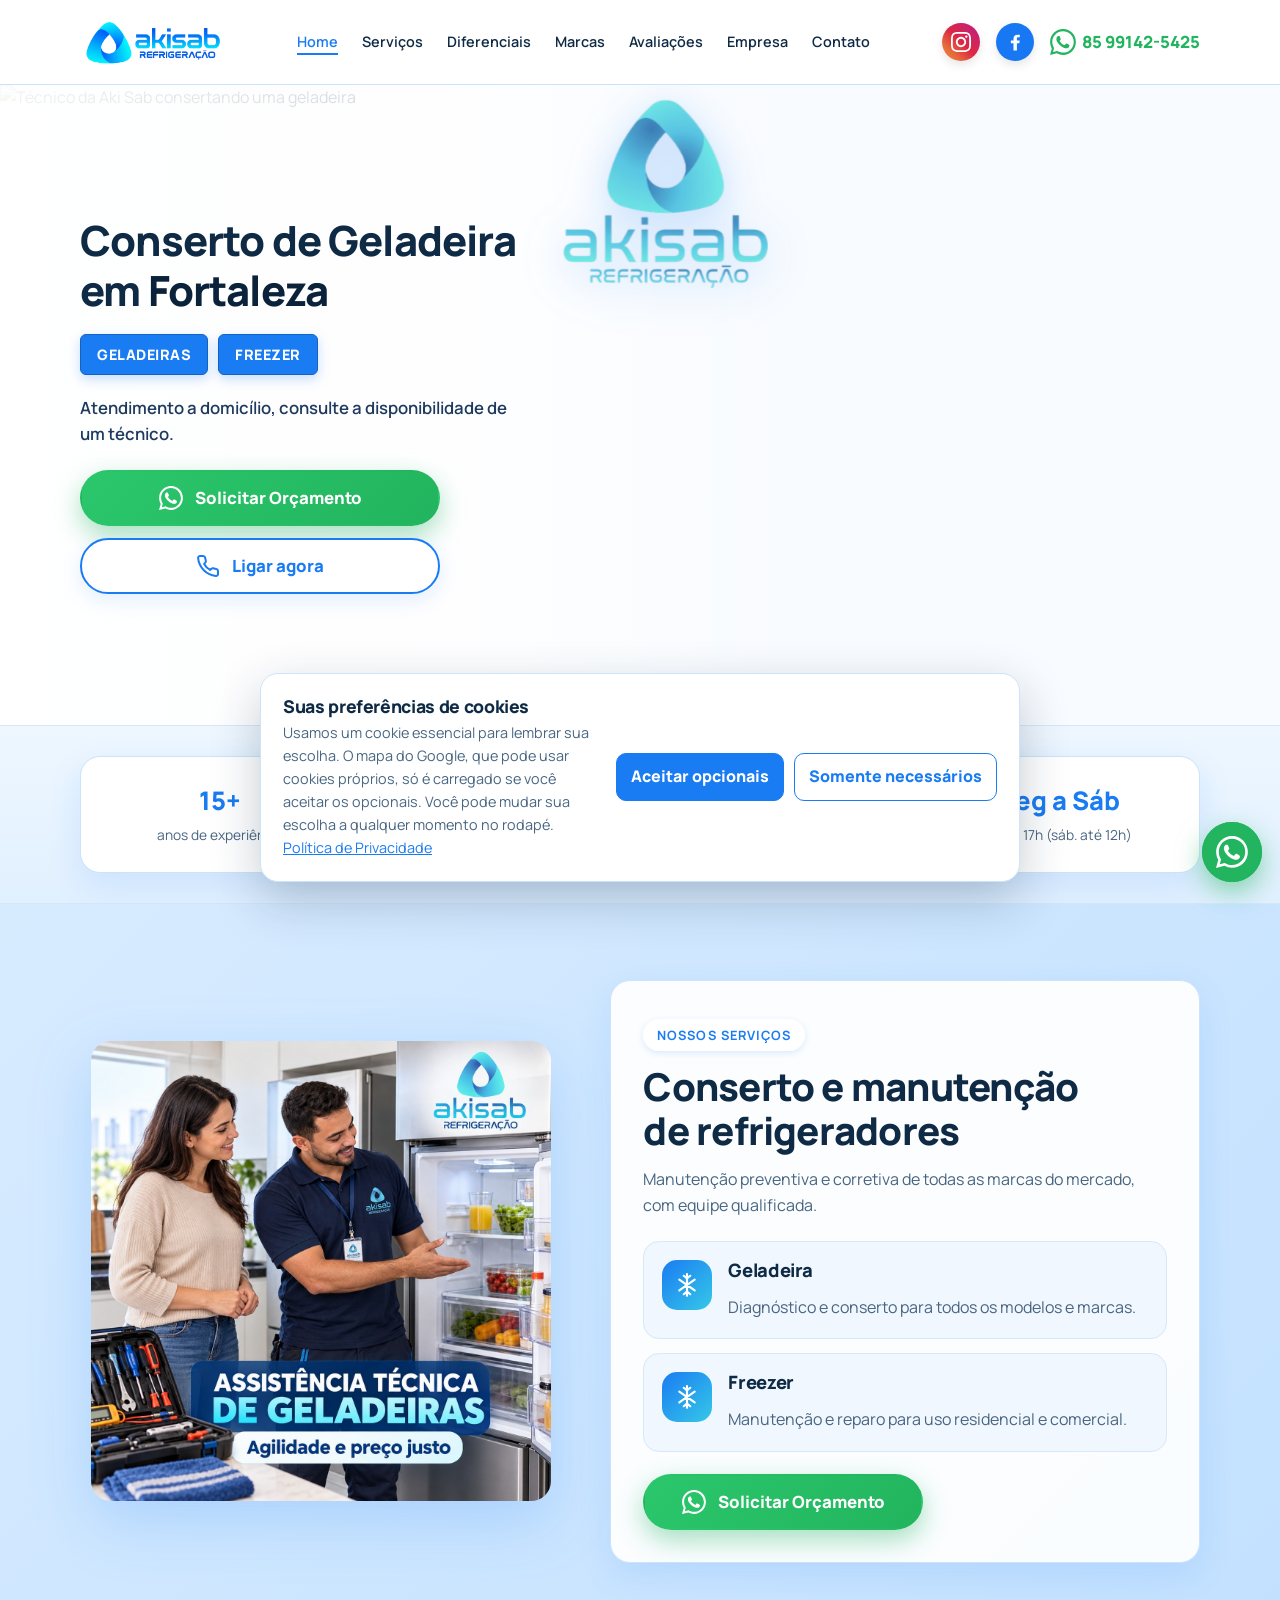
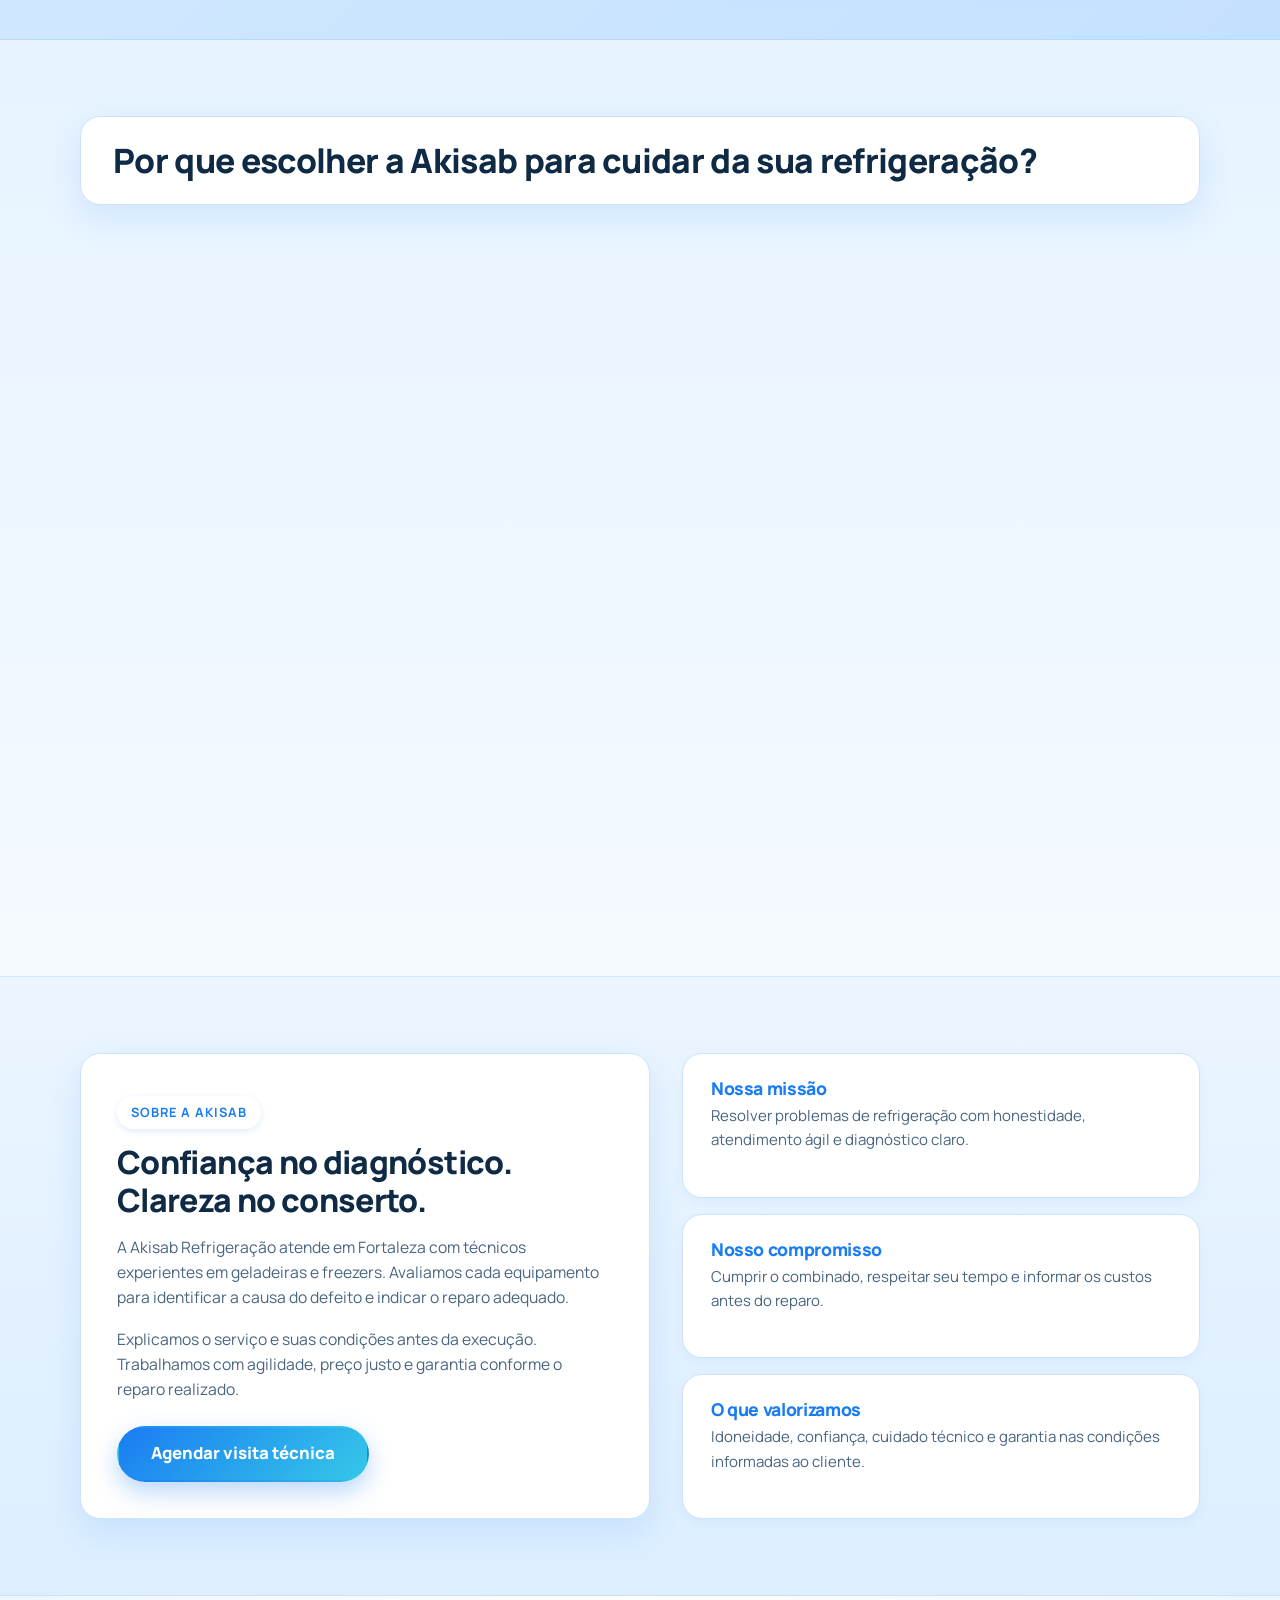
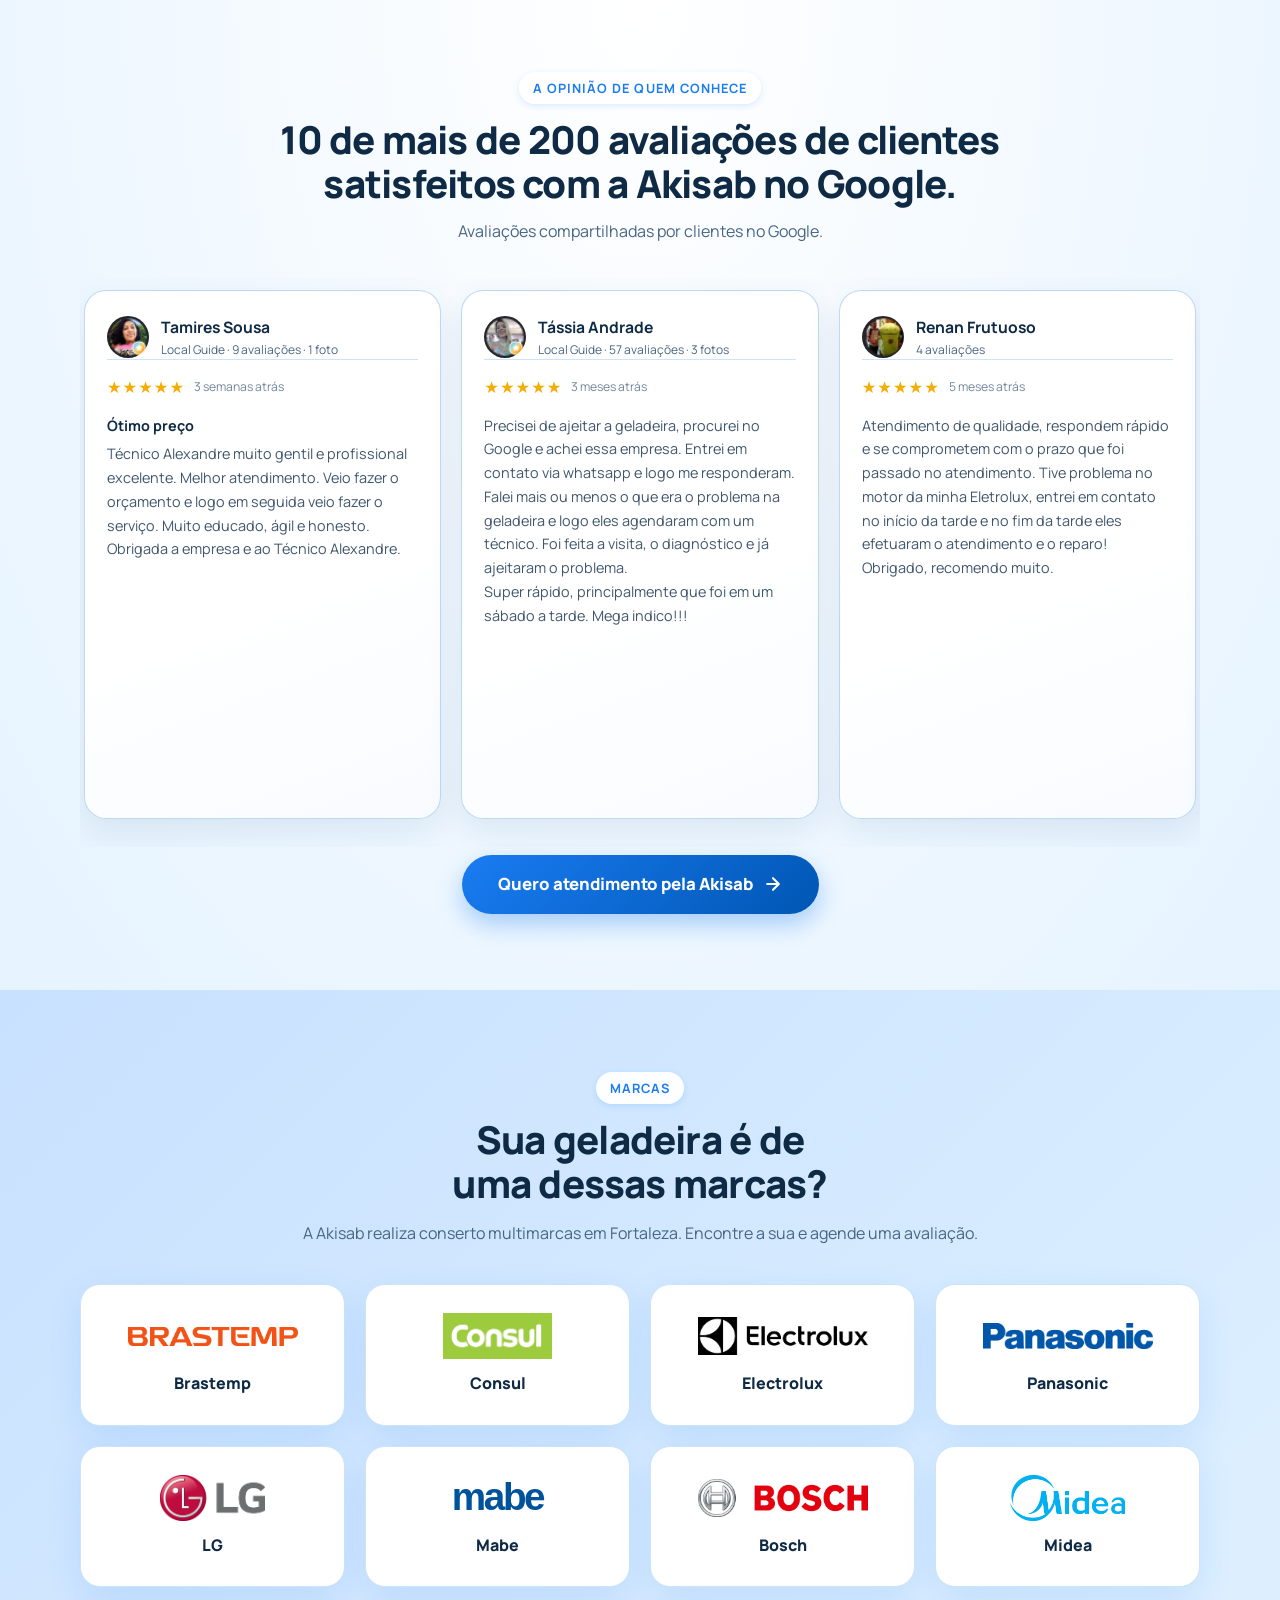
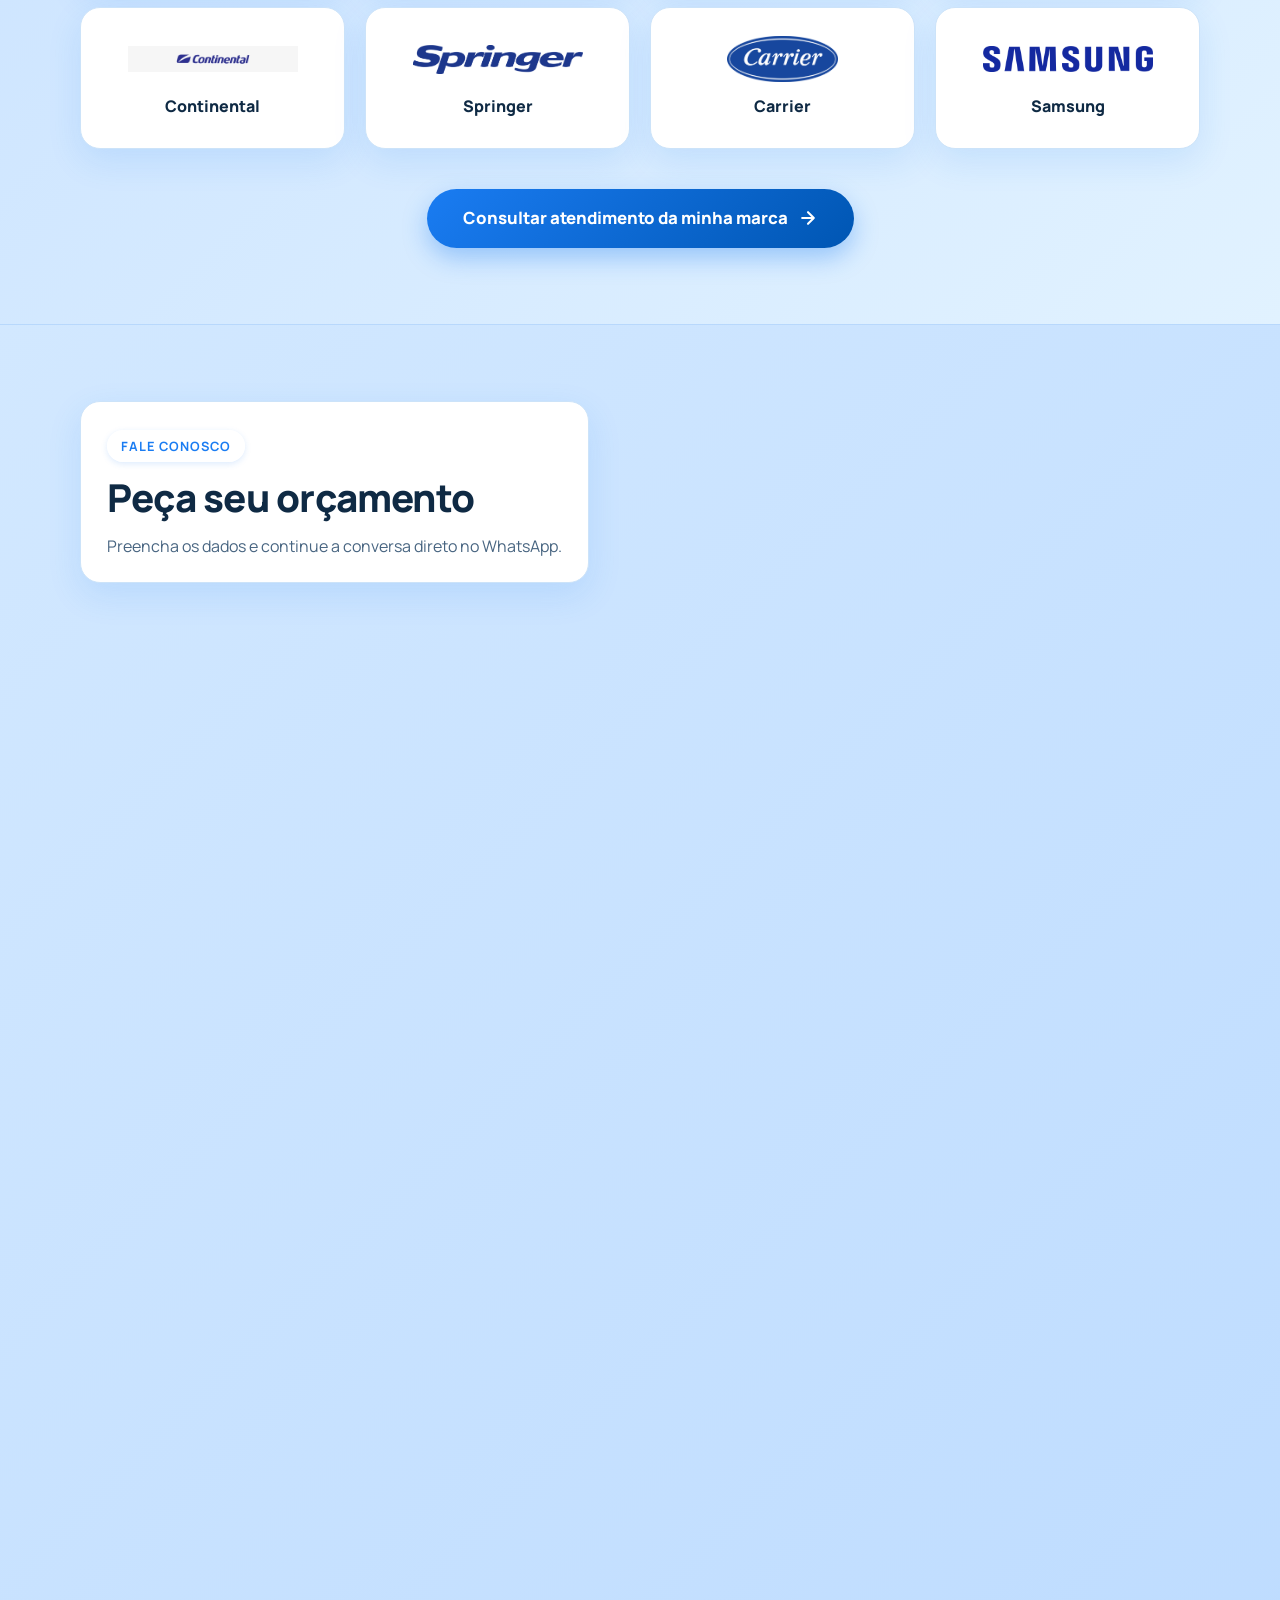
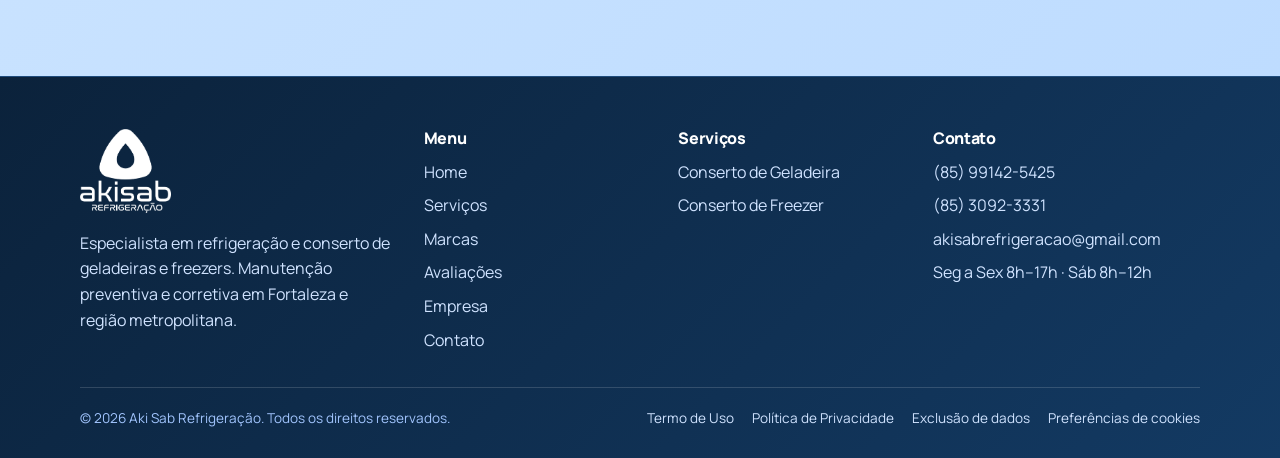
==== commit d3b064c7: "Atualizar o index.html" ====
--- a/index.html
+++ b/index.html
@@ -11,7 +11,7 @@
   <script>document.documentElement.classList.add("js");</script>
 
   <!-- SEO Básico -->
-  <meta name="description" content="Assistência técnica de geladeiras, freezers e expositores em Fortaleza e região metropolitana. Manutenção preventiva e corretiva, com mais de 15 anos de experiência. Solicite seu orçamento." />
+  <meta name="description" content="Assistência técnica de geladeiras e freezers em Fortaleza e região metropolitana. Manutenção preventiva e corretiva, com mais de 15 anos de experiência. Solicite seu orçamento." />
   <meta name="robots" content="index, follow, max-image-preview:large, max-snippet:-1, max-video-preview:-1" />
   <meta name="author" content="Aki Sab Refrigeração" />
   <meta name="theme-color" content="#1a7cf2" />
@@ -21,7 +21,7 @@
   <meta property="og:locale" content="pt_BR" />
   <meta property="og:site_name" content="Aki Sab Refrigeração" />
   <meta property="og:title" content="Aki Sab Refrigeração | Conserto de Geladeira em Fortaleza" />
-  <meta property="og:description" content="Conserto e manutenção de geladeiras, freezers e expositores em Fortaleza e região metropolitana." />
+  <meta property="og:description" content="Conserto e manutenção de geladeiras e freezers em Fortaleza e região metropolitana." />
   <meta property="og:url" content="https://akisabrefrigeracao.com.br/" />
   <meta property="og:image" content="https://akisabrefrigeracao.com.br/assents/logo-topo.png" />
   <meta property="og:image:type" content="image/png" />
@@ -32,7 +32,7 @@
   <!-- Twitter -->
   <meta name="twitter:card" content="summary_large_image" />
   <meta name="twitter:title" content="Aki Sab Refrigeração | Conserto de Geladeira em Fortaleza" />
-  <meta name="twitter:description" content="Conserto e manutenção de geladeiras, freezers e expositores em Fortaleza e região metropolitana." />
+  <meta name="twitter:description" content="Conserto e manutenção de geladeiras e freezers em Fortaleza e região metropolitana." />
   <meta name="twitter:image" content="https://akisabrefrigeracao.com.br/assents/logo-topo.png" />
 
   <!-- Links e Fontes -->
@@ -55,10 +55,10 @@
     "url": "https://akisabrefrigeracao.com.br/",
     "logo": "https://akisabrefrigeracao.com.br/assents/logo-removebg-preview.png",
     "image": "https://akisabrefrigeracao.com.br/S1.png",
-    "description": "Assistência técnica em refrigeração, com conserto e manutenção preventiva e corretiva de geladeiras, freezers e expositores em Fortaleza e região metropolitana.",
+    "description": "Assistência técnica em refrigeração, com conserto e manutenção preventiva e corretiva de geladeiras e freezers em Fortaleza e região metropolitana.",
     "telephone": [
-      "+55-85-3092-3331",
-      "+55-85-99142-5425"
+      "+55-85-99142-5425",
+      "+55-85-3092-3331"
     ],
     "email": "akisabrefrigeracao@gmail.com",
     "address": {
@@ -96,7 +96,6 @@
     "serviceType": [
       "Conserto de geladeira",
       "Conserto de freezer",
-      "Conserto de expositor",
       "Manutenção preventiva de refrigeração",
       "Manutenção corretiva de refrigeração"
     ],
@@ -205,7 +204,7 @@
   <!-- Conteúdo Principal -->
   <main id="conteudo-principal">
 
-    <!-- HERO: a logo fica ancorada na imagem (sempre no mesmo ponto, em qualquer tela) -->
+    <!-- HERO -->
     <section aria-labelledby="titulo-principal" class="hero" id="inicio">
       <div class="hero-stage">
 
@@ -226,7 +225,6 @@
               <div class="hero-tags">
                 <span class="tag-rect">Geladeiras</span>
                 <span class="tag-rect">Freezer</span>
-                <span class="tag-rect">Expositor</span>
               </div>
 
               <p>Atendimento a domicílio, consulte a disponibilidade de um técnico.</p>
@@ -235,7 +233,7 @@
                 <a class="btn btn-wa" href="https://api.whatsapp.com/send?phone=5585991425425&amp;text=Ol%C3%A1%20gostaria%20de%20um%20or%C3%A7amento!" rel="noopener" target="_blank">
                   <svg><use href="#wa"></use></svg>Solicitar Orçamento
                 </a>
-                <a class="btn btn-line" href="tel:+558530923331">
+                <a class="btn btn-line" href="tel:+5585991425425">
                   <svg><use href="#phone"></use></svg>Ligar agora
                 </a>
               </div>
@@ -295,13 +293,6 @@
                 <p>Manutenção e reparo para uso residencial e comercial.</p>
               </div>
             </div>
-            <div class="item">
-              <div class="ico"><svg><use href="#ico-snow"></use></svg></div>
-              <div>
-                <h3>Expositor</h3>
-                <p>Conserto e manutenção para manter seus produtos na temperatura ideal.</p>
-              </div>
-            </div>
           </div>
           <a class="btn btn-wa btn-sm" href="https://api.whatsapp.com/send?phone=5585991425425&amp;text=Ol%C3%A1%2C%20preciso%20consertar%20meu%20refrigerador." rel="noopener" target="_blank">
             <svg><use href="#wa"></use></svg>Solicitar Orçamento
@@ -322,7 +313,7 @@
             <div>
               <div class="diff-ico"><svg><use href="#shield"></use></svg></div>
               <h3>Especialistas em refrigeração</h3>
-              <p>Geladeiras multimarcas, freezers e expositores verticais.</p>
+              <p>Geladeiras multimarcas e freezers.</p>
             </div>
           </div>
           <div class="diff-card">
@@ -375,7 +366,7 @@
           <div>
             <span class="eyebrow">Sobre a Akisab</span>
             <h2 id="titulo-empresa">Confiança no diagnóstico.<br />Clareza no conserto.</h2>
-            <p>A Akisab Refrigeração atende em Fortaleza com técnicos experientes em geladeiras, freezers e expositores verticais. Avaliamos cada equipamento para identificar a causa do defeito e indicar o reparo adequado.</p>
+            <p>A Akisab Refrigeração atende em Fortaleza com técnicos experientes em geladeiras e freezers. Avaliamos cada equipamento para identificar a causa do defeito e indicar o reparo adequado.</p>
             <p>Explicamos o serviço e suas condições antes da execução. Trabalhamos com agilidade, preço justo e garantia conforme o reparo realizado.</p>
           </div>
           <a class="btn btn-blue" href="https://api.whatsapp.com/send?phone=5585991425425&amp;text=Ol%C3%A1%2C%20gostaria%20de%20agendar%20uma%20visita%20t%C3%A9cnica." rel="noopener" target="_blank">Agendar visita técnica</a>
@@ -421,6 +412,7 @@
       <div class="reviews-cta"><a class="btn-marcas-action reviews-cta-button" href="https://api.whatsapp.com/send?phone=5585991425425&amp;text=Quero%20atendimento%20pela%20Akisab" target="_blank" rel="noopener"><span>Quero atendimento pela Akisab</span><svg aria-hidden="true"><use href="#arrow"></use></svg></a></div>
         </div>
     </section>
+
     <!-- Marcas -->
     <section aria-labelledby="titulo-marcas" class="panel" id="marcas">
       <div class="wrap">
@@ -471,7 +463,7 @@
               <input autocomplete="tel" id="f-tel" inputmode="tel" name="tel" placeholder="(85) 9 0000-0000" required="" type="tel" />
             </label>
             <label for="f-msg">Mensagem
-              <textarea id="f-msg" name="msg" placeholder="Qual aparelho (geladeira, freezer ou expositor) e qual o problema?" required=""></textarea>
+              <textarea id="f-msg" name="msg" placeholder="Qual aparelho (geladeira ou freezer) e qual o problema?" required=""></textarea>
             </label>
             <p aria-live="polite" class="form-msg" id="form-msg" role="alert"></p>
             <button class="btn btn-wa btn-full" type="submit">
@@ -483,7 +475,7 @@
               <svg><use href="#phone"></use></svg>
               <div>
                 <b>Telefones</b>
-                <a href="tel:+558530923331">(85) 3092-3331</a> · <a href="tel:+5585991425425">(85) 99142-5425</a>
+                <a href="tel:+5585991425425">(85) 99142-5425</a> · <a href="tel:+558530923331">(85) 3092-3331</a>
               </div>
             </div>
             <div class="row">
@@ -513,7 +505,6 @@
         </div>
       </div>
     </section>
-
 
   </main>
 
@@ -523,7 +514,7 @@
       <div class="fgrid">
         <div>
           <img alt="Aki Sab Refrigeração" decoding="async" height="477" loading="lazy" src="assents/logo-removebg-preview.png" width="520" />
-          <p>Especialista em refrigeração e conserto de geladeiras, freezers e expositores. Manutenção preventiva e corretiva em Fortaleza e região metropolitana.</p>
+          <p>Especialista em refrigeração e conserto de geladeiras e freezers. Manutenção preventiva e corretiva em Fortaleza e região metropolitana.</p>
         </div>
         <div>
           <h3 class="ftitle">Menu</h3>
@@ -531,7 +522,7 @@
             <li><a href="#inicio">Home</a></li>
             <li><a href="#servicos">Serviços</a></li>
             <li><a href="#marcas">Marcas</a></li>
-            <li><a href="#avaliacoes">Avalia&#231;&#245;es</a></li>
+            <li><a href="#avaliacoes">Avaliações</a></li>
             <li><a href="#empresa">Empresa</a></li>
             <li><a href="#contato">Contato</a></li>
           </ul>
@@ -541,14 +532,13 @@
           <ul>
             <li>Conserto de Geladeira</li>
             <li>Conserto de Freezer</li>
-            <li>Conserto de Expositor</li>
           </ul>
         </div>
         <div>
           <h3 class="ftitle">Contato</h3>
           <ul>
+            <li><a href="tel:+5585991425425">(85) 99142-5425</a></li>
             <li><a href="tel:+558530923331">(85) 3092-3331</a></li>
-            <li><a href="tel:+5585991425425">(85) 99142-5425</a></li>
             <li><a href="mailto:akisabrefrigeracao@gmail.com">akisabrefrigeracao@gmail.com</a></li>
             <li>Seg a Sex 8h–17h · Sáb 8h–12h</li>
           </ul>
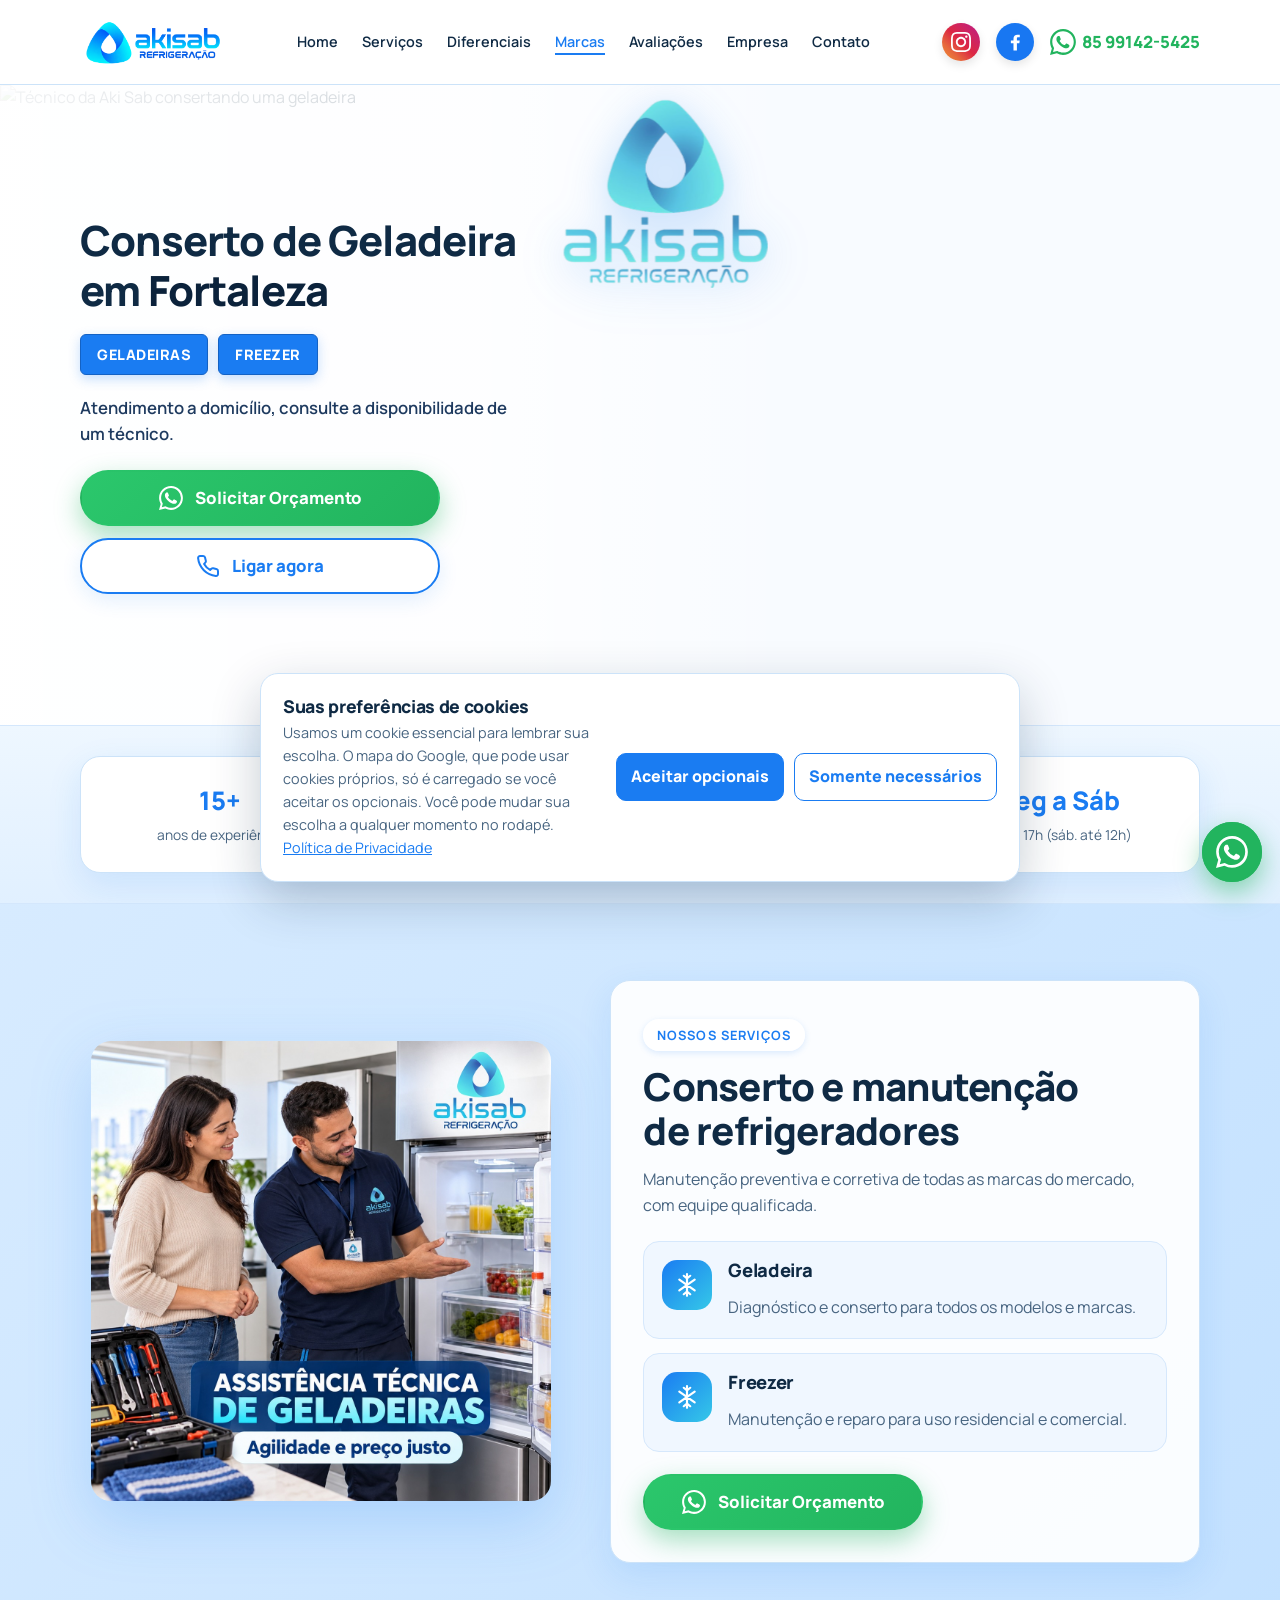
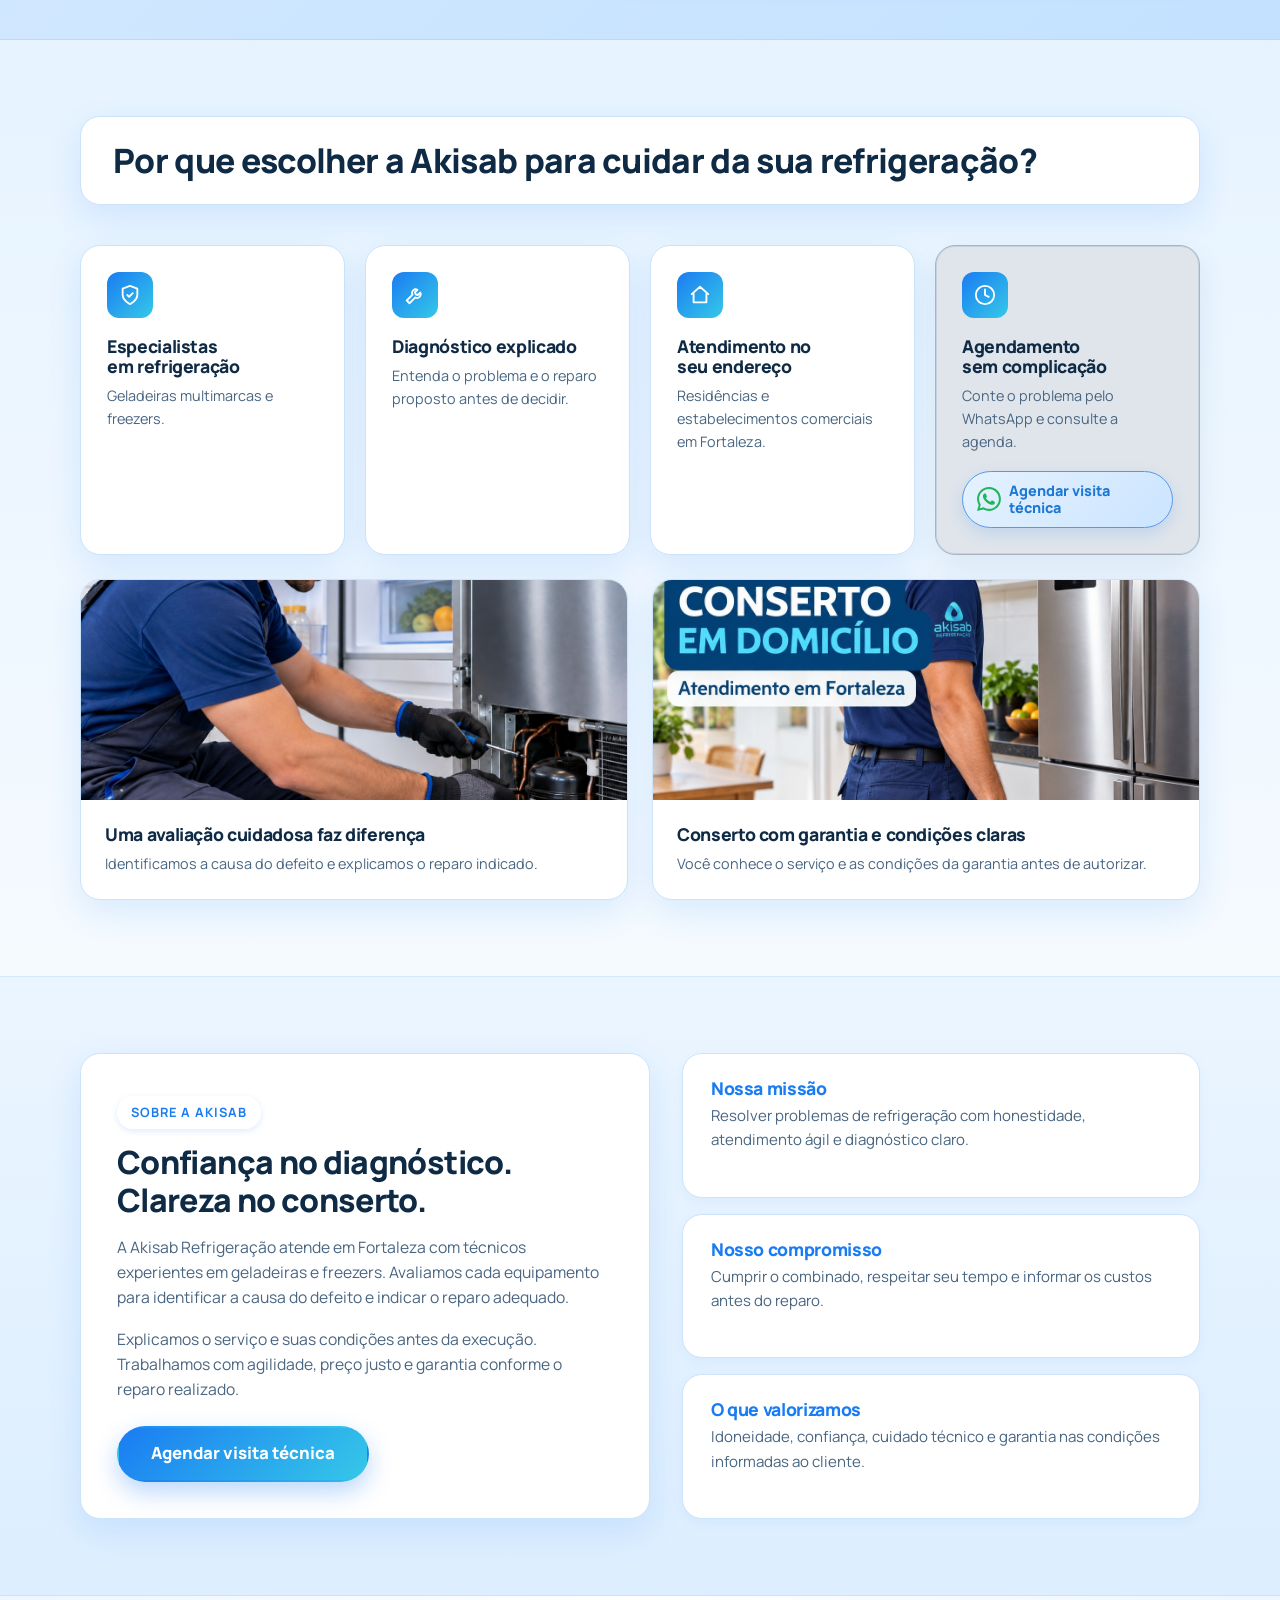
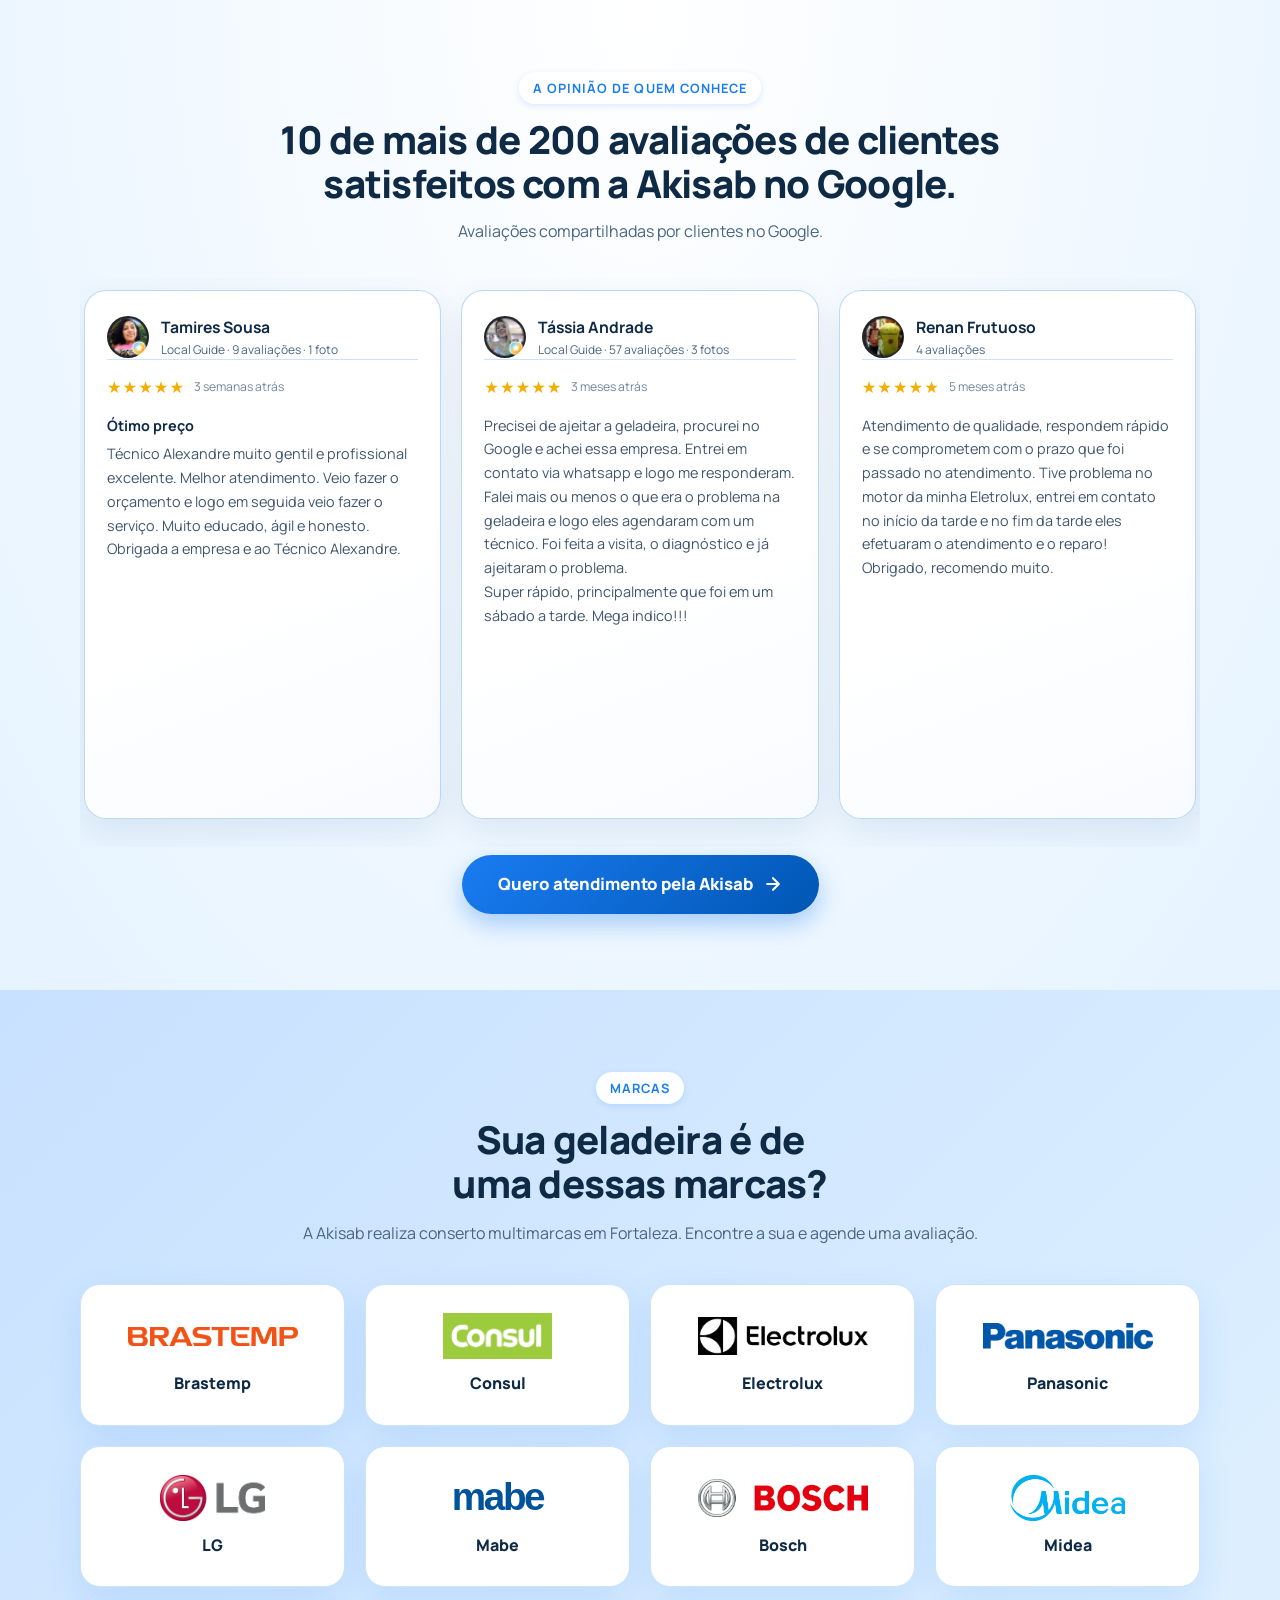
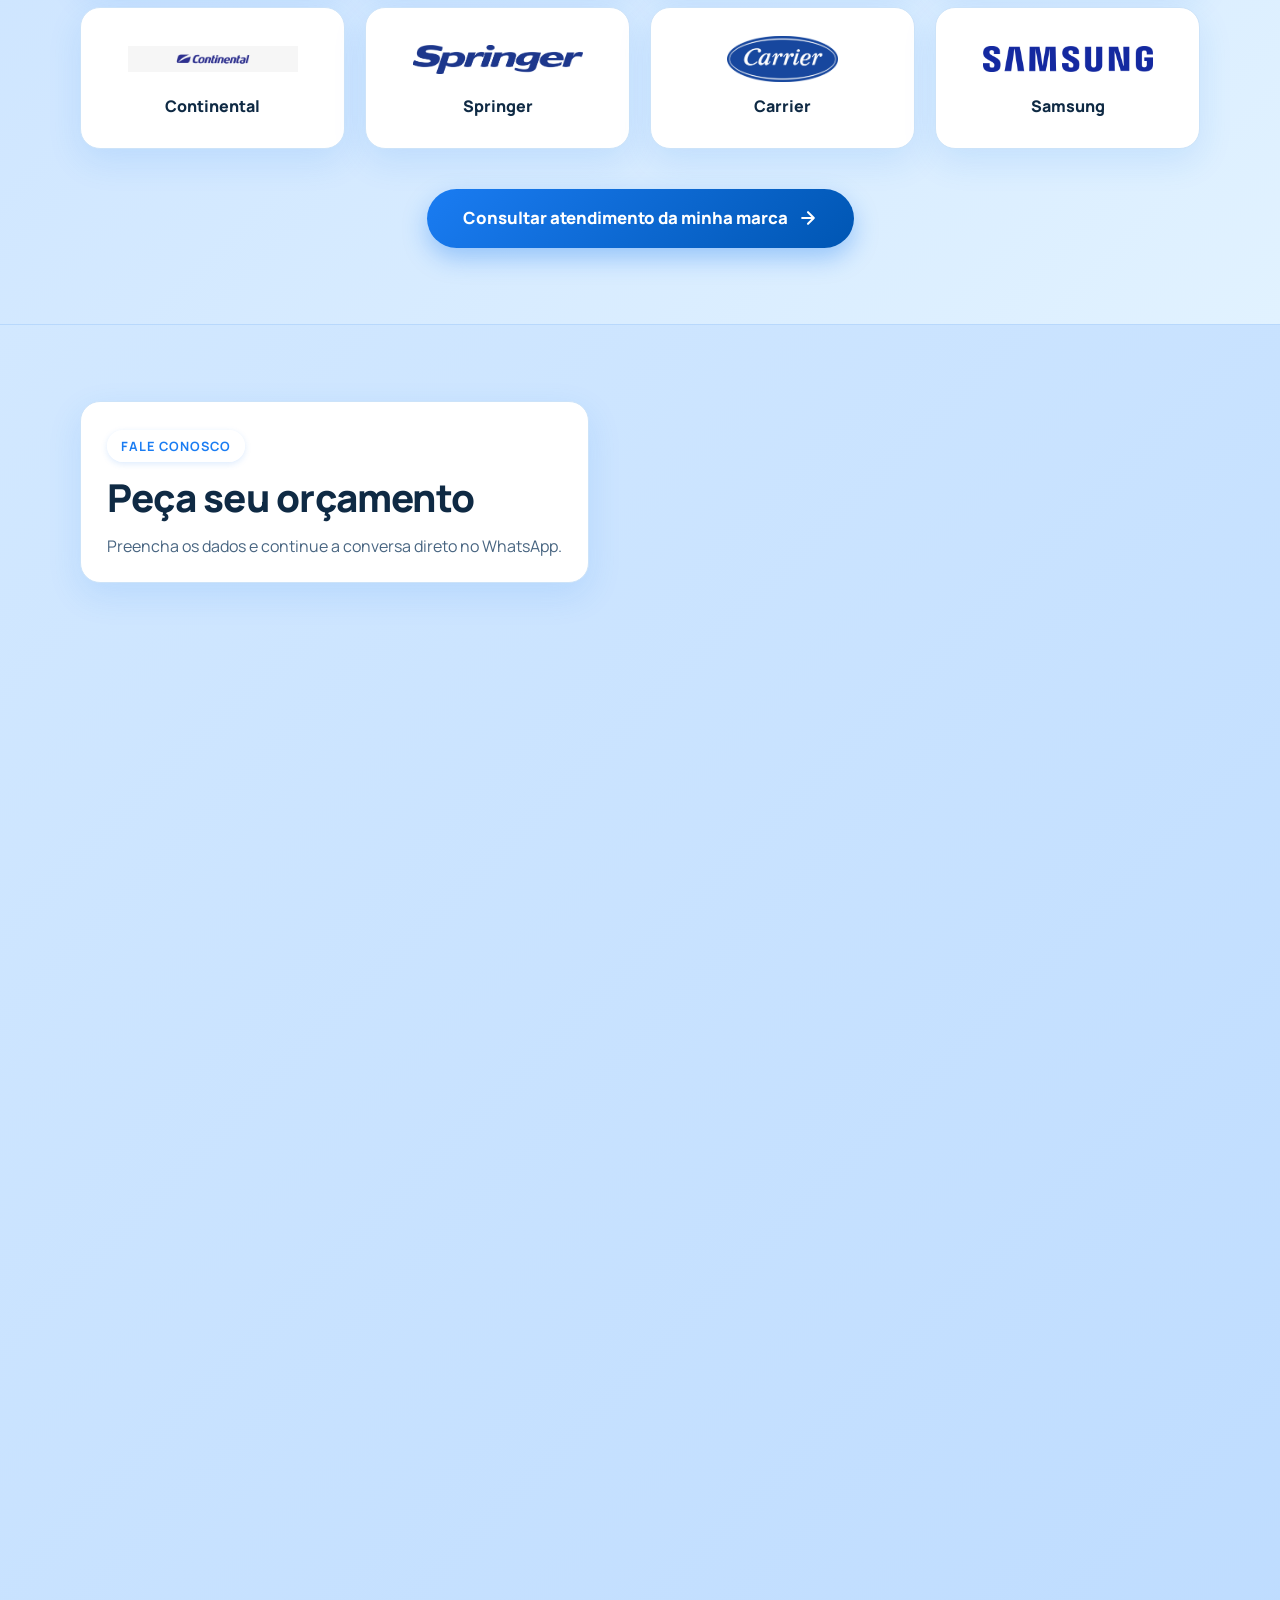
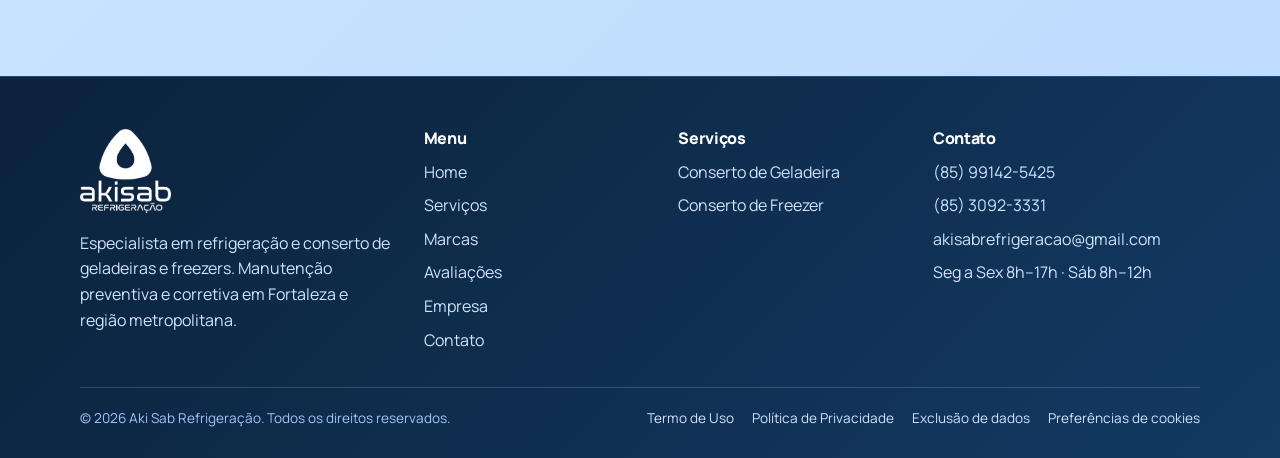
==== commit cb6cd951: "Atualizar o index.html" ====
--- a/index.html
+++ b/index.html
@@ -1,6 +1,14 @@
 <!DOCTYPE html>
 <html lang="pt-BR">
 <head>
+  <!-- Google Tag Manager -->
+  <script>(function(w,d,s,l,i){w[l]=w[l]||[];w[l].push({'gtm.start':
+  new Date().getTime(),event:'gtm.js'});var f=d.getElementsByTagName(s)[0],
+  j=d.createElement(s),dl=l!='dataLayer'?'&l='+l:'';j.async=true;j.src=
+  'https://www.googletagmanager.com/gtm.js?id='+i+dl;f.parentNode.insertBefore(j,f);
+  })(window,document,'script','dataLayer','GTM-PPKTZDVN');</script>
+  <!-- End Google Tag Manager -->
+
   <meta charset="utf-8" />
   <meta name="viewport" content="width=device-width, initial-scale=1, viewport-fit=cover" />
   <meta name="color-scheme" content="light" />
@@ -104,6 +112,10 @@
   </script>
 </head>
 <body>
+  <!-- Google Tag Manager (noscript) -->
+  <noscript><iframe src="https://www.googletagmanager.com/ns.html?id=GTM-PPKTZDVN"
+  height="0" width="0" style="display:none;visibility:hidden"></iframe></noscript>
+  <!-- End Google Tag Manager (noscript) -->
 
   <a class="skip" href="#conteudo-principal">Ir para o conteúdo</a>
 
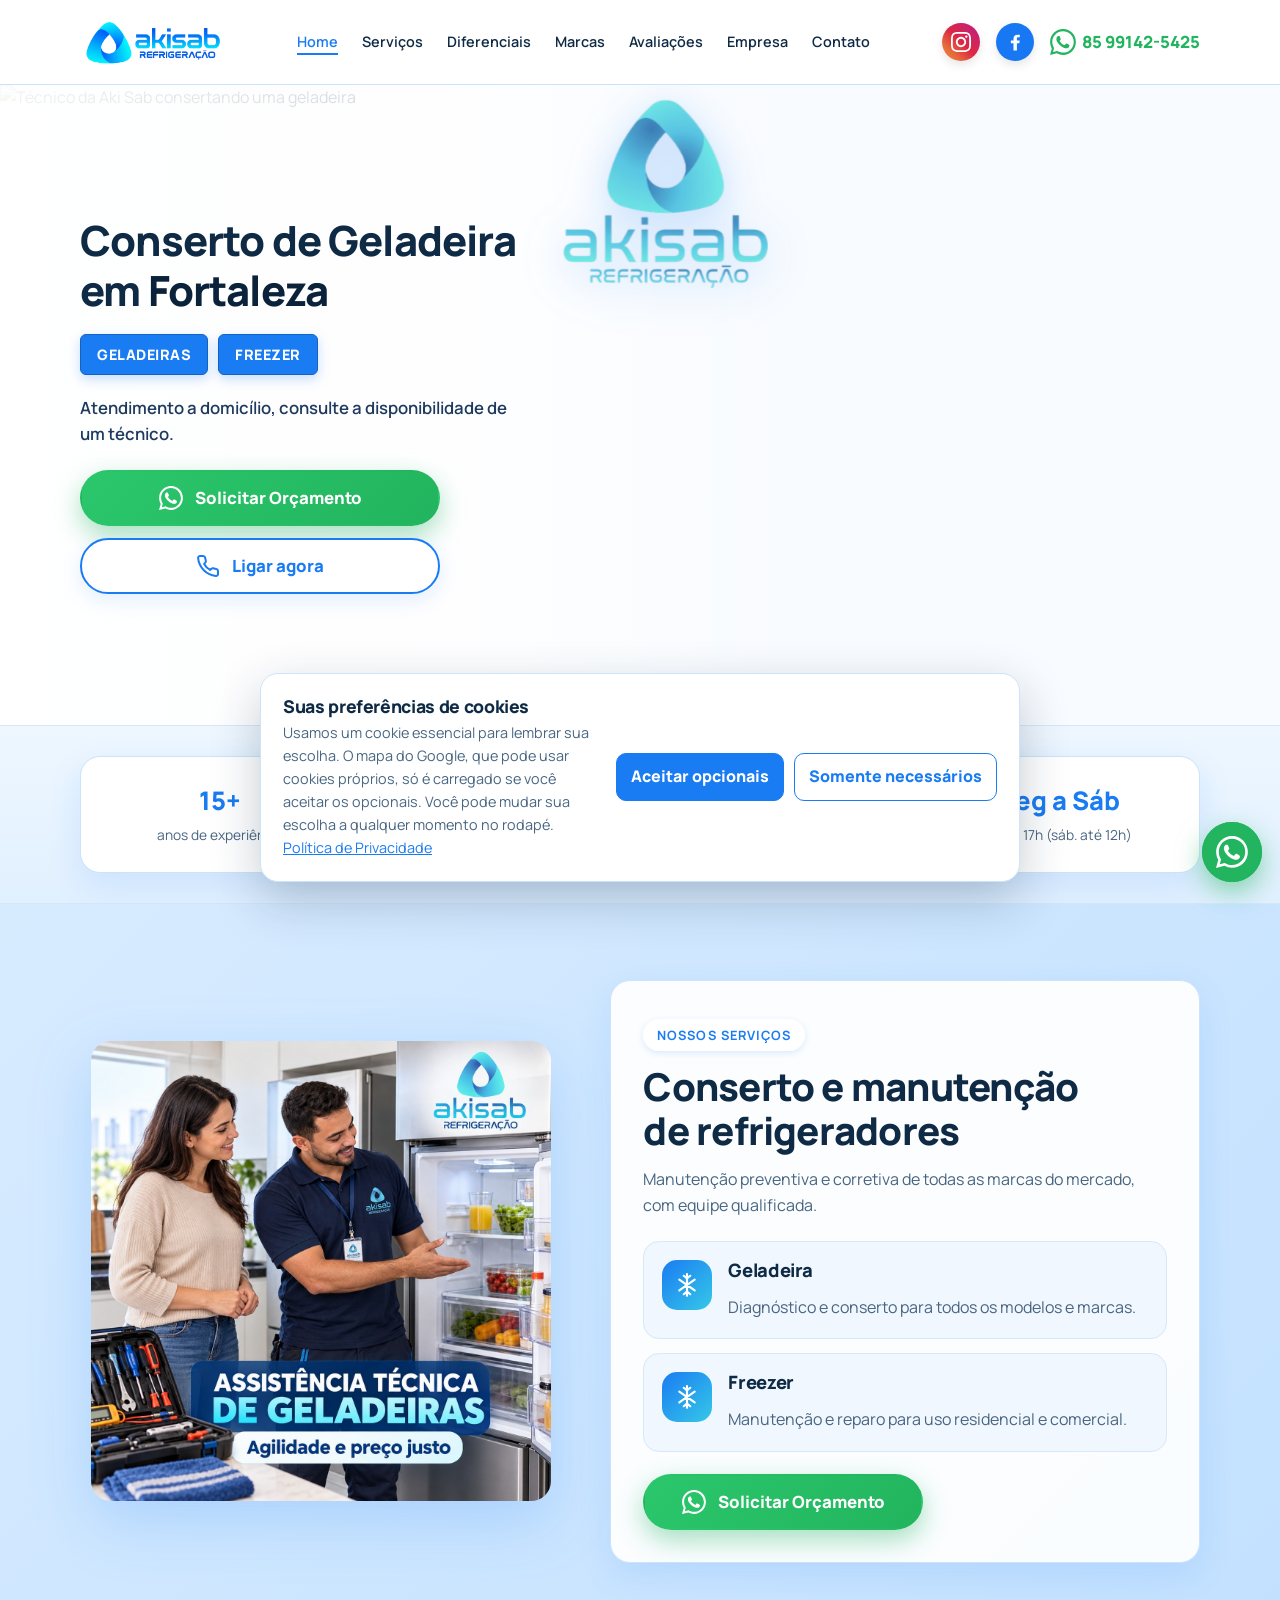
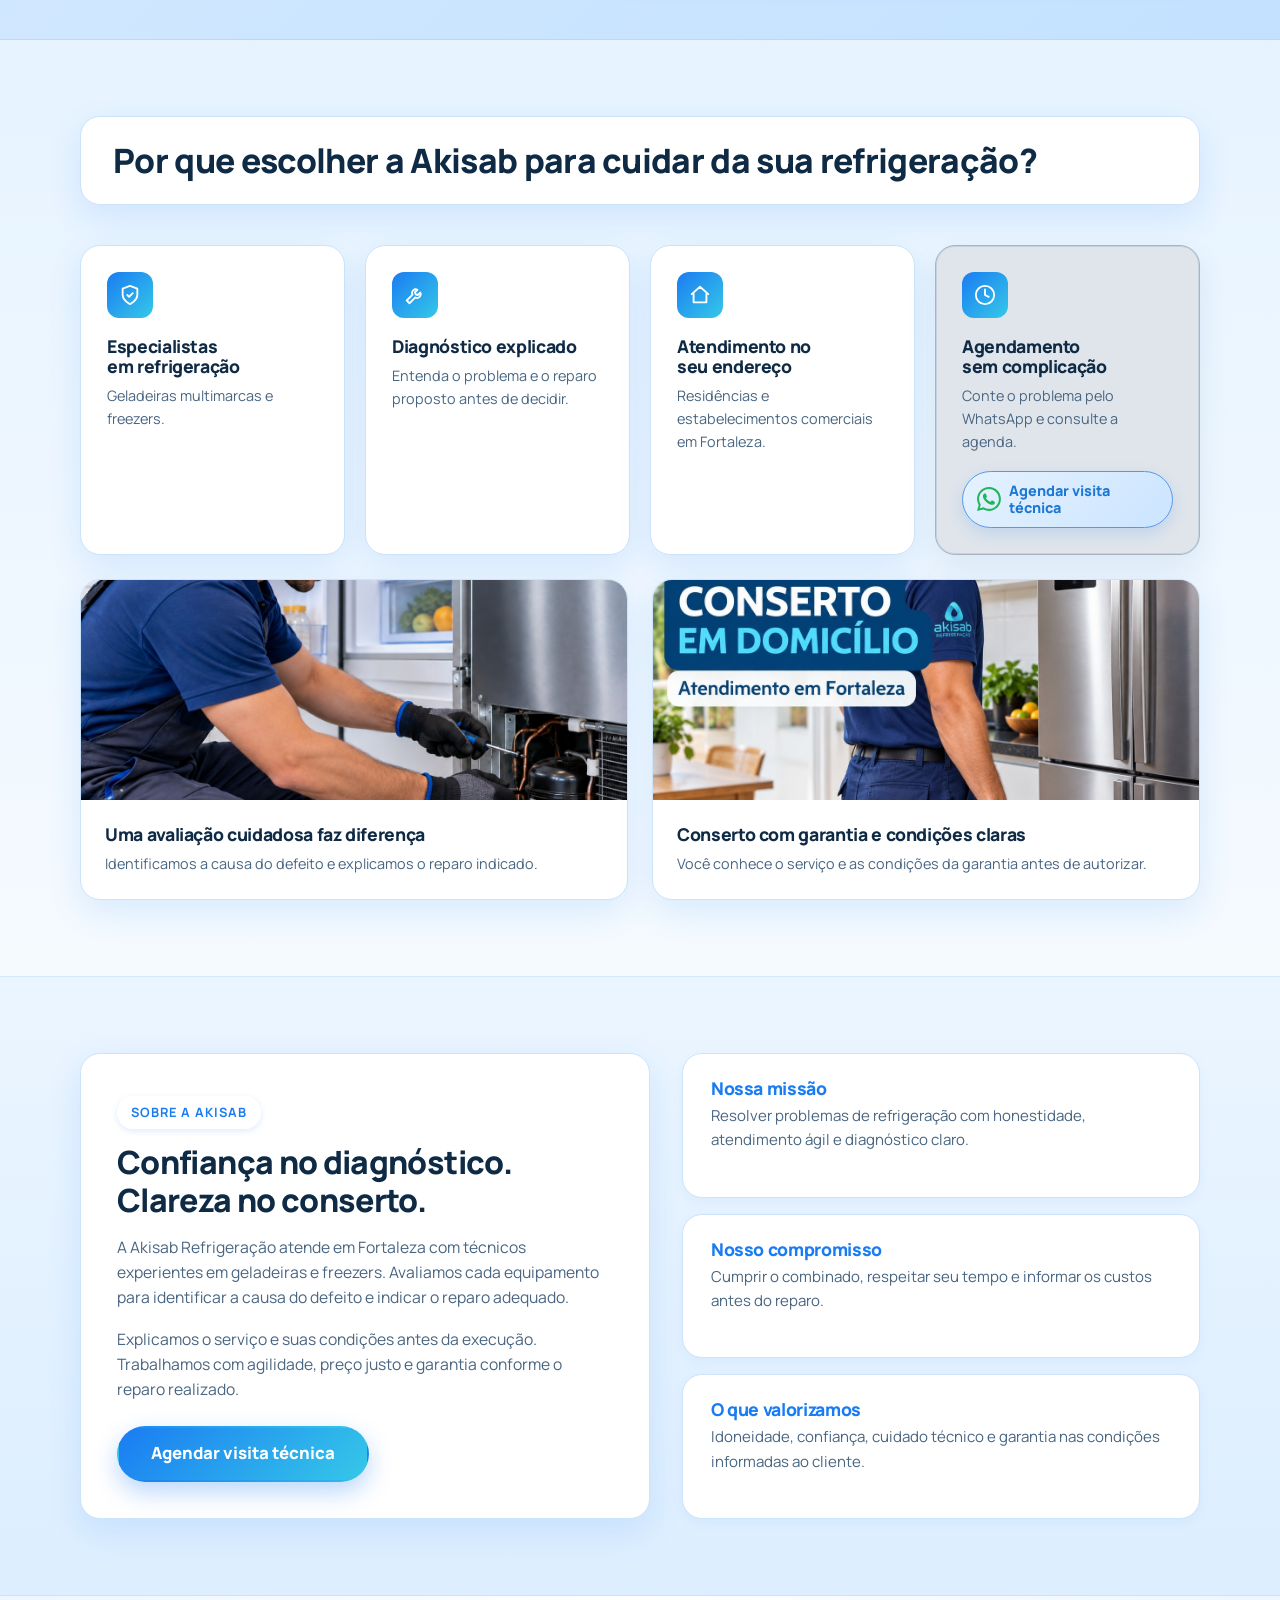
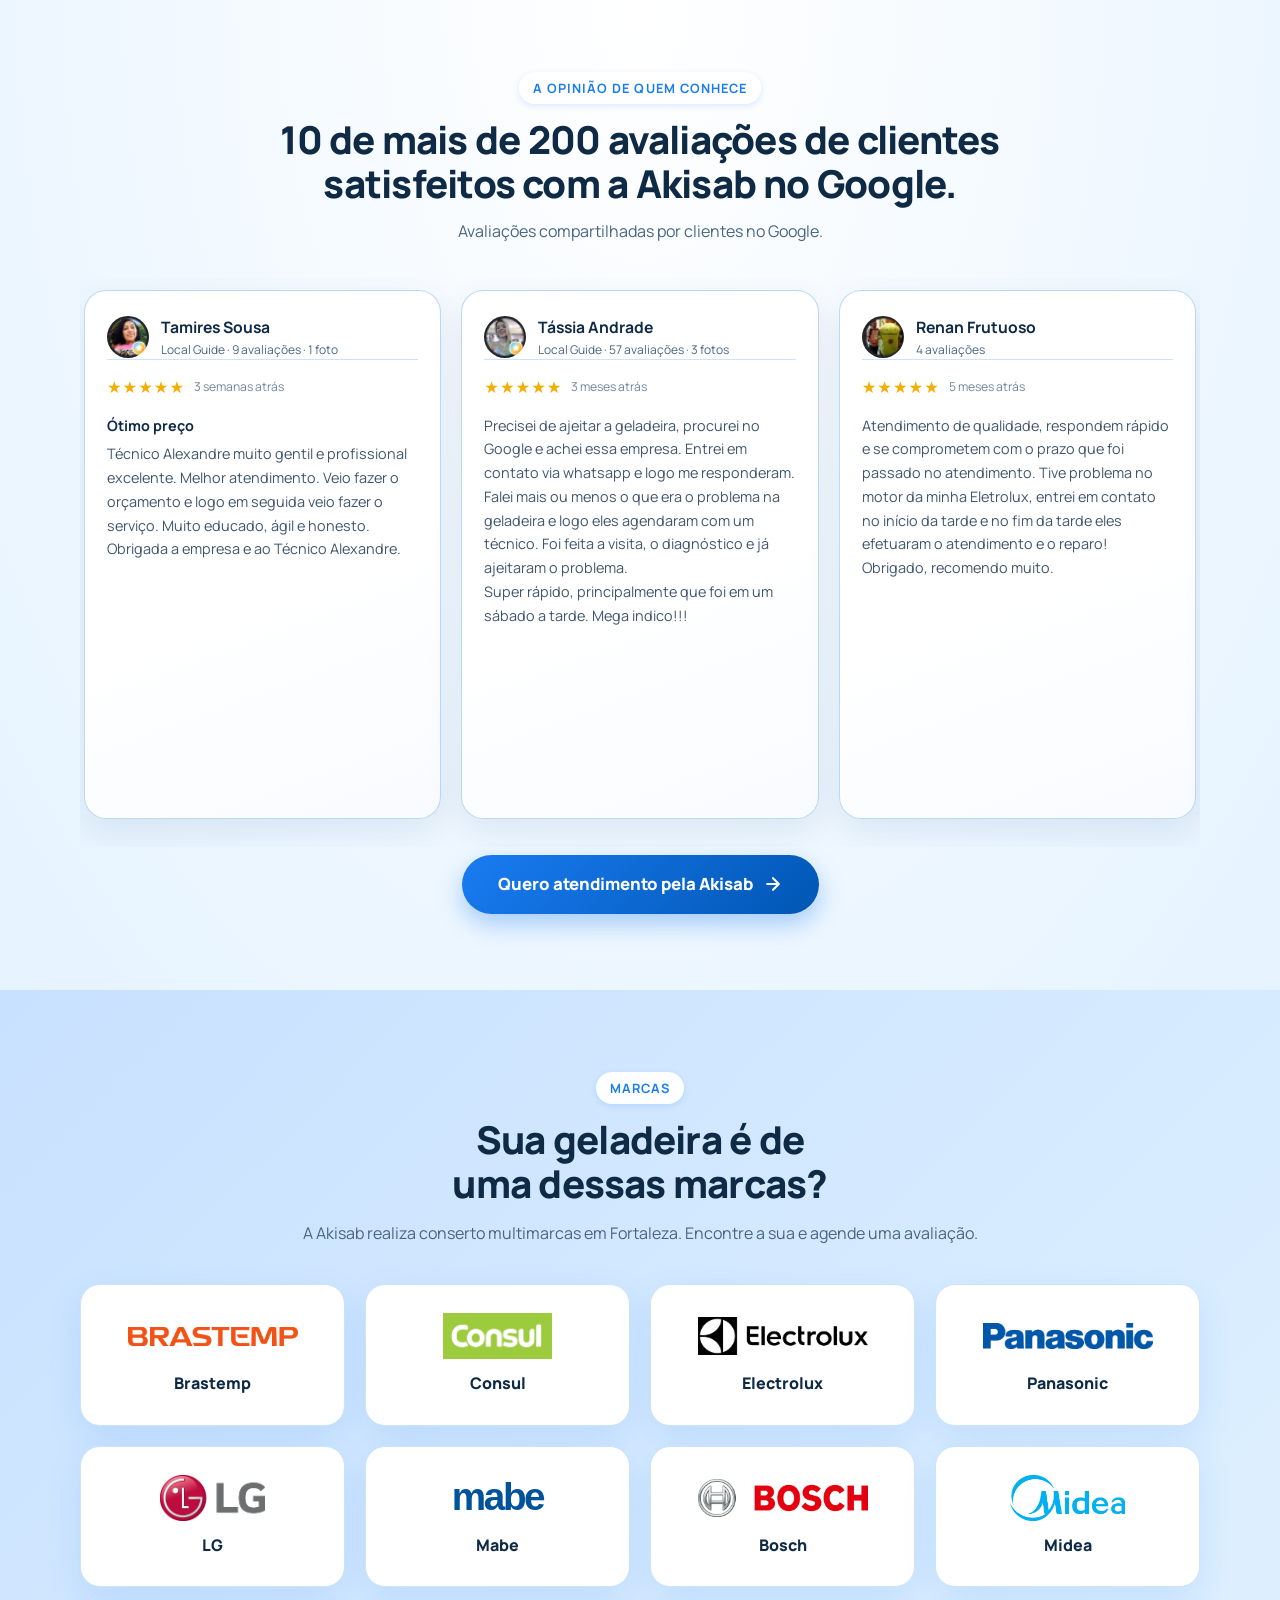
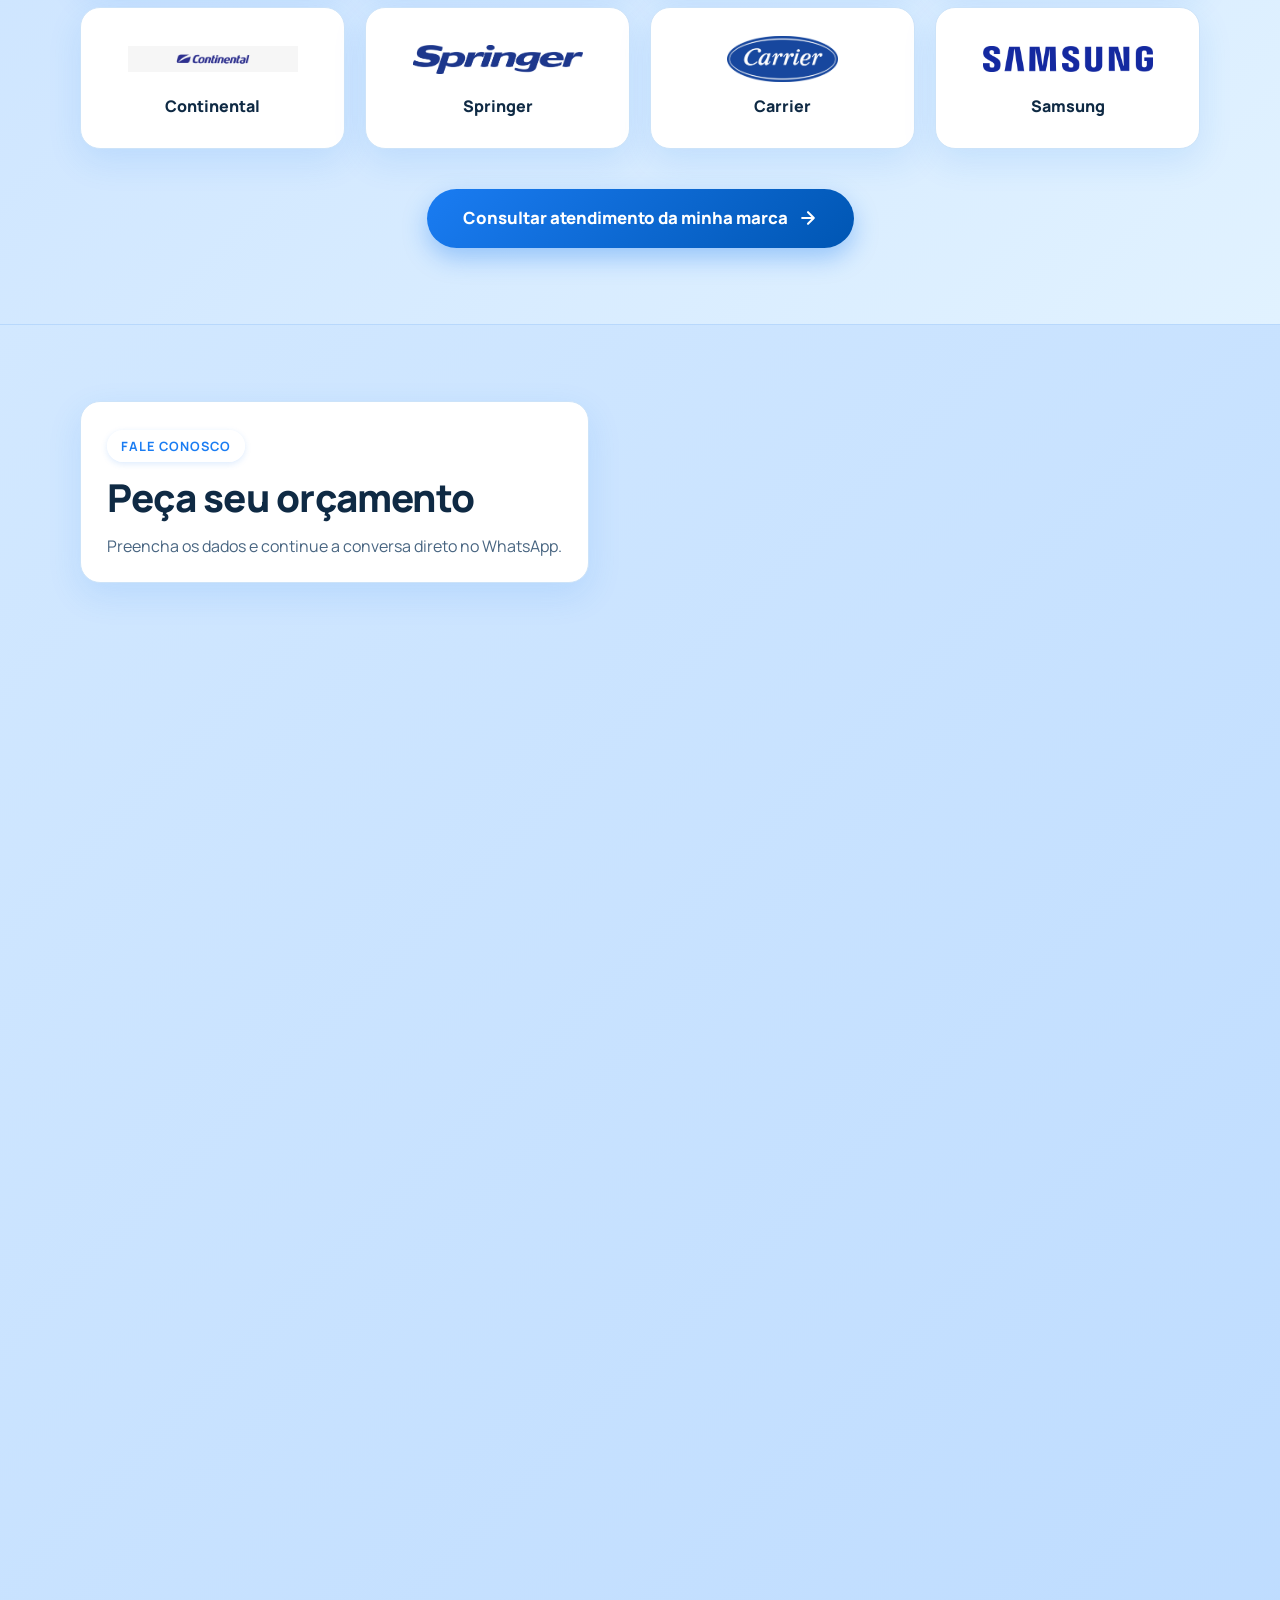
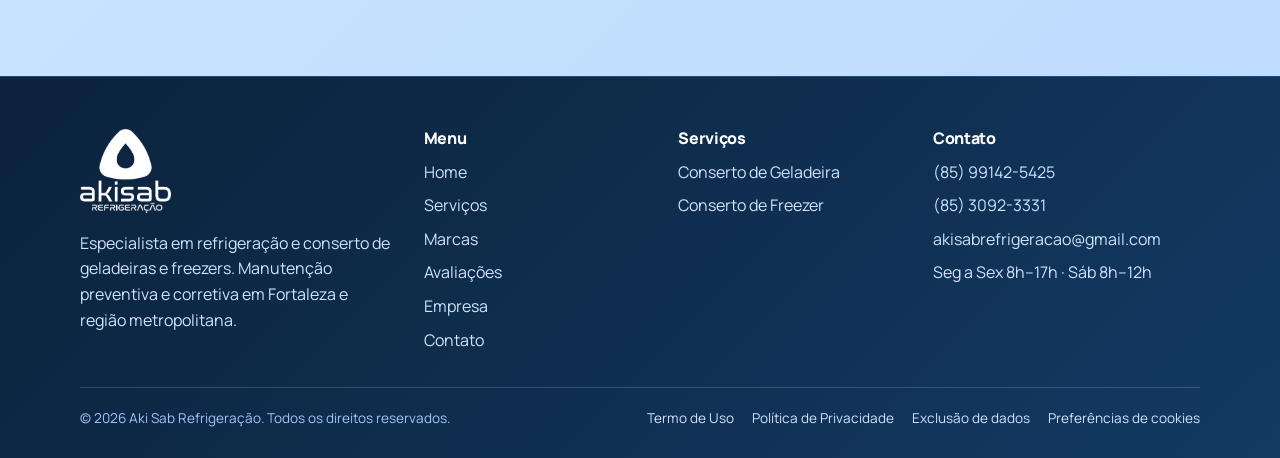
==== commit 64816a1c: "Atualizar o index.html" ====
(no text change in the page or its own stylesheets)
